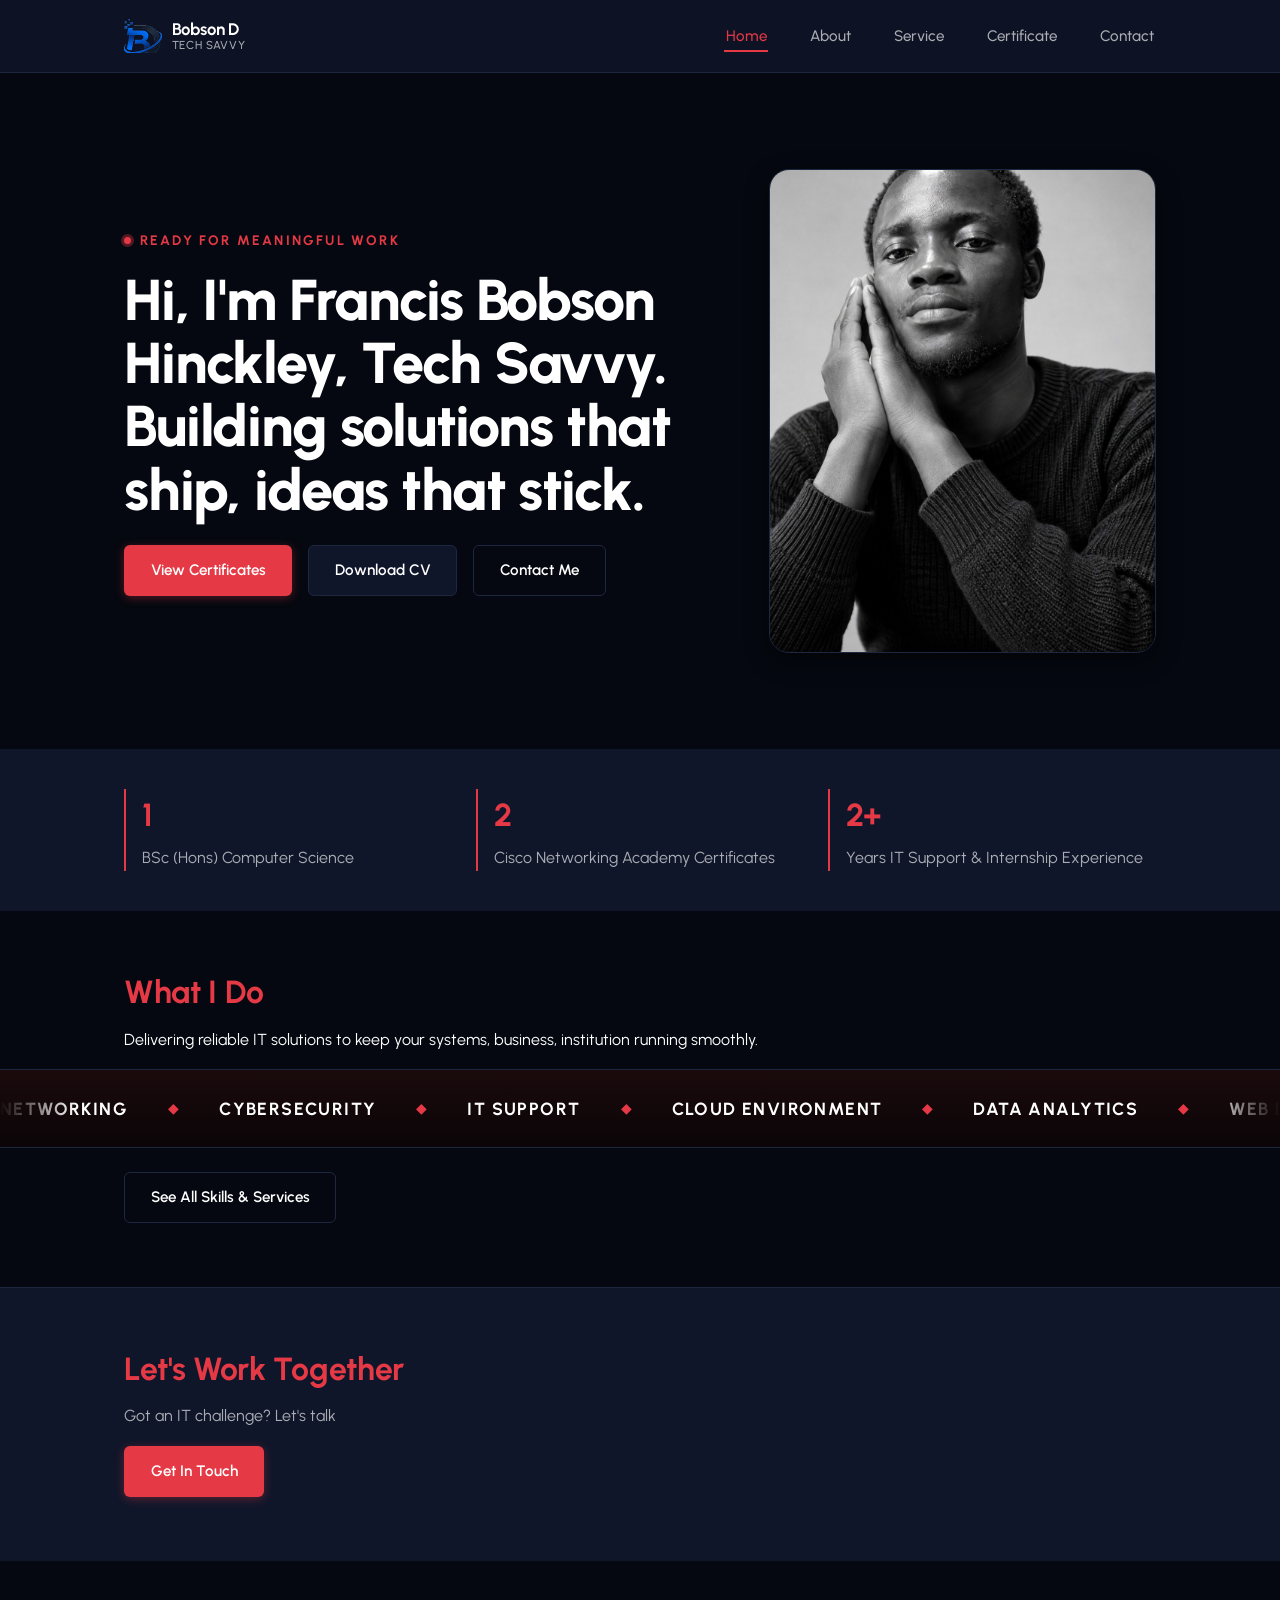
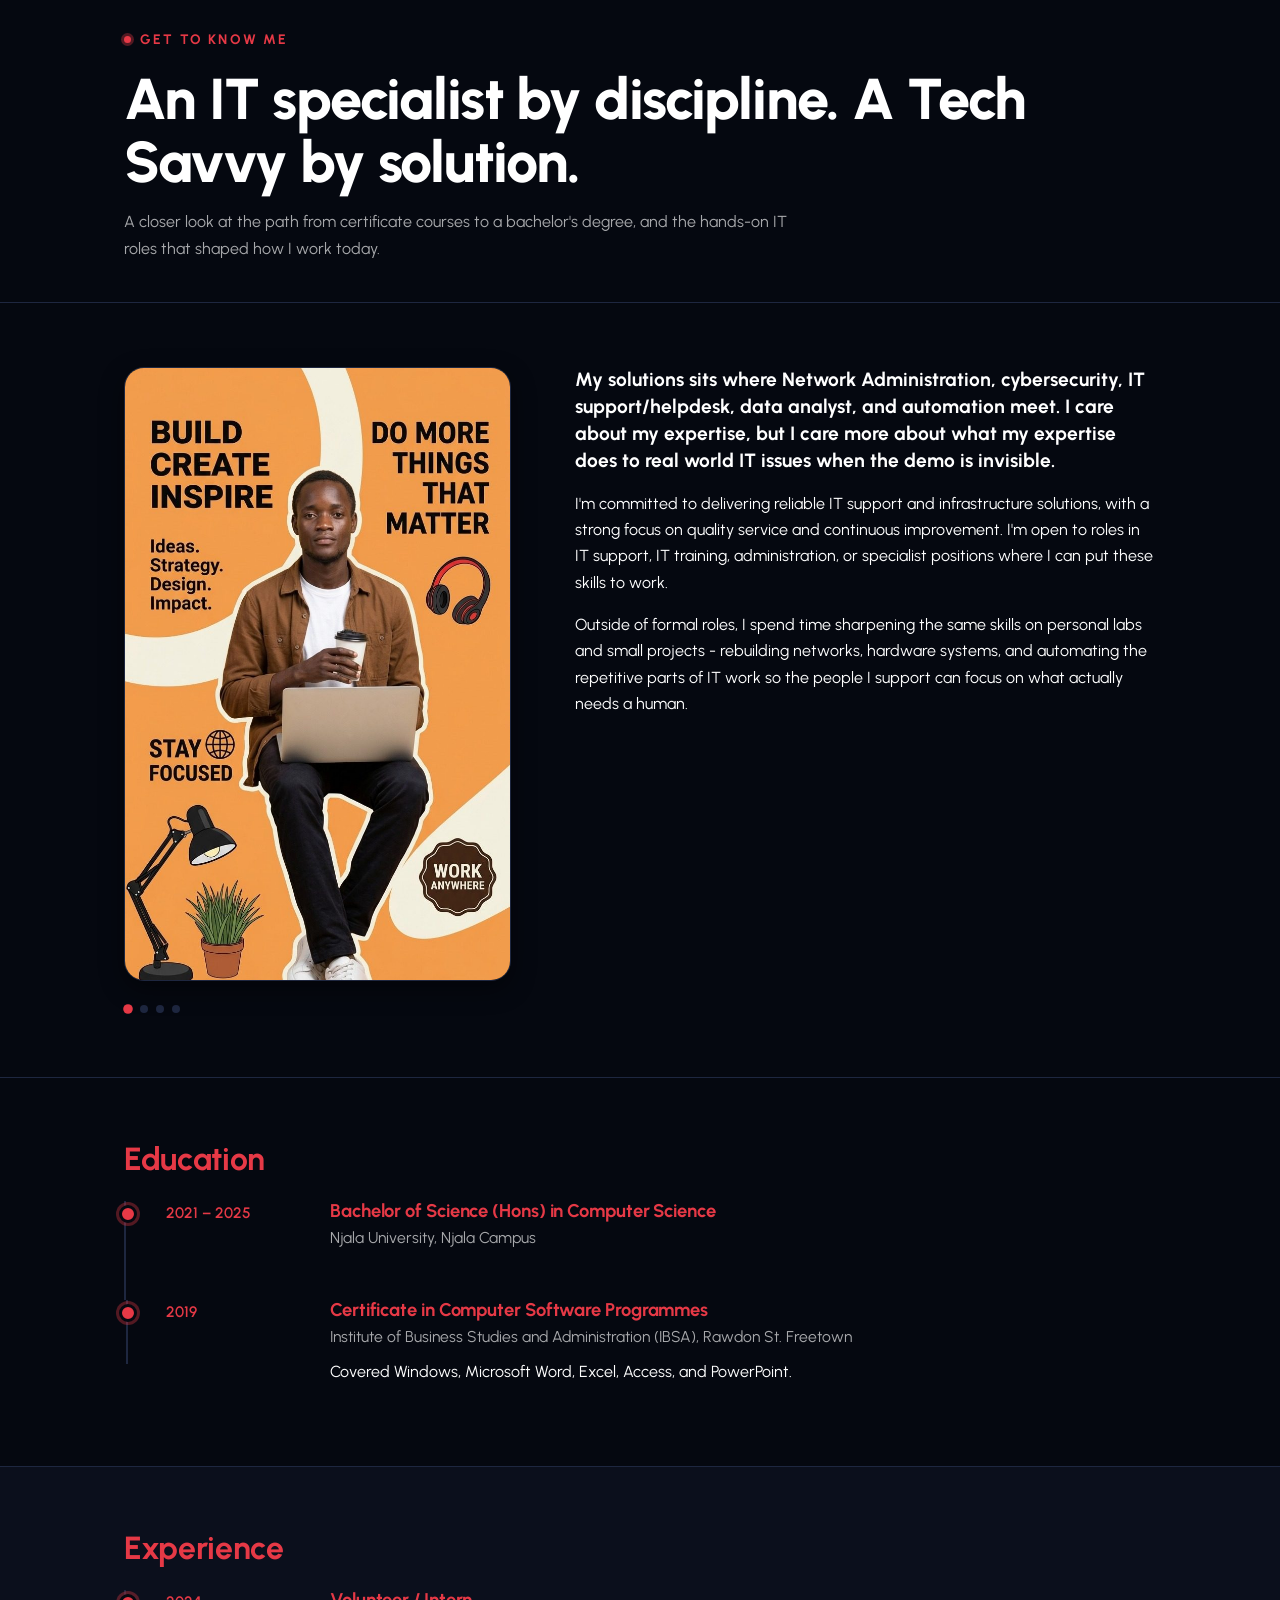
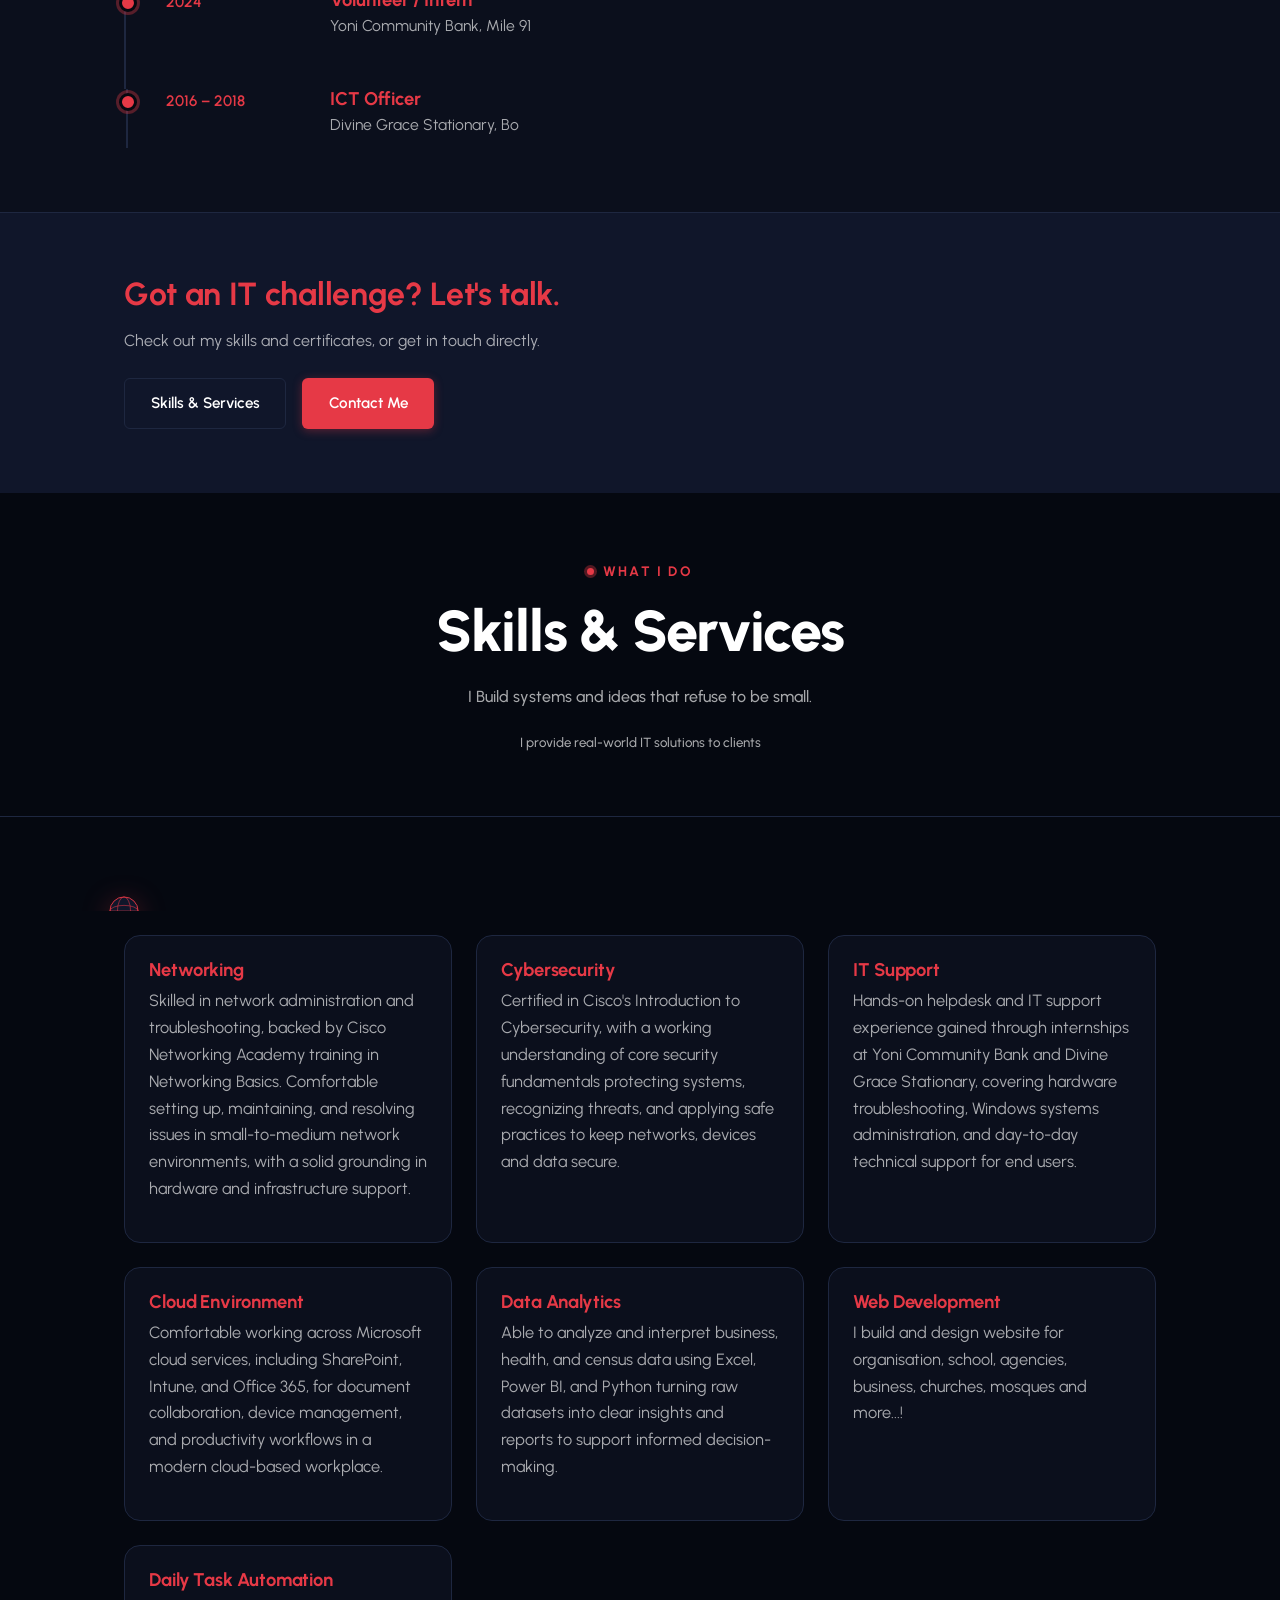
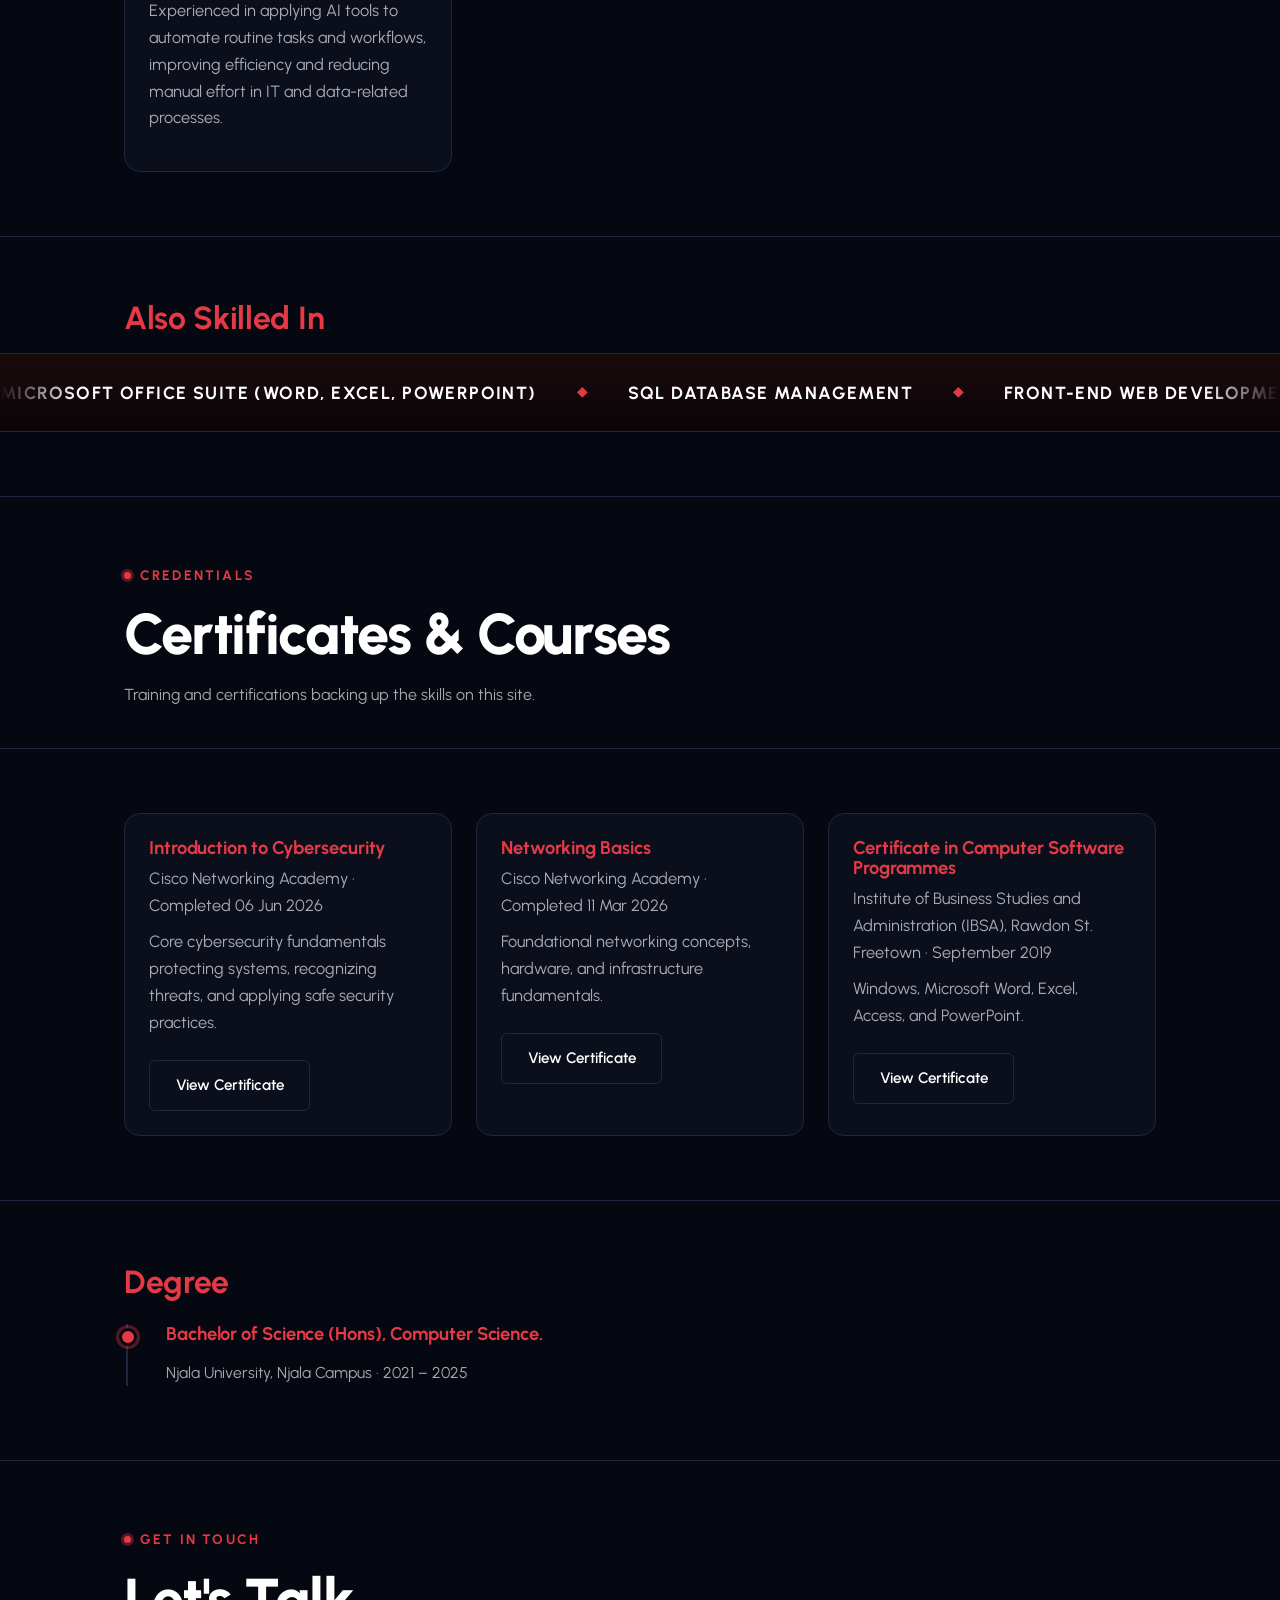
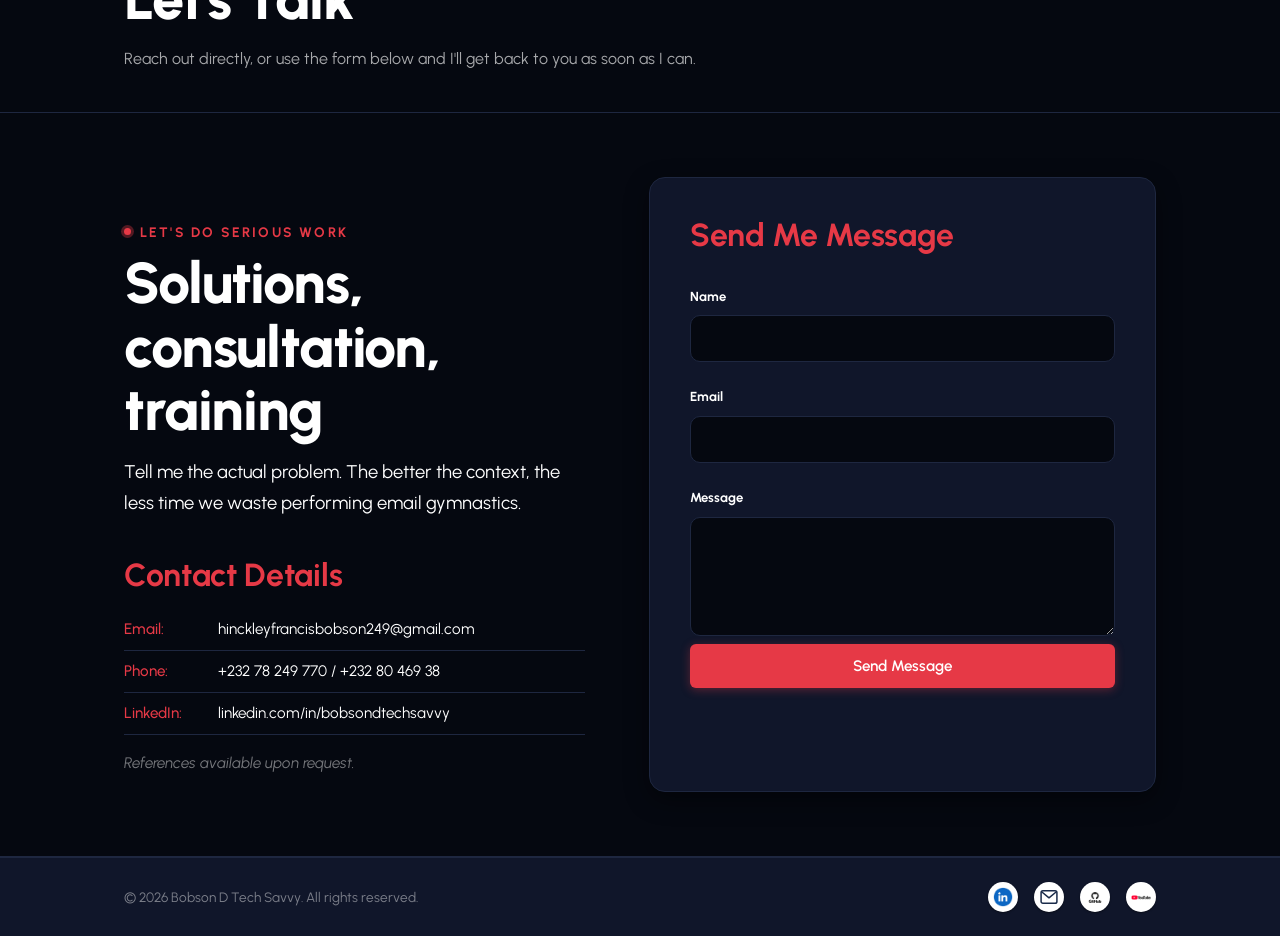
==== index.html @ 35d2ec6c "New update" ====
<!DOCTYPE html>
<html lang="en">
<head>
  <meta charset="UTF-8">
  <meta name="viewport" content="width=device-width, initial-scale=1.0">
  <title>Bobson D Tech Savvy</title>
  <link rel="icon" type="image/png" href="assets/images/Logo.png">
  <link rel="stylesheet" href="assets/css/style.css">
</head>
<body>

  <!-- ===== Scroll progress bar ===== -->
  <div class="scroll-progress" id="scrollProgress" aria-hidden="true"></div>

<!-- ===== Header / Navigation ===== -->
  <header class="site-header">
    <div class="container header-inner">
      <a href="#home" class="logo">
        <img src="assets/images/Logo-icon.png" alt="Bobson D Tech Savvy logo" class="logo-mark">
        <span class="logo-text">Bobson D<span class="logo-sub">Tech Savvy</span></span>
      </a>

      <button class="nav-toggle" aria-label="Toggle navigation" aria-expanded="false">
        <span></span>
        <span></span>
        <span></span>
      </button>

      <nav class="site-nav">
        <ul>
          <li><a href="#home" class="active">Home</a></li>
          <li><a href="#about">About</a></li>
          <li><a href="#services">Service</a></li>
          <li><a href="#certificates">Certificate</a></li>
          <li><a href="#contact">Contact</a></li>
        </ul>
      </nav>
    </div>
  </header>
 
  <main>
 
    <!-- ===== Hero Section (Home) ===== -->
    <section class="hero" id="home">
      <div class="container hero-inner">
        <div class="hero-text">
          <p class="eyebrow">READY FOR MEANINGFUL WORK</p>
          <h1>
            Hi, I'm Francis Bobson Hinckley, Tech Savvy. Building solutions that ship,
            ideas that stick.
          </h1>
 
          <div class="hero-actions">
            <a href="#certificates" class="btn btn-primary">View Certificates</a>
            <a href="assets/docs/Hinckley CV.pdf" class="btn btn-secondary" download>Download CV</a>
            <a href="#contact" class="btn btn-outline">Contact Me</a>
          </div>
        </div>
 
        <div class="hero-image">
          <img src="assets/images/About3.jpg" alt="Francis Bobson Hinckley">
        </div>
      </div>
    </section>
 
    <!-- ===== Highlights Strip ===== -->
    <section class="highlights">
      <div class="container highlights-grid">
        <div class="highlight-item">
          <span class="highlight-number">1</span>
          <p>BSc (Hons) Computer Science</p>
        </div>
        <div class="highlight-item">
          <span class="highlight-number">2</span>
          <p>Cisco Networking Academy Certificates</p>
        </div>
        <div class="highlight-item">
          <span class="highlight-number">2+</span>
          <p>Years IT Support &amp; Internship Experience</p>
        </div>
      </div>
    </section>
 
    <!-- ===== Skill/Service Preview ===== -->
    <section class="section-preview">
      <div class="container">
        <h2>What I Do</h2>
        <p>
          Delivering reliable IT solutions to keep your systems, business,
          institution running smoothly.
        </p>
 
      </div>

      <div class="marquee-band">
        <div class="skills-marquee">
          <div class="marquee-track">
            <span class="marquee-item">Networking</span>
            <span class="marquee-sep">&#9670;</span>
            <span class="marquee-item">Cybersecurity</span>
            <span class="marquee-sep">&#9670;</span>
            <span class="marquee-item">IT Support</span>
            <span class="marquee-sep">&#9670;</span>
            <span class="marquee-item">Cloud Environment</span>
            <span class="marquee-sep">&#9670;</span>
            <span class="marquee-item">Data Analytics</span>
            <span class="marquee-sep">&#9670;</span>
            <span class="marquee-item">Web Development</span>
            <span class="marquee-sep">&#9670;</span>
            <span class="marquee-item">Task Automation Using AI</span>
            <span class="marquee-sep">&#9670;</span>
            <!-- duplicate set — keeps the -50% translateX loop seamless -->
            <span class="marquee-item">Networking</span>
            <span class="marquee-sep">&#9670;</span>
            <span class="marquee-item">Cybersecurity</span>
            <span class="marquee-sep">&#9670;</span>
            <span class="marquee-item">IT Support</span>
            <span class="marquee-sep">&#9670;</span>
            <span class="marquee-item">Cloud Environment</span>
            <span class="marquee-sep">&#9670;</span>
            <span class="marquee-item">Data Analytics</span>
            <span class="marquee-sep">&#9670;</span>
            <span class="marquee-item">Web Development</span>
            <span class="marquee-sep">&#9670;</span>
            <span class="marquee-item">Task Automation Using AI</span>
            <span class="marquee-sep">&#9670;</span>
          </div>
        </div>
      </div>

      <div class="container" style="margin-top: var(--space-3);">
        <a href="#services" class="btn btn-outline">See All Skills &amp; Services</a>
      </div>
    </section>
 
    <!-- ===== Call to Action ===== -->
    <section class="cta">
      <div class="container">
        <h2>Let's Work Together</h2>
        <p>
          Got an IT challenge? Let's talk
        </p>
        <a href="#contact" class="btn btn-primary">Get In Touch</a>
      </div>
    </section>

    <!-- =========================================================
         ABOUT (was about.html)
         ========================================================= -->
    <div class="page-section" id="about">

      <!-- ===== Page Intro ===== -->
      <section class="page-header">
        <div class="container">
          <p class="eyebrow">Get To Know Me</p>
          <h1>An IT specialist by discipline. A Tech Savvy by solution.</h1>
          <p>
            A closer look at the path from certificate courses to a bachelor's degree,
            and the hands-on IT roles that shaped how I work today.
          </p>
        </div>
      </section>

      <!-- ===== Bio ===== -->
      <section class="bio-section">
        <div class="container bio-inner">
          <div class="bio-slideshow">
            <div class="slides" id="aboutSlides">
              <div class="slide active">
                <img src="assets/images/Home.jpg" alt="Francis Bobson Hinckley">
              </div>
              <div class="slide">
                <img src="assets/images/About1.jpg" alt="Francis Bobson Hinckley">
              </div>
              <div class="slide">
                <img src="assets/images/About2.jpg" alt="Francis Bobson Hinckley">
              </div>
              <div class="slide">
                <img src="assets/images/About.jpg" alt="Francis Bobson Hinckley">
              </div>
            </div>
            <div class="slide-dots" id="aboutSlideDots">
              <button class="active" data-dot="0" aria-label="Show slide 1"></button>
              <button data-dot="1" aria-label="Show slide 2"></button>
              <button data-dot="2" aria-label="Show slide 3"></button>
              <button data-dot="3" aria-label="Show slide 4"></button>
            </div>
          </div>

          <div class="bio-text">
            <h4>
              My solutions sits where Network Administration, cybersecurity, 
              IT support/helpdesk, data analyst, and automation
              meet. I care about my expertise, but I care more about 
              what my expertise does to real world IT issues when the demo is invisible.
            </h4>
            <p>
              I'm committed to delivering reliable IT support and infrastructure solutions, with a
              strong focus on quality service and continuous improvement. I'm open to roles in IT
              support, IT training, administration, or specialist positions where I can put these
              skills to work.
            </p>
            <p>
              Outside of formal roles, I spend time sharpening the same skills on personal labs and
              small projects - rebuilding networks, hardware systems, and automating the repetitive
              parts of IT work so the people I support can focus on what actually needs a human.
            </p>
          </div>
        </div>
      </section>

      <!-- ===== Education ===== -->
      <section class="timeline-section">
        <div class="container">
          <h2>Education</h2>

          <div class="timeline">
            <div class="timeline-item">
              <div class="timeline-date">2021 – 2025</div>
              <div class="timeline-content">
                <h3>Bachelor of Science (Hons) in Computer Science</h3>
                <p class="timeline-meta">Njala University, Njala Campus</p>
              </div>
            </div>

            <div class="timeline-item">
              <div class="timeline-date">2019</div>
              <div class="timeline-content">
                <h3>Certificate in Computer Software Programmes</h3>
                <p class="timeline-meta">
                  Institute of Business Studies
                  and Administration (IBSA), Rawdon St. Freetown
                </p>
                <p>
                  Covered Windows, Microsoft Word, Excel, Access, and PowerPoint.
                </p>
              </div>
            </div>
          </div>
        </div>
      </section>

      <!-- ===== Experience ===== -->
      <section class="timeline-section timeline-section-alt">
        <div class="container">
          <h2>Experience</h2>

          <div class="timeline">
            <div class="timeline-item">
              <div class="timeline-date">2024</div>
              <div class="timeline-content">
                <h3>Volunteer / Intern</h3>
                <p class="timeline-meta">Yoni Community Bank, Mile 91</p>
              </div>
            </div>

            <div class="timeline-item">
              <div class="timeline-date">2016 – 2018</div>
              <div class="timeline-content">
                <h3>ICT Officer</h3>
                <p class="timeline-meta">Divine Grace Stationary, Bo</p>
              </div>
            </div>
          </div>
        </div>
      </section>

      <!-- ===== CTA ===== -->
      <section class="cta">
        <div class="container">
          <h2>Got an IT challenge? Let's talk.</h2>
          <p>Check out my skills and certificates, or get in touch directly.</p>
          <div class="hero-actions">
            <a href="#services" class="btn btn-outline">Skills &amp; Services</a>
            <a href="#contact" class="btn btn-primary">Contact Me</a>
          </div>
        </div>
      </section>

    </div>

    <!-- =========================================================
         SERVICES (was skills.html)
         ========================================================= -->
    <div class="page-section" id="services">

      <!-- ===== Page Intro ===== -->
      <section class="page-header page-header-center">
        <div class="container">
          <p class="eyebrow">What I Do</p>
          <h1>Skills &amp; Services</h1>
          <h4>I Build systems and ideas that refuse to be small.</h4>
          <h5>I provide real-world IT solutions to clients</h5>
        </div>
      </section>

      <!-- ===== Decorative globe arc ===== -->
      <div class="globe-arc-band" aria-hidden="true">
        <div class="container">
          <div class="globe-arc">
            <div class="globe">
              <svg viewBox="0 0 64 64" xmlns="http://www.w3.org/2000/svg">
                <circle cx="32" cy="32" r="30" fill="var(--bg-elevated)" stroke="var(--accent)" stroke-width="2"/>
                <ellipse cx="32" cy="32" rx="30" ry="12" fill="none" stroke="var(--accent)" stroke-width="1.4" opacity="0.85"/>
                <ellipse cx="32" cy="32" rx="14" ry="30" fill="none" stroke="var(--accent)" stroke-width="1.4" opacity="0.85"/>
                <line x1="2" y1="32" x2="62" y2="32" stroke="var(--accent)" stroke-width="1.4" opacity="0.85"/>
              </svg>
            </div>
          </div>
        </div>
      </div>

      <!-- ===== Skills/Services Grid ===== -->
      <section class="skills-grid-section">
        <div class="container skills-grid">

          <article class="skill-card">
            <h3>Networking</h3>
            <p>
              Skilled in network administration and troubleshooting,
              backed by Cisco Networking Academy training in Networking Basics. 
              Comfortable setting up, maintaining, and resolving issues in 
              small-to-medium network environments, with a solid 
              grounding in hardware and infrastructure support.
            </p>
          </article>

          <article class="skill-card">
            <h3>Cybersecurity</h3>
              <p>Certified in Cisco's Introduction to Cybersecurity, 
                with a working understanding of core security fundamentals 
                protecting systems, recognizing threats, 
                and applying safe practices to keep networks, devices and data secure.
              </p>
          </article>

          <article class="skill-card">
            <h3>IT Support</h3>
              <p>
                Hands-on helpdesk and IT support experience gained through 
                internships at Yoni Community Bank and Divine Grace Stationary, 
                covering hardware troubleshooting, Windows systems administration, 
                and day-to-day technical support for end users.
              </p>
          </article>

          <article class="skill-card">
            <h3>Cloud Environment</h3>
              <p>
                Comfortable working across Microsoft cloud services, 
                including SharePoint, Intune, and Office 365, for 
                document collaboration, device management, 
                and productivity workflows in a modern cloud-based workplace.
              </p>
          </article>

          <article class="skill-card">
            <h3>Data Analytics</h3>
              <p>
                Able to analyze and interpret business, health, 
                and census data using Excel, Power BI, and Python 
                turning raw datasets into clear 
                insights and reports to support informed decision-making.
              </p>
          </article>

           <article class="skill-card">
            <h3>Web Development</h3>
              <p>
                I build and design website for organisation, school, agencies, business, churches, mosques and more...!
              </p>
          </article>

          <article class="skill-card">
            <h3> Daily Task Automation </h3>
              <p>
                Experienced in applying AI tools to automate routine tasks and 
                workflows, improving efficiency 
                and reducing manual effort in IT and data-related processes.
              </p>
          </article>

        </div>
      </section>

      <!-- ===== Additional Skills (quick list) ===== -->
      <section class="section-preview">
        <div class="container">
          <h2>Also Skilled In</h2>
        </div>

        <div class="marquee-band">
          <div class="skills-marquee">
            <div class="marquee-track">
              <span class="marquee-item">Microsoft Office Suite (Word, Excel, PowerPoint)</span>
              <span class="marquee-sep">&#9670;</span>
              <span class="marquee-item">SQL Database Management</span>
              <span class="marquee-sep">&#9670;</span>
              <span class="marquee-item">Front-end Web Development</span>
              <span class="marquee-sep">&#9670;</span>
              <span class="marquee-item">Windows Systems Administration</span>
              <span class="marquee-sep">&#9670;</span>
              <span class="marquee-item">Communication &amp; Teamwork</span>
              <span class="marquee-sep">&#9670;</span>
              <!-- duplicate set — keeps the -50% translateX loop seamless -->
              <span class="marquee-item">Microsoft Office Suite (Word, Excel, PowerPoint)</span>
              <span class="marquee-sep">&#9670;</span>
              <span class="marquee-item">SQL Database Management</span>
              <span class="marquee-sep">&#9670;</span>
              <span class="marquee-item">Front-end Web Development</span>
              <span class="marquee-sep">&#9670;</span>
              <span class="marquee-item">Windows Systems Administration</span>
              <span class="marquee-sep">&#9670;</span>
              <span class="marquee-item">Communication &amp; Teamwork</span>
              <span class="marquee-sep">&#9670;</span>
            </div>
          </div>
        </div>
      </section>

    </div>

    <!-- =========================================================
         CERTIFICATES (was certificates.html)
         ========================================================= -->
    <div class="page-section" id="certificates">

      <!-- ===== Page Intro ===== -->
      <section class="page-header">
        <div class="container">
          <p class="eyebrow">Credentials</p>
          <h1>Certificates &amp; Courses</h1>
          <p>Training and certifications backing up the skills on this site.</p>
        </div>
      </section>

      <!-- ===== Certificates Grid ===== -->
      <section class="skills-grid-section">
        <div class="container skills-grid">

          <article class="skill-card">
            <h3>Introduction to Cybersecurity</h3>
            <p class="timeline-meta">Cisco Networking Academy &middot; Completed 06 Jun 2026</p>
            <p>Core cybersecurity fundamentals protecting systems, recognizing threats, and applying safe security practices.</p>
            <a href="assets/docs/Intro To Cybersecurity.pdf" class="btn btn-outline" target="_blank">View Certificate</a>
          </article>

          <article class="skill-card">
            <h3>Networking Basics</h3>
            <p class="timeline-meta">Cisco Networking Academy &middot; Completed 11 Mar 2026</p>
            <p>Foundational networking concepts, hardware, and infrastructure fundamentals.</p>
            <a href="assets/docs/Cisco Certificate.pdf" class="btn btn-outline" target="_blank">View Certificate</a>
          </article>

          <article class="skill-card">
            <h3>Certificate in Computer Software Programmes</h3>
            <p class="timeline-meta">Institute of Business Studies and Administration (IBSA), Rawdon St. Freetown &middot; September 2019</p>
            <p>Windows, Microsoft Word, Excel, Access, and PowerPoint.</p>
            <a href="assets/docs/Certificate.pdf" class="btn btn-outline" target="_blank">View Certificate</a>
          </article>

        </div>
      </section>

      <!-- ===== Education Credential ===== -->
      <section class="section-preview">
        <div class="container">
          <h2>Degree</h2>
          <div class="timeline">
            <article class="timeline-item">
              <h3>Bachelor of Science (Hons), Computer Science.</h3>
              <p class="timeline-meta">Njala University, Njala Campus &middot; 2021 – 2025</p>
            </article>
          </div>
        </div>
      </section>

    </div>

    <!-- =========================================================
         CONTACT (was contact.html)
         ========================================================= -->
    <div class="page-section" id="contact">

      <!-- ===== Page Intro ===== -->
      <section class="page-header">
        <div class="container">
          <p class="eyebrow">Get In Touch</p>
          <h1>Let's Talk</h1>
          <p>Reach out directly, or use the form below and I'll get back to you as soon as I can.</p>
        </div>
      </section>

      <!-- ===== Contact Details + Form ===== -->
      <section class="bio-section contact-hero">
        <div class="container contact-split">

          <div class="contact-details">
            <p class="eyebrow">Let's do serious work</p>
            <h1>Solutions, consultation, training</h1>
            <p class="lede">
              Tell me the actual problem. The better the context,
              the less time we waste performing email gymnastics.
            </p>

            <h2>Contact Details</h2>
            <ul class="contact-list">
              <li><strong>Email:</strong> <a href="mailto:hinckleyfrancisbobson249@gmail.com">hinckleyfrancisbobson249@gmail.com</a></li>
              <li><strong>Phone:</strong> <a href="tel:+23278249770">+232 78 249 770</a> / <a href="tel:+2328046938">+232 80 469 38</a></li>
              <li><strong>LinkedIn:</strong> <a href="https://linkedin.com/in/bobsondtechsavvy" target="_blank" rel="noopener">linkedin.com/in/bobsondtechsavvy</a></li>
            </ul>

            <p class="references-note">References available upon request.</p>
          </div>

          <div class="contact-form-wrapper">
            <h2>Send Me Message</h2>

            <!-- No backend: submitting opens the visitor's email app with the
                 message pre-filled and addressed to Francis directly. -->
            <form class="contact-form" id="contactForm" data-mailto="hinckleyfrancisbobson249@gmail.com">
              <label for="name">Name</label>
              <input type="text" id="name" name="name" required>

              <label for="email">Email</label>
              <input type="email" id="email" name="email" required>

              <label for="message">Message</label>
              <textarea id="message" name="message" rows="5" required></textarea>

              <button type="submit" class="btn btn-primary">Send Message</button>
              <p class="form-status" id="formStatus" role="status" aria-live="polite"></p>
            </form>
          </div>

        </div>
      </section>

    </div>

  </main>
 
  <!-- ===== Footer ===== -->
  <footer class="site-footer">
    <div class="container footer-inner">
      <p>&copy; <span id="year"></span> Bobson D Tech Savvy. All rights reserved.</p>
      <ul class="footer-links">
        <li>
          <a href="https://linkedin.com/in/bobsondtechsavvy" target="_blank" rel="noopener" class="footer-icon" aria-label="LinkedIn">
            <img src="assets/images/linkedin.jpg" alt="LinkedIn">
          </a>
        </li>
        <li>
          <a href="mailto:hinckleyfrancisbobson249@gmail.com" class="footer-icon" aria-label="Email">
            <svg viewBox="0 0 24 24" xmlns="http://www.w3.org/2000/svg" fill="none" stroke="#1a2b4a" stroke-width="1.8" stroke-linecap="round" stroke-linejoin="round">
              <rect x="2.5" y="4.5" width="19" height="15" rx="2.2"/>
              <path d="M3.5 6 12 13 20.5 6"/>
            </svg>
          </a>
        </li>
        <li>
          <a href="https://github.com/BobsonDTechSavvy" target="_blank" rel="noopener" class="footer-icon" aria-label="GitHub">
            <img src="assets/images/Github.png" alt="GitHub">
          </a>
        </li>
        <li>
          <a href="https://www.youtube.com/@DTechSavvy001" target="_blank" rel="noopener" class="footer-icon" aria-label="YouTube">
            <img src="assets/images/Youtube-Logo.png" alt="YouTube">
          </a>
        </li>
      </ul>
    </div>
  </footer>
 
  <script src="assets/js/main.js"></script>
</body>
</html>
---- assets/css/style.css ----
/* =========================================================
   Francis Bobson Hinckley — Portfolio Stylesheet
   Dark theme: blue-black background, white text, red accent.
   Refined pass: consistent radius scale, layered shadows,
   micro-interactions, sharper card/button/form details.
   One shared stylesheet for all five pages.
   ========================================================= */

/* ---------- Fonts ---------- */
@import url('https://fonts.googleapis.com/css2?family=Urbanist:wght@400;500;600;700;800&display=swap');

/* ---------- Design Tokens ---------- */
:root {
  /* Color */
  --bg: #050810;            /* blue-black page background */
  --bg-alt: #0B0F1C;        /* alternating section / card background */
  --bg-elevated: #10162A;   /* header, footer, CTA bands, cards */
  --bg-elevated-hover: #141B33;
  --text: #FFFFFF;          /* all body text — white */
  --text-dim: rgba(255, 255, 255, 0.65);
  --text-faint: rgba(255, 255, 255, 0.45);
  --accent: #E63946;        /* red — headings, links, highlights */
  --accent-deep: #B72B36;   /* red hover/active state */
  --accent-glow: rgba(230, 57, 70, 0.35);
  --line: #1E2740;          /* hairline borders on dark background */
  --line-bright: #2A3554;   /* hover / focus border state */
  --white: #FFFFFF;

  /* Type */
  --font-head: 'Urbanist', 'Segoe UI', sans-serif;
  --font-body: 'Urbanist', 'Segoe UI', sans-serif;

  /* Radius scale — used consistently instead of one-off values */
  --radius-xs: 6px;   /* buttons, tags, small controls */
  --radius-sm: 10px;  /* form fields */
  --radius-md: 16px;  /* cards, form panels */
  --radius-lg: 20px;  /* images, hero portrait */
  --radius-pill: 999px;

  /* Shadow / elevation */
  --shadow-sm: 0 1px 2px rgba(0, 0, 0, 0.4);
  --shadow-md: 0 8px 24px rgba(0, 0, 0, 0.45);
  --shadow-glow: 0 6px 20px var(--accent-glow);

  /* Motion */
  --ease: cubic-bezier(0.4, 0, 0.2, 1);

  /* Layout */
  --content-width: 1080px;
  --space-1: 0.5rem;
  --space-2: 1rem;
  --space-3: 1.5rem;
  --space-4: 2.5rem;
  --space-5: 4rem;
  --space-6: 6rem;
}

/* ---------- Reset ---------- */
* {
  box-sizing: border-box;
}

/* =========================================================
   Page transition — smooth fade on load (pure CSS, works even
   without JS) and a fade-out on internal link clicks, handled
   by assets/js/main.js as a progressive enhancement. Site-wide.
   ========================================================= */
html {
  animation: page-fade-in 0.5s var(--ease);
}

@keyframes page-fade-in {
  from { opacity: 0; }
  to { opacity: 1; }
}

html.page-leaving {
  animation: none;
  opacity: 0;
  transition: opacity 0.32s var(--ease);
}

@media (prefers-reduced-motion: reduce) {
  html {
    animation: none;
  }

  html.page-leaving {
    transition: none;
  }
}

/* =========================================================
   Scroll progress bar — fills left to right as the visitor
   scrolls down the single-page site (see assets/js/main.js).
   ========================================================= */
.scroll-progress {
  position: fixed;
  top: 0;
  left: 0;
  width: 0%;
  height: 4px;
  background: var(--accent);
  box-shadow: 0 0 8px var(--accent-glow);
  z-index: 999;
  transition: width 0.1s linear;
}

@media (prefers-reduced-motion: reduce) {
  .scroll-progress {
    transition: none;
  }
}

html {
  scroll-behavior: smooth;
  scroll-padding-top: 88px; /* offset for sticky header on anchor jumps */
}

body {
  margin: 0;
  background: var(--bg);
  color: var(--text);
  font-family: var(--font-body);
  font-size: 16px;
  line-height: 1.65;
  -webkit-font-smoothing: antialiased;
  -moz-osx-font-smoothing: grayscale;
}

img {
  max-width: 100%;
  display: block;
}

ul {
  margin: 0;
  padding: 0;
  list-style: none;
}

a {
  color: inherit;
  text-decoration: none;
}

button {
  font-family: inherit;
  cursor: pointer;
}

h1, h2, h3 {
  font-family: var(--font-head);
  font-weight: 700;
  line-height: 1.1;
  letter-spacing: -0.01em;
  margin: 0 0 var(--space-2);
  color: var(--accent);
}

h1 {
  color: var(--text);
  font-size: clamp(2.4rem, 5vw, 3.6rem);
  font-weight: 800;
  letter-spacing: -0.02em;
}
h2 { font-size: clamp(1.5rem, 2.6vw, 2rem); }
h3 { font-size: 1.15rem; letter-spacing: -0.005em; }

p {
  margin: 0 0 var(--space-2);
  max-width: 68ch;
  color: var(--text);
}

/* Selection + scrollbar — small polish details */
::selection {
  background: var(--accent);
  color: var(--white);
}

::-webkit-scrollbar {
  width: 10px;
  height: 10px;
}

::-webkit-scrollbar-track {
  background: var(--bg);
}

::-webkit-scrollbar-thumb {
  background: var(--line-bright);
  border-radius: var(--radius-pill);
  border: 2px solid var(--bg);
}

/* Visible keyboard focus everywhere */
a:focus-visible,
button:focus-visible,
input:focus-visible,
select:focus-visible,
textarea:focus-visible {
  outline: 2px solid var(--accent);
  outline-offset: 3px;
  border-radius: var(--radius-xs);
}

@media (prefers-reduced-motion: reduce) {
  *, *::before, *::after {
    animation-duration: 0.001ms !important;
    transition-duration: 0.001ms !important;
    scroll-behavior: auto !important;
  }
}

/* =========================================================
   Scroll-reveal — smooth fade/rise applied site-wide as
   elements enter the viewport (see assets/js/main.js).
   ========================================================= */
.reveal {
  opacity: 0;
  transform: translateY(26px);
  transition: opacity 0.7s var(--ease), transform 0.7s var(--ease);
}

.reveal-visible {
  opacity: 1;
  transform: none;
}

@media (prefers-reduced-motion: reduce) {
  .reveal {
    opacity: 1;
    transform: none;
    transition: none;
  }
}

/* ---------- Layout Helpers ---------- */
.container {
  width: 100%;
  max-width: var(--content-width);
  margin: 0 auto;
  padding: 0 var(--space-3);
}

main {
  display: block;
}

section {
  padding: var(--space-5) 0;
}

/* ---------- Eyebrow label ("01 · SECTION NAME") ---------- */
.eyebrow {
  display: inline-flex;
  align-items: center;
  gap: 0.55rem;
  font-family: var(--font-head);
  font-size: 0.86rem;
  font-weight: 700;
  letter-spacing: 0.16em;
  text-transform: uppercase;
  color: var(--accent);
  margin: 0 0 var(--space-2);
}

.eyebrow::before {
  content: "";
  width: 7px;
  height: 7px;
  border-radius: 50%;
  background: var(--accent);
  box-shadow: 0 0 0 3px var(--accent-glow);
  flex-shrink: 0;
}

/* ---------- Headline mixed styling: solid / outline / accent words ---------- */
.headline-outline {
  color: transparent;
  -webkit-text-stroke: 1.5px var(--text);
}

.headline-accent {
  color: var(--accent);
  -webkit-text-stroke: 0;
}

/* ---------- Buttons ---------- */
.btn {
  display: inline-block;
  font-family: var(--font-body);
  font-weight: 600;
  font-size: 0.95rem;
  padding: 0.75rem 1.6rem;
  border-radius: var(--radius-xs);
  border: 1.5px solid transparent;
  transition: background-color 0.18s var(--ease), color 0.18s var(--ease),
    border-color 0.18s var(--ease), transform 0.18s var(--ease), box-shadow 0.18s var(--ease);
}

.btn:active {
  transform: translateY(1px);
}

.btn-primary {
  background: var(--accent);
  color: var(--white);
  box-shadow: 0 2px 10px var(--accent-glow);
}

.btn-primary:hover {
  background: var(--accent-deep);
  transform: translateY(-1px);
  box-shadow: var(--shadow-glow);
}

.btn-secondary {
  background: var(--bg-elevated);
  color: var(--white);
  border-color: var(--line);
}

.btn-secondary:hover {
  border-color: var(--line-bright);
  background: var(--bg-elevated-hover);
  transform: translateY(-1px);
}

.btn-outline {
  background: transparent;
  color: var(--text);
  border-color: var(--line);
}

.btn-outline:hover {
  border-color: var(--accent);
  color: var(--accent);
  transform: translateY(-1px);
}

.hero-actions {
  display: flex;
  flex-wrap: wrap;
  gap: var(--space-2);
  margin-top: var(--space-3);
}

/* =========================================================
   Header / Navigation
   ========================================================= */
.site-header {
  background: rgba(16, 22, 42, 0.85);
  backdrop-filter: blur(10px);
  -webkit-backdrop-filter: blur(10px);
  border-bottom: 1px solid var(--line);
  position: sticky;
  top: 0;
  z-index: 50;
}

.header-inner {
  display: flex;
  align-items: center;
  justify-content: space-between;
  height: 72px;
}

.logo {
  display: flex;
  align-items: center;
  gap: 0.6rem;
  font-family: var(--font-head);
  font-weight: 700;
  font-size: 1.05rem;
  color: var(--white);
  letter-spacing: -0.01em;
}

.logo-mark {
  width: 38px;
  height: 38px;
  object-fit: contain;
  flex-shrink: 0;
}

.logo-text {
  display: flex;
  flex-direction: column;
  line-height: 1.15;
}

.logo-sub {
  font-size: 0.72rem;
  font-weight: 500;
  letter-spacing: 0.06em;
  text-transform: uppercase;
  color: var(--text-dim);
}

.site-nav ul {
  display: flex;
  gap: var(--space-4);
}

.site-nav a {
  position: relative;
  color: var(--text-dim);
  font-size: 0.95rem;
  font-weight: 500;
  padding: 0.3rem 0.1rem;
  border-bottom: 2px solid transparent;
  transition: color 0.18s var(--ease), border-color 0.18s var(--ease);
}

.site-nav a:hover,
.site-nav a.active {
  color: var(--accent);
  border-bottom-color: var(--accent);
}

/* Mobile nav toggle (hamburger) — hidden on desktop */
.nav-toggle {
  display: none;
  flex-direction: column;
  justify-content: center;
  gap: 5px;
  width: 32px;
  height: 32px;
  background: none;
  border: none;
  padding: 0;
}

.nav-toggle span {
  display: block;
  height: 2px;
  background: var(--white);
  border-radius: 2px;
  transition: transform 0.2s var(--ease), opacity 0.2s var(--ease);
}

/* Toggled by main.js on click */
.site-nav.is-open {
  display: block;
}

/* =========================================================
   Page Header (About / Skills / Certificates / Contact)
   ========================================================= */
.page-header {
  padding: var(--space-5) 0 var(--space-4);
  border-bottom: 1px solid var(--line);
}

.page-header p:last-child {
  color: var(--text-dim);
  margin-bottom: 0;
}

.page-header-flush {
  border-bottom: none;
  padding-bottom: 0;
}

/* Centered page intro variant (Skills/Services) */
.page-header-center .container {
  text-align: center;
}

.page-header-center .eyebrow {
  justify-content: center;
}

.page-header-center h1,
.page-header-center h4,
.page-header-center h5 {
  margin-left: auto;
  margin-right: auto;
}

.page-header-center h4,
.page-header-center h5 {
  max-width: 56ch;
  color: var(--text-dim);
  font-weight: 500;
}

/* =========================================================
   Decorative globe arc (Skills/Services page)
   A small globe travels a 180° arc, left to right, on loop.
   ========================================================= */
.globe-arc-band {
  overflow: hidden;
  padding-top: var(--space-2);
  margin-bottom: calc(-1 * var(--space-4));
}

.globe-arc {
  position: relative;
  height: 78px;
  margin: 0 auto;
}

.globe {
  position: absolute;
  left: 0%;
  top: 100%;
  width: 30px;
  height: 30px;
  margin-left: -15px;
  margin-top: -15px;
  filter: drop-shadow(0 6px 14px var(--accent-glow));
  animation:
    globe-arc-x 9s linear infinite,
    globe-arc-y 9s linear infinite,
    globe-fade 9s linear infinite,
    globe-spin 4s linear infinite;
}

.globe svg {
  width: 100%;
  height: 100%;
  display: block;
}

@keyframes globe-arc-x {
  from { left: 2%; }
  to   { left: 98%; }
}

@keyframes globe-arc-y {
  0%   { top: 100%; }
  5%   { top: 84.4%; }
  10%  { top: 69.1%; }
  15%  { top: 54.6%; }
  20%  { top: 41.2%; }
  25%  { top: 29.3%; }
  30%  { top: 19.1%; }
  35%  { top: 10.9%; }
  40%  { top: 4.9%; }
  45%  { top: 1.2%; }
  50%  { top: 0%; }
  55%  { top: 1.2%; }
  60%  { top: 4.9%; }
  65%  { top: 10.9%; }
  70%  { top: 19.1%; }
  75%  { top: 29.3%; }
  80%  { top: 41.2%; }
  85%  { top: 54.6%; }
  90%  { top: 69.1%; }
  95%  { top: 84.4%; }
  100% { top: 100%; }
}

@keyframes globe-fade {
  0%   { opacity: 0; }
  4%   { opacity: 1; }
  96%  { opacity: 1; }
  100% { opacity: 0; }
}

@keyframes globe-spin {
  from { transform: rotate(0deg); }
  to   { transform: rotate(360deg); }
}

@media (prefers-reduced-motion: reduce) {
  .globe {
    animation: none;
    left: 50%;
    top: 0;
    opacity: 1;
  }
}

@media (max-width: 720px) {
  .globe-arc {
    height: 56px;
  }

  .globe {
    width: 24px;
    height: 24px;
    margin-left: -12px;
    margin-top: -12px;
  }
}

/* =========================================================
   Hero (Home)
   ========================================================= */
.hero {
  padding: var(--space-6) 0;
}

.hero-inner {
  display: grid;
  grid-template-columns: 1.2fr 0.8fr;
  gap: var(--space-5);
  align-items: center;
}

.hero-summary {
  color: var(--text-dim);
  font-size: 1.05rem;
  max-width: 52ch;
}

.hero-image img {
  border: 1px solid var(--line);
  border-radius: var(--radius-lg);
  aspect-ratio: 4 / 5;
  object-fit: cover;
  background: var(--bg-alt);
  box-shadow: var(--shadow-md);
}

.hero-photo-wrap {
  position: relative;
}

.hero-badge-circle {
  position: absolute;
  top: -18px;
  right: -18px;
  width: 96px;
  height: 96px;
  border-radius: 50%;
  background: var(--bg-elevated);
  border: 1px solid var(--line-bright);
  box-shadow: var(--shadow-md);
  display: flex;
  align-items: center;
  justify-content: center;
  text-align: center;
  padding: var(--space-1);
}

.hero-badge-circle span {
  font-family: var(--font-head);
  font-size: 0.68rem;
  font-weight: 700;
  letter-spacing: 0.06em;
  text-transform: uppercase;
  color: var(--text);
  line-height: 1.3;
}

.hero-stat-card {
  position: absolute;
  left: -20px;
  bottom: 28px;
  display: flex;
  align-items: center;
  gap: 0.6rem;
  background: var(--bg-elevated);
  border: 1px solid var(--line-bright);
  border-radius: var(--radius-sm);
  box-shadow: var(--shadow-md);
  padding: 0.7rem 1rem;
  max-width: 200px;
}

.hero-stat-card .stat-icon {
  color: var(--accent);
  font-size: 1.2rem;
  flex-shrink: 0;
}

.hero-stat-card p {
  margin: 0;
  font-size: 0.92rem;
  line-height: 1.4;
  color: var(--text);
}

.hero-stat-card strong {
  display: block;
  color: var(--text);
  font-weight: 700;
}

/* Two-tier paragraph sizing (About bio) */
.lede {
  font-size: 1.15rem;
  color: var(--text);
  max-width: 60ch;
}

.supporting-text {
  font-size: 0.92rem;
  color: var(--text-dim);
  max-width: 62ch;
}

/* =========================================================
   Highlights strip
   ========================================================= */
.highlights {
  background: var(--bg-elevated);
  padding: var(--space-4) 0;
}

.highlights-grid {
  display: grid;
  grid-template-columns: repeat(3, 1fr);
  gap: var(--space-3);
}

.highlight-item {
  border-left: 2px solid var(--accent);
  padding-left: var(--space-2);
}

.highlight-number {
  display: block;
  font-family: var(--font-head);
  font-size: 2rem;
  font-weight: 700;
  color: var(--accent);
  letter-spacing: -0.02em;
}

.highlight-item p {
  color: var(--text-dim);
  margin: 0.2rem 0 0;
}

/* =========================================================
   Section preview (What I Do / Also Skilled In / Education / Degree)
   ========================================================= */
.section-preview {
  border-bottom: 1px solid var(--line);
}

.preview-cards {
  display: grid;
  grid-template-columns: repeat(3, 1fr);
  gap: var(--space-3);
  margin: var(--space-3) 0;
}

.preview-card {
  position: relative;
  padding: var(--space-3);
  border: 1px solid var(--line);
  border-radius: var(--radius-md);
  background: var(--bg-alt);
  overflow: hidden;
  transition: border-color 0.2s var(--ease), transform 0.2s var(--ease), box-shadow 0.2s var(--ease);
}

.preview-card::before {
  content: "";
  position: absolute;
  top: 0;
  left: 0;
  right: 0;
  height: 2px;
  background: var(--accent);
  transform: scaleX(0);
  transform-origin: left;
  transition: transform 0.25s var(--ease);
}

.preview-card:hover {
  border-color: var(--line-bright);
  transform: translateY(-2px);
  box-shadow: var(--shadow-md);
}

.preview-card:hover::before {
  transform: scaleX(1);
}

.preview-card h3 {
  font-size: 1.05rem;
  margin-bottom: 0.4rem;
  color: var(--accent);
}

.preview-card p {
  color: var(--text-dim);
  font-size: 1.02rem;
  margin: 0;
}

/* Tag list ("Also Skilled In") */
.tag-list {
  display: flex;
  flex-wrap: wrap;
  gap: var(--space-1);
  margin-top: var(--space-2);
}

.tag-list li {
  border: 1px solid var(--line);
  border-radius: var(--radius-pill);
  padding: 0.4rem 0.9rem;
  font-size: 0.9rem;
  color: var(--text);
  background: var(--bg-alt);
  transition: border-color 0.18s var(--ease), color 0.18s var(--ease);
}

.tag-list li:hover {
  border-color: var(--accent);
  color: var(--accent);
}

/* =========================================================
   Skill/Service Marquee (Home page)
   Plain-text ticker, scrolls right to left, continuously.
   ========================================================= */
.marquee-band {
  background: linear-gradient(180deg, #1A0A0C 0%, #0B0508 100%);
  border-top: 1px solid var(--line);
  border-bottom: 1px solid var(--line);
  padding: var(--space-3) 0;
  overflow: hidden;
}

.skills-marquee {
  overflow: hidden;
  width: 100%;
  -webkit-mask-image: linear-gradient(90deg, transparent, #000 6%, #000 94%, transparent);
          mask-image: linear-gradient(90deg, transparent, #000 6%, #000 94%, transparent);
}

.marquee-track {
  display: flex;
  align-items: center;
  gap: var(--space-4);
  width: max-content;
  animation: marquee-scroll 26s linear infinite;
}

.skills-marquee:hover .marquee-track {
  animation-play-state: paused;
}

@keyframes marquee-scroll {
  from { transform: translateX(0); }
  to { transform: translateX(-50%); }
}

.marquee-track .marquee-item {
  font-family: var(--font-head);
  font-size: 1.1rem;
  font-weight: 700;
  letter-spacing: 0.08em;
  text-transform: uppercase;
  color: var(--text);
  white-space: nowrap;
  transition: color 0.18s var(--ease);
}

.marquee-track .marquee-item:hover {
  color: var(--accent);
}

.marquee-track .marquee-sep {
  color: var(--accent);
  font-size: 0.9rem;
  flex-shrink: 0;
}

@media (prefers-reduced-motion: reduce) {
  .marquee-track {
    animation: none;
  }
}

/* =========================================================
   Skills / Certificates grid
   ========================================================= */
.skills-grid-section {
  border-bottom: 1px solid var(--line);
}

.skills-grid {
  display: grid;
  grid-template-columns: repeat(3, 1fr);
  gap: var(--space-3);
}

.skill-card {
  position: relative;
  padding: var(--space-3);
  border: 1px solid var(--line);
  border-radius: var(--radius-md);
  background: var(--bg-alt);
  overflow: hidden;
  transition: border-color 0.2s var(--ease), transform 0.2s var(--ease), box-shadow 0.2s var(--ease);
}

.skill-card::before {
  content: "";
  position: absolute;
  top: 0;
  left: 0;
  right: 0;
  height: 2px;
  background: var(--accent);
  transform: scaleX(0);
  transform-origin: left;
  transition: transform 0.25s var(--ease);
}

.skill-card:hover {
  border-color: var(--line-bright);
  transform: translateY(-2px);
  box-shadow: var(--shadow-md);
}

.skill-card:hover::before {
  transform: scaleX(1);
}

.skill-card h3 {
  margin-bottom: 0.4rem;
  color: var(--accent);
}

.skill-card p {
  color: var(--text-dim);
  font-size: 1.02rem;
}

.skill-card .btn {
  margin-top: var(--space-1);
}

.cert-badge {
  width: 48px;
  height: 48px;
  object-fit: contain;
  margin-bottom: var(--space-2);
}

/* =========================================================
   Timeline (Education / Experience / Degree)
   ========================================================= */
.timeline-section {
  border-bottom: 1px solid var(--line);
}

.timeline-section-alt {
  background: var(--bg-alt);
}

.timeline {
  margin-top: var(--space-3);
  position: relative;
}

.timeline-item {
  position: relative;
  padding: 0 0 var(--space-4) var(--space-4);
  border-left: 2px solid var(--line);
  display: grid;
  grid-template-columns: 140px 1fr;
  gap: var(--space-3);
}

.timeline-item:last-child {
  padding-bottom: 0;
  border-left-color: transparent;
  background: linear-gradient(var(--line), var(--line)) left top / 2px 4rem no-repeat;
}

.timeline-item::before {
  content: "";
  position: absolute;
  left: -7px;
  top: 4px;
  width: 12px;
  height: 12px;
  border-radius: 50%;
  background: var(--accent);
  border: 3px solid var(--bg);
  box-shadow: 0 0 0 3px var(--accent-glow);
}

/* Certificates page timeline-items have no .timeline-date child,
   so they fall back to a single-column block layout */
.timeline-item:not(:has(.timeline-date)) {
  display: block;
}

.timeline-date {
  font-family: var(--font-head);
  font-weight: 600;
  color: var(--accent);
  font-size: 0.95rem;
}

.timeline-content h3 {
  margin-bottom: 0.2rem;
  color: var(--accent);
}

.timeline-meta {
  color: var(--text-dim);
  font-size: 0.98rem;
  margin-bottom: 0.6rem;
}

.timeline-item ul {
  margin-top: 0.6rem;
}

.timeline-item ul li {
  position: relative;
  padding-left: 1.1rem;
  margin-bottom: 0.4rem;
  color: var(--text);
}

.timeline-item ul li::before {
  content: "";
  position: absolute;
  left: 0;
  top: 0.55em;
  width: 5px;
  height: 5px;
  background: var(--accent);
}

/* =========================================================
   Bio section (About / Contact two-column layout)
   ========================================================= */
.bio-section {
  border-bottom: 1px solid var(--line);
}

.bio-inner {
  display: grid;
  grid-template-columns: 0.8fr 1.2fr;
  gap: var(--space-5);
  align-items: start;
}

.bio-image {
  display: grid;
  grid-template-columns: 1fr 1fr;
  gap: var(--space-1);
}

.bio-image img {
  border: 1px solid var(--line);
  border-radius: var(--radius-md);
  aspect-ratio: 1 / 1;
  object-fit: cover;
  background: var(--bg-alt);
  box-shadow: var(--shadow-sm);
}

/* If there's only one photo, let it take the full width at the taller portrait ratio */
.bio-image:has(img:only-child) {
  display: block;
}

.bio-image:has(img:only-child) img {
  aspect-ratio: 4 / 5;
  border-radius: var(--radius-lg);
  box-shadow: var(--shadow-md);
}

.bio-text h4 {
  font-family: var(--font-head);
  font-size: 1.2rem;
  font-weight: 700;
  line-height: 1.4;
  color: var(--text);
  margin: 0 0 var(--space-2);
}

.bio-facts {
  margin-top: var(--space-3);
  border-top: 1px solid var(--line);
  padding-top: var(--space-2);
}

.bio-facts li {
  padding: 0.3rem 0;
  font-size: 0.95rem;
  color: var(--text);
}

.bio-facts strong {
  color: var(--accent);
  font-weight: 500;
  margin-right: 0.4rem;
}

/* =========================================================
   About page — auto-advancing slideshow (5s per slide)
   Bio / Education / Experience cycle right to left.
   Driven by main.js toggling .active / .exit classes.
   ========================================================= */
.about-slideshow {
  border-bottom: 1px solid var(--line);
}

.slides {
  position: relative;
  min-height: 520px;
}

.slide {
  position: absolute;
  inset: 0;
  opacity: 0;
  transform: translateX(60px);
  transition: opacity 0.6s var(--ease), transform 0.6s var(--ease);
  pointer-events: none;
}

.slide.active {
  opacity: 1;
  transform: translateX(0);
  pointer-events: auto;
  position: relative; /* let it size the container while visible */
}

.slide.exit {
  opacity: 0;
  transform: translateX(-60px);
}

.bio-slideshow {
  position: relative;
}

.slide img {
  width: 100%;
  height: 100%;
  object-fit: cover;
  border: 1px solid var(--line);
  border-radius: var(--radius-lg);
  background: var(--bg-alt);
  box-shadow: var(--shadow-md);
}

.slide-dots {
  display: flex;
  gap: 0.5rem;
  margin-top: var(--space-3);
}

.slide-dots button {
  width: 8px;
  height: 8px;
  border-radius: 50%;
  border: none;
  background: var(--line);
  padding: 0;
  transition: background-color 0.18s var(--ease), transform 0.18s var(--ease);
}

.slide-dots button.active {
  background: var(--accent);
  transform: scale(1.2);
}

@media (prefers-reduced-motion: reduce) {
  .slide {
    transition: none;
  }
}

/* =========================================================
   Contact page — split layout (info + form card)
   ========================================================= */
.contact-split {
  display: grid;
  grid-template-columns: 1fr 1.1fr;
  gap: var(--space-5);
  align-items: stretch;
}

.contact-info .lede {
  margin-bottom: var(--space-3);
}

.contact-email-card {
  display: flex;
  align-items: center;
  gap: var(--space-2);
  background: var(--bg-elevated);
  border: 1px solid var(--line);
  border-radius: var(--radius-sm);
  padding: var(--space-2) var(--space-3);
  margin-top: var(--space-3);
  transition: border-color 0.18s var(--ease);
}

.contact-email-card:hover {
  border-color: var(--line-bright);
}

.contact-email-card .icon {
  color: var(--accent);
  font-size: 1.4rem;
  flex-shrink: 0;
}

.contact-email-card .label {
  display: block;
  font-size: 0.78rem;
  font-weight: 700;
  letter-spacing: 0.1em;
  text-transform: uppercase;
  color: var(--text-faint);
  margin-bottom: 0.15rem;
}

.contact-email-card a {
  font-weight: 700;
  color: var(--text);
}

/* Support for the simpler two-column layout (.bio-inner) used on Contact */
.contact-details {
  /* matches .contact-form-wrapper's padding-top so both columns'
     headings start at the same vertical offset */
  padding-top: var(--space-4);
}

.contact-details .eyebrow {
  margin-bottom: var(--space-1);
}

.contact-details h1 {
  margin-bottom: var(--space-2);
}

.contact-details .lede {
  margin-bottom: var(--space-4);
}

.contact-details h2 {
  margin-bottom: var(--space-2);
}

.contact-form-wrapper {
  background: var(--bg-elevated);
  border: 1px solid var(--line);
  border-radius: var(--radius-md);
  padding: var(--space-4);
  box-shadow: var(--shadow-md);
  height: 100%;
}

.contact-form-wrapper h2 {
  margin-bottom: var(--space-2);
}

.contact-list li {
  padding: 0.5rem 0;
  border-bottom: 1px solid var(--line);
  font-size: 0.95rem;
  color: var(--text);
}

.contact-list strong {
  display: inline-block;
  width: 90px;
  color: var(--accent);
  font-weight: 500;
}

.references-note {
  margin-top: var(--space-2);
  color: var(--text-faint);
  font-size: 0.95rem;
  font-style: italic;
}

.contact-form-card {
  background: var(--bg-elevated);
  border: 1px solid var(--line);
  border-radius: var(--radius-md);
  padding: var(--space-4);
  box-shadow: var(--shadow-md);
}

.form-row {
  display: grid;
  grid-template-columns: 1fr 1fr;
  gap: var(--space-2);
}

.contact-form {
  display: flex;
  flex-direction: column;
  gap: var(--space-1);
}

.contact-form label {
  font-size: 0.82rem;
  font-weight: 700;
  margin-top: var(--space-2);
  color: var(--text);
}

.form-status {
  min-height: 1.2em;
  margin: var(--space-2) 0 0;
  font-size: 0.9rem;
  color: var(--accent);
}

.contact-form input,
.contact-form select,
.contact-form textarea {
  font-family: var(--font-body);
  font-size: 0.95rem;
  padding: 0.85rem 1rem;
  border: 1px solid var(--line);
  border-radius: var(--radius-sm);
  background: var(--bg);
  color: var(--text);
  transition: border-color 0.18s var(--ease), box-shadow 0.18s var(--ease);
}

.contact-form select {
  appearance: none;
  background-image: linear-gradient(45deg, transparent 50%, var(--text) 50%), linear-gradient(135deg, var(--text) 50%, transparent 50%);
  background-position: calc(100% - 18px) center, calc(100% - 13px) center;
  background-size: 5px 5px, 5px 5px;
  background-repeat: no-repeat;
}

.contact-form input::placeholder,
.contact-form textarea::placeholder {
  color: var(--text-faint);
}

.contact-form input:focus,
.contact-form select:focus,
.contact-form textarea:focus {
  border-color: var(--accent);
  box-shadow: 0 0 0 3px var(--accent-glow);
}

.btn-send {
  display: flex;
  align-items: center;
  justify-content: center;
  gap: 0.6rem;
  width: 100%;
  margin-top: var(--space-3);
  padding: 1rem;
  border: none;
  border-radius: var(--radius-pill);
  background: linear-gradient(90deg, var(--accent), var(--accent-deep));
  color: var(--white);
  font-family: var(--font-head);
  font-weight: 700;
  font-size: 1rem;
  box-shadow: 0 4px 16px var(--accent-glow);
  transition: filter 0.18s var(--ease), transform 0.18s var(--ease);
}

.btn-send:hover {
  filter: brightness(1.1);
  transform: translateY(-1px);
}

.btn-send:active {
  transform: translateY(0);
}

.form-caption {
  margin: var(--space-2) 0 0;
  text-align: center;
  font-size: 0.78rem;
  color: var(--text-faint);
}

@media (max-width: 860px) {
  .contact-split {
    grid-template-columns: 1fr;
  }

  .form-row {
    grid-template-columns: 1fr;
  }
}

/* =========================================================
   Call to Action band
   ========================================================= */
.cta {
  background: var(--bg-elevated);
  color: var(--white);
  text-align: left;
}

.cta h2 {
  color: var(--accent);
}

.cta p {
  color: var(--text-dim);
}

/* =========================================================
   Footer
   ========================================================= */
.site-footer {
  background: var(--bg-elevated);
  border-top: 1px solid var(--line);
  padding: var(--space-3) 0;
}

.footer-inner {
  display: flex;
  justify-content: space-between;
  align-items: center;
  flex-wrap: wrap;
  gap: var(--space-2);
}

.footer-inner p {
  color: var(--text-faint);
  font-size: 0.85rem;
  margin: 0;
}

.footer-links {
  display: flex;
  gap: var(--space-2);
}

.footer-links a {
  color: var(--text-dim);
  font-size: 0.85rem;
  transition: color 0.18s var(--ease);
}

.footer-links a:hover {
  color: var(--accent);
}

.footer-links li {
  display: flex;
  align-items: center;
}

.footer-icon {
  display: inline-flex;
  align-items: center;
  justify-content: center;
  width: 30px;
  height: 30px;
  padding: 5px;
  background: #ffffff;
  border-radius: var(--radius-pill);
  line-height: 0;
  box-shadow: var(--shadow-sm);
  transition: transform 0.18s var(--ease), box-shadow 0.18s var(--ease);
}

.footer-icon img,
.footer-icon svg {
  width: 100%;
  height: 100%;
  object-fit: contain;
  display: block;
}

.footer-icon:hover {
  transform: translateY(-2px);
  box-shadow: var(--shadow-glow);
}

/* =========================================================
   Responsive
   ========================================================= */
@media (max-width: 860px) {
  .hero-inner,
  .bio-inner {
    grid-template-columns: 1fr;
  }

  .hero-image,
  .bio-image,
  .bio-slideshow {
    order: -1;
    max-width: 280px;
  }

  .bio-slideshow {
    max-width: 100%;
  }

  .highlights-grid,
  .skills-grid {
    grid-template-columns: 1fr;
  }

  .timeline-item {
    grid-template-columns: 1fr;
  }

  .timeline-date {
    margin-bottom: 0.2rem;
  }

  .slides {
    min-height: 640px;
  }
}

@media (max-width: 720px) {
  .site-nav {
    display: block;
    position: absolute;
    top: calc(72px + 0.6rem);
    right: var(--space-3);
    left: auto;
    min-width: 200px;
    background: var(--bg-elevated);
    border: 1px solid var(--line);
    border-radius: var(--radius-md);
    padding: var(--space-2) 0;
    box-shadow: var(--shadow-md);
    transform-origin: top right;
    opacity: 0;
    transform: scale(0.94) translateY(-6px);
    visibility: hidden;
    pointer-events: none;
    transition: opacity 0.2s var(--ease), transform 0.2s var(--ease), visibility 0.2s;
  }

  .site-nav.is-open {
    opacity: 1;
    transform: scale(1) translateY(0);
    visibility: visible;
    pointer-events: auto;
  }

  .site-nav ul {
    flex-direction: column;
    gap: 0;
  }

  .site-nav a {
    display: block;
    padding: var(--space-2) var(--space-3);
    border-bottom: none;
    border-left: 2px solid transparent;
  }

  .site-nav a.active,
  .site-nav a:hover {
    border-left-color: var(--accent);
    border-bottom-color: transparent;
  }

  .nav-toggle {
    display: flex;
  }

  .contact-list strong {
    display: block;
    width: auto;
  }

  .marquee-track .marquee-item {
    font-size: 0.95rem;
  }
}

@media (prefers-reduced-motion: reduce) {
  .site-nav {
    transition: opacity 0.01s linear, visibility 0.01s linear !important;
  }
}
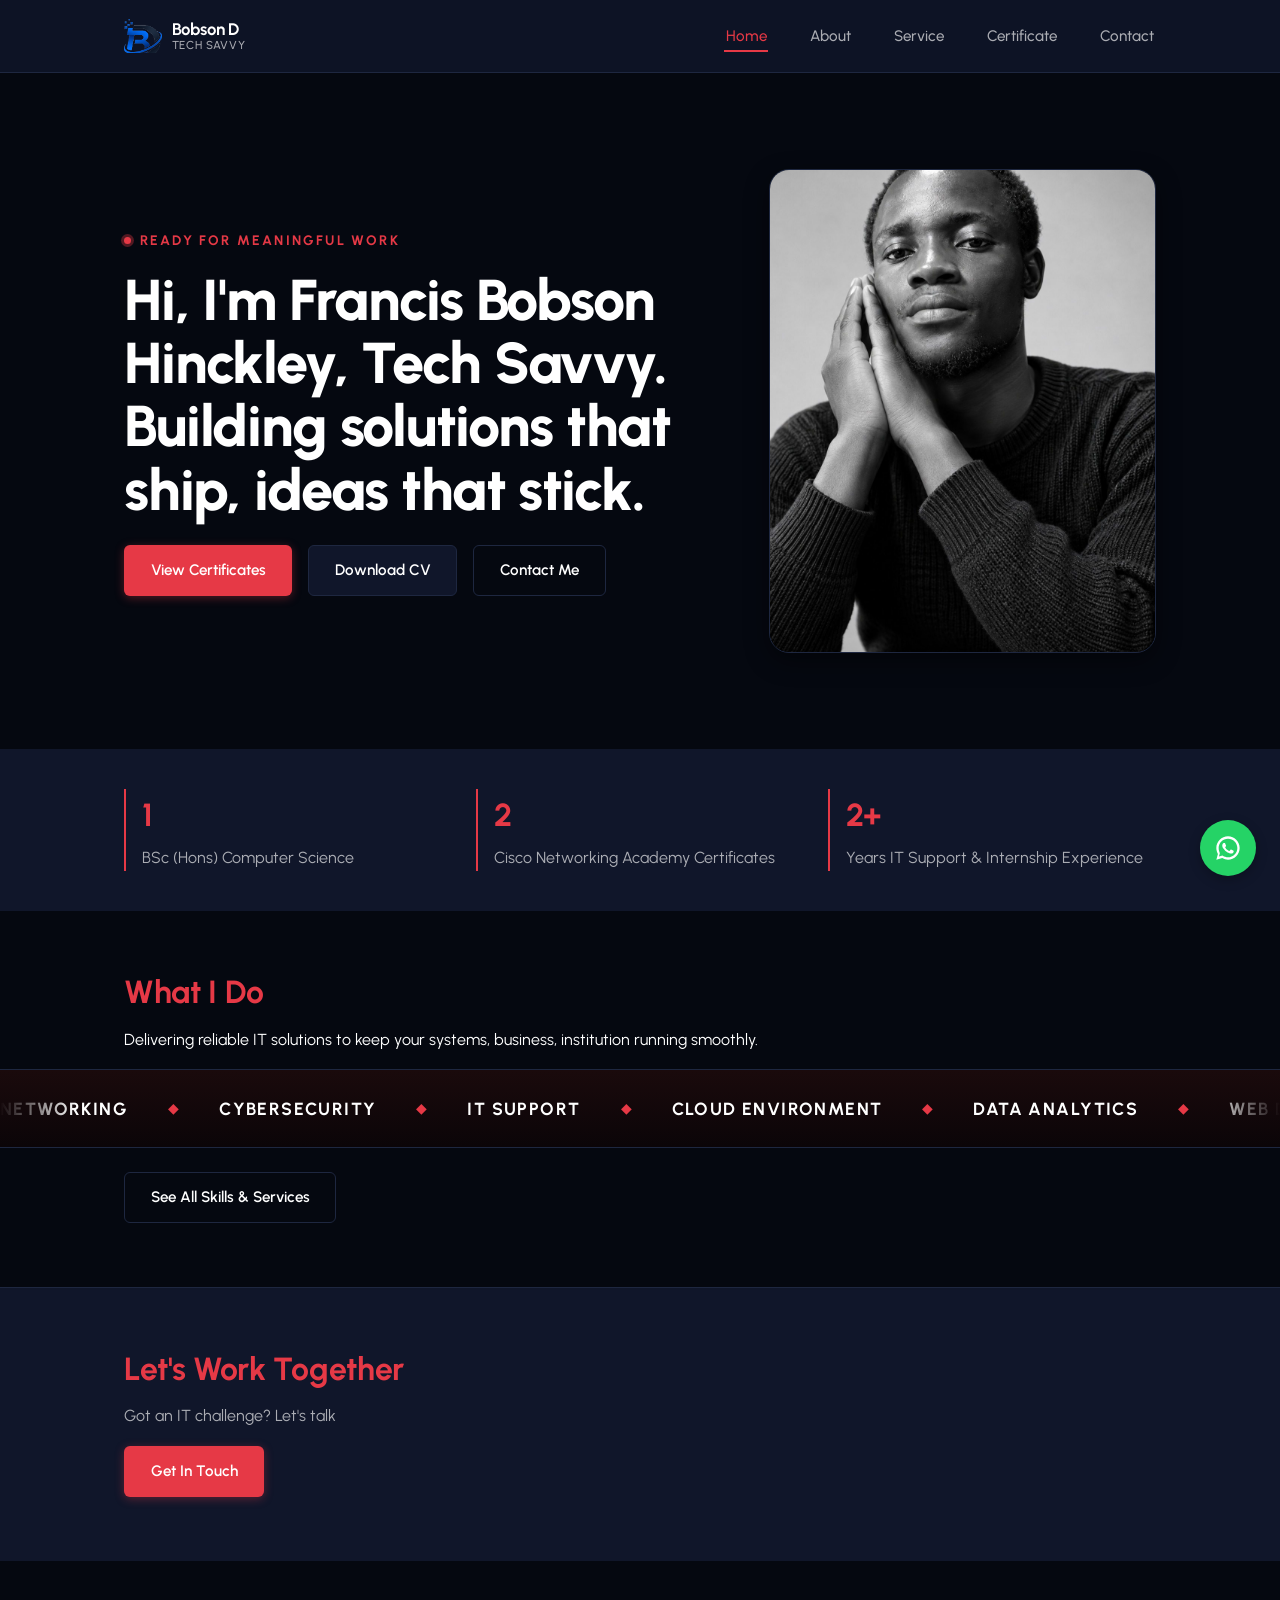
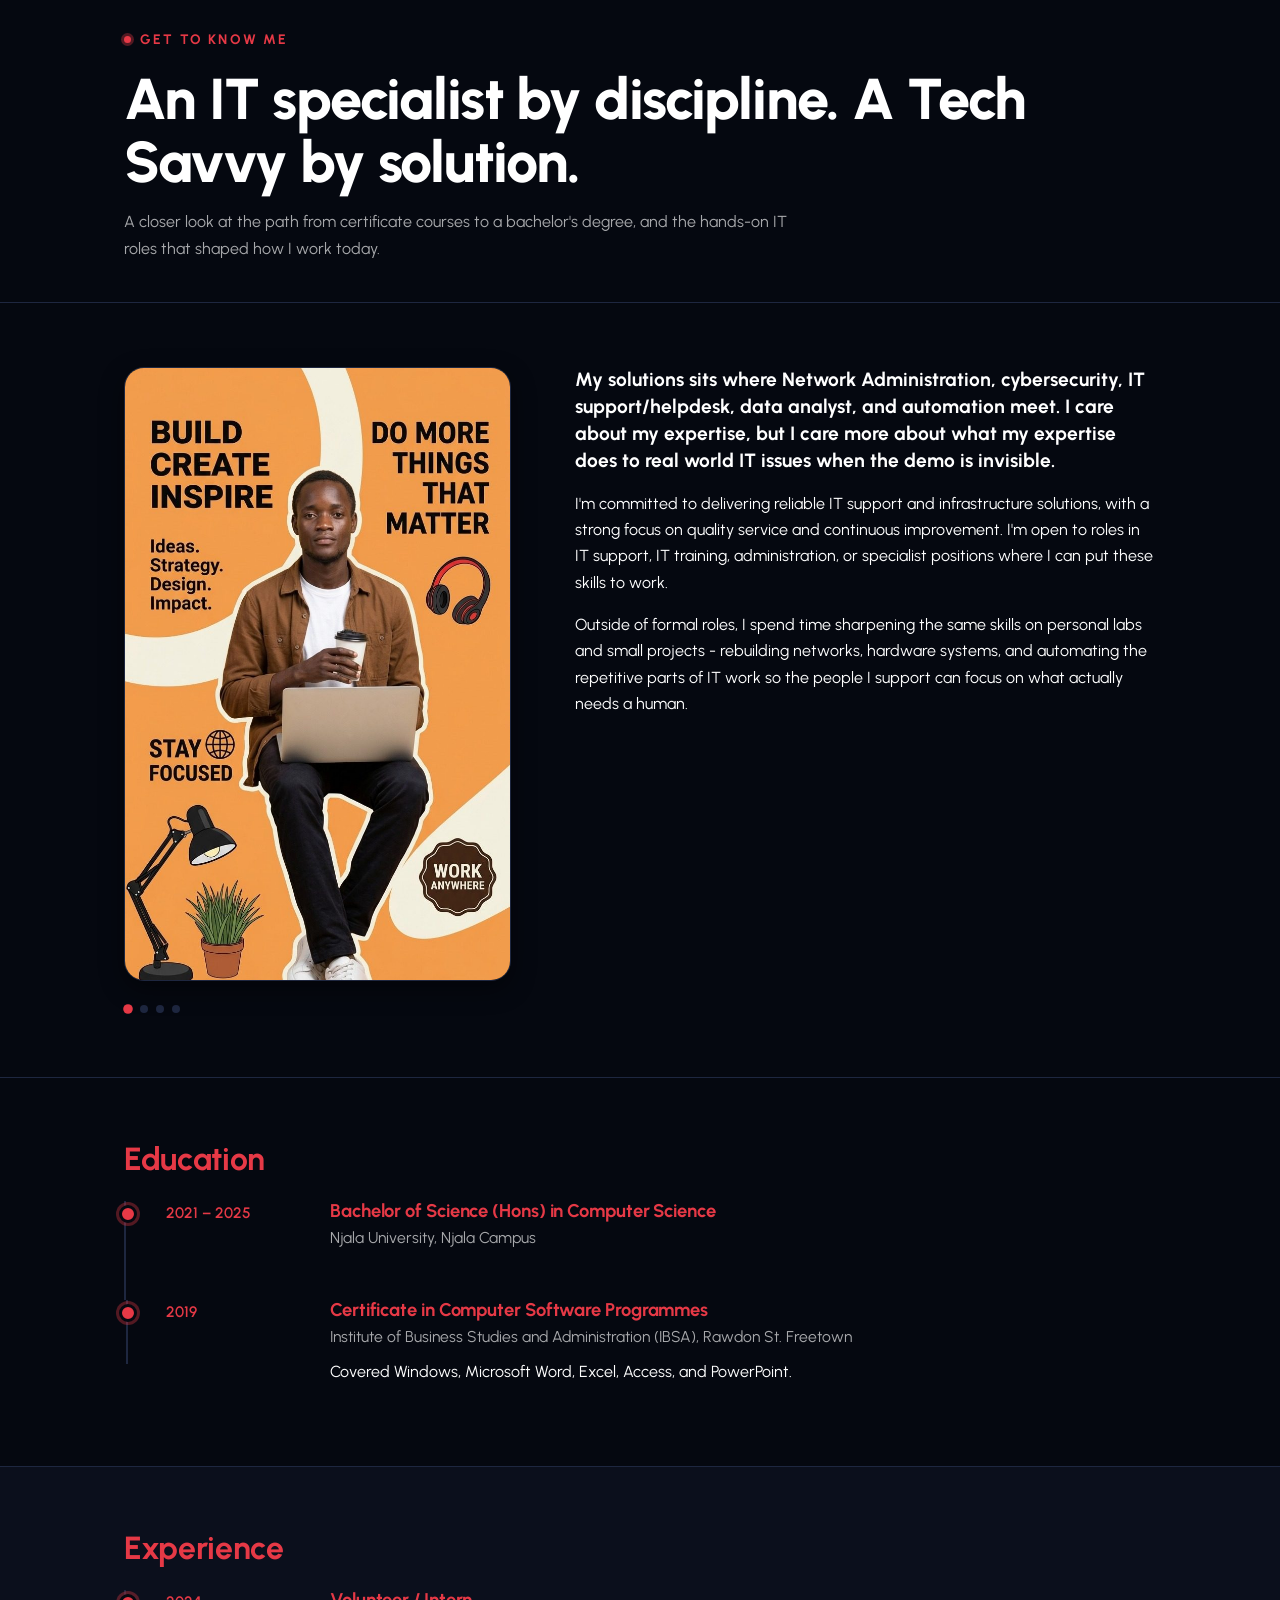
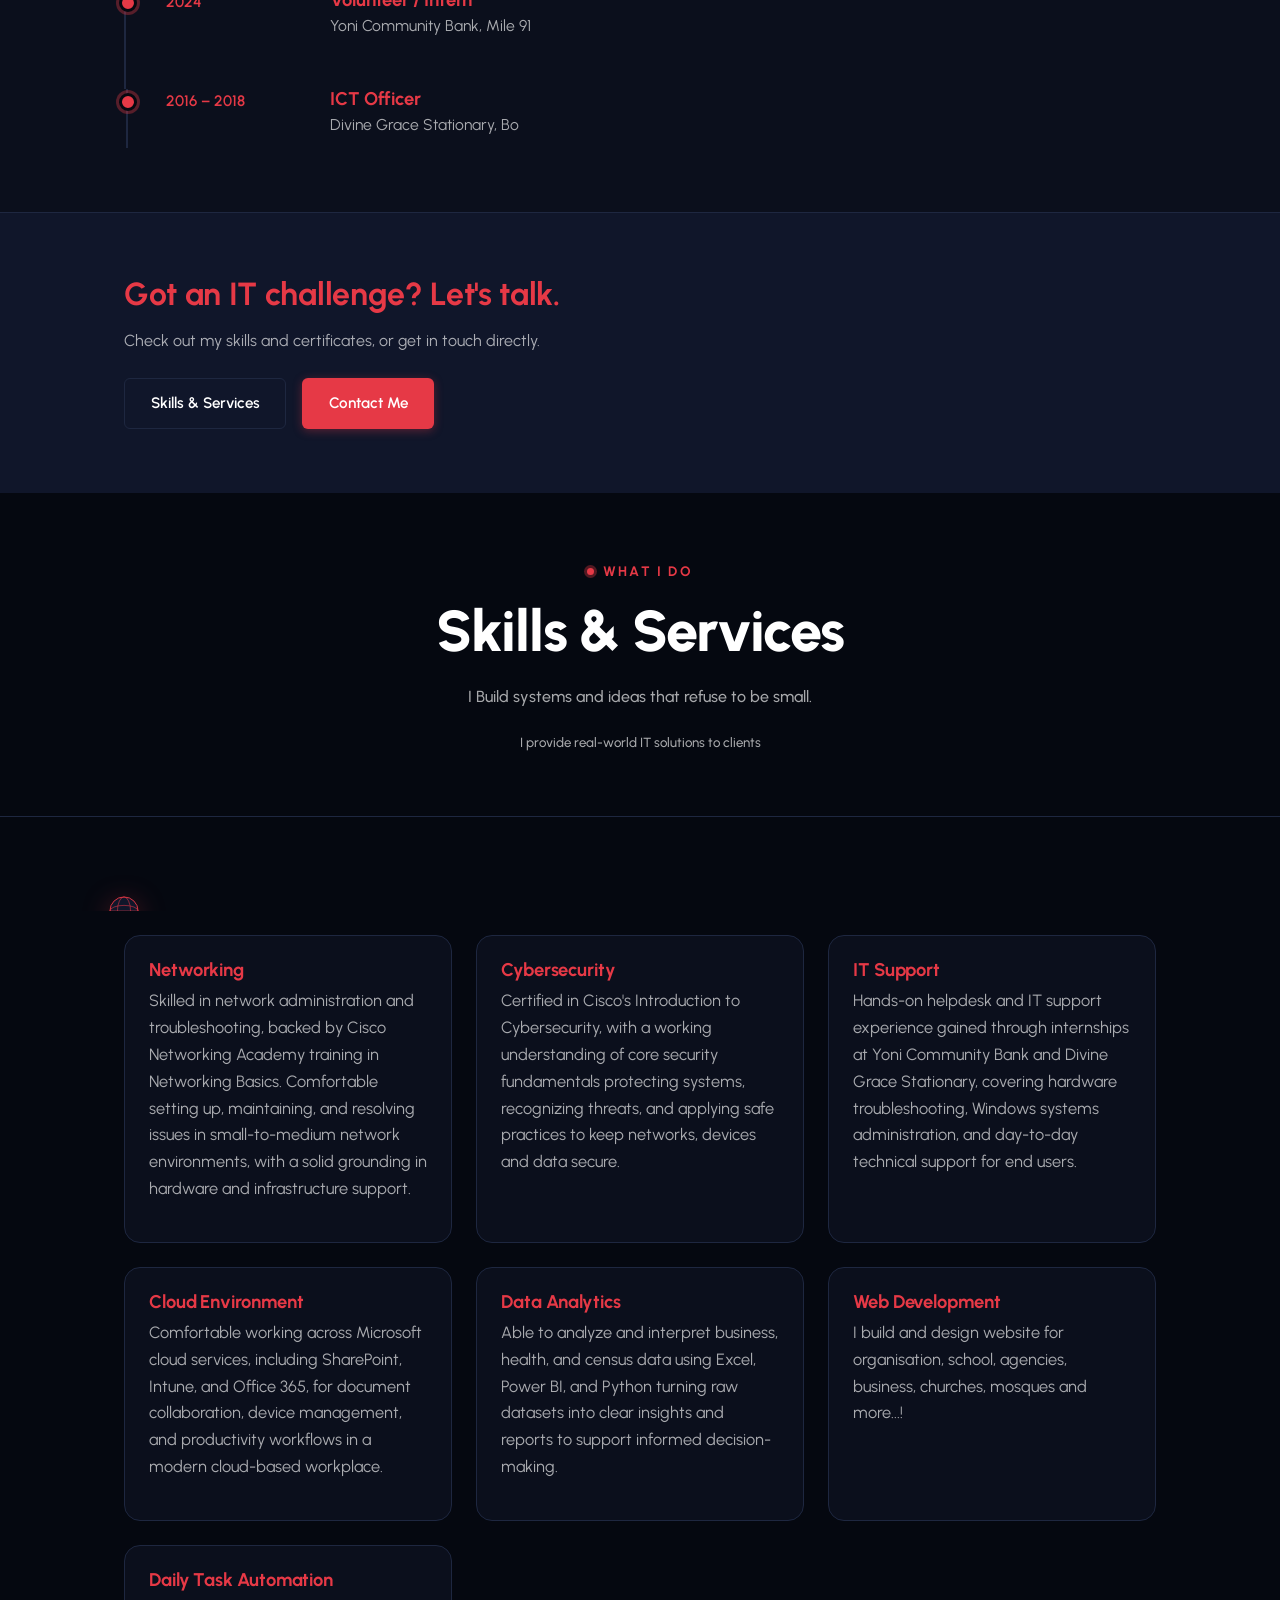
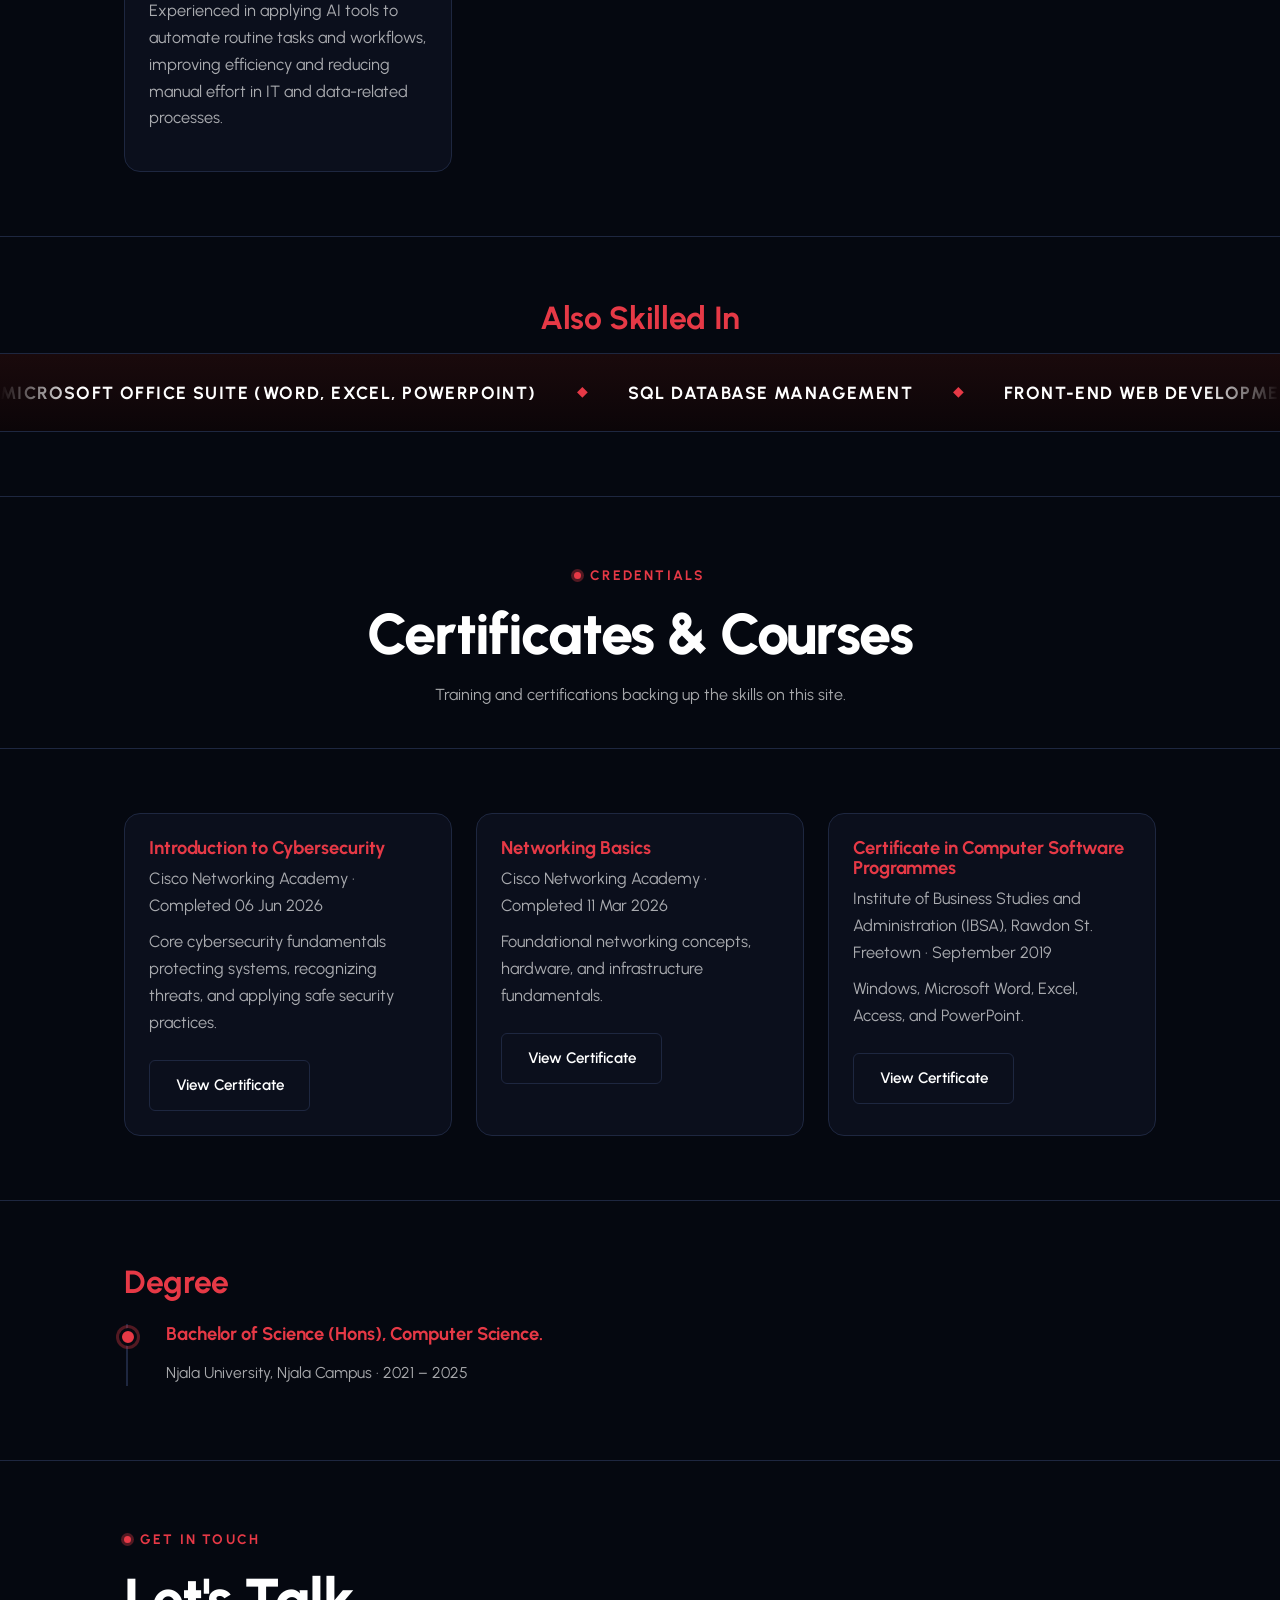
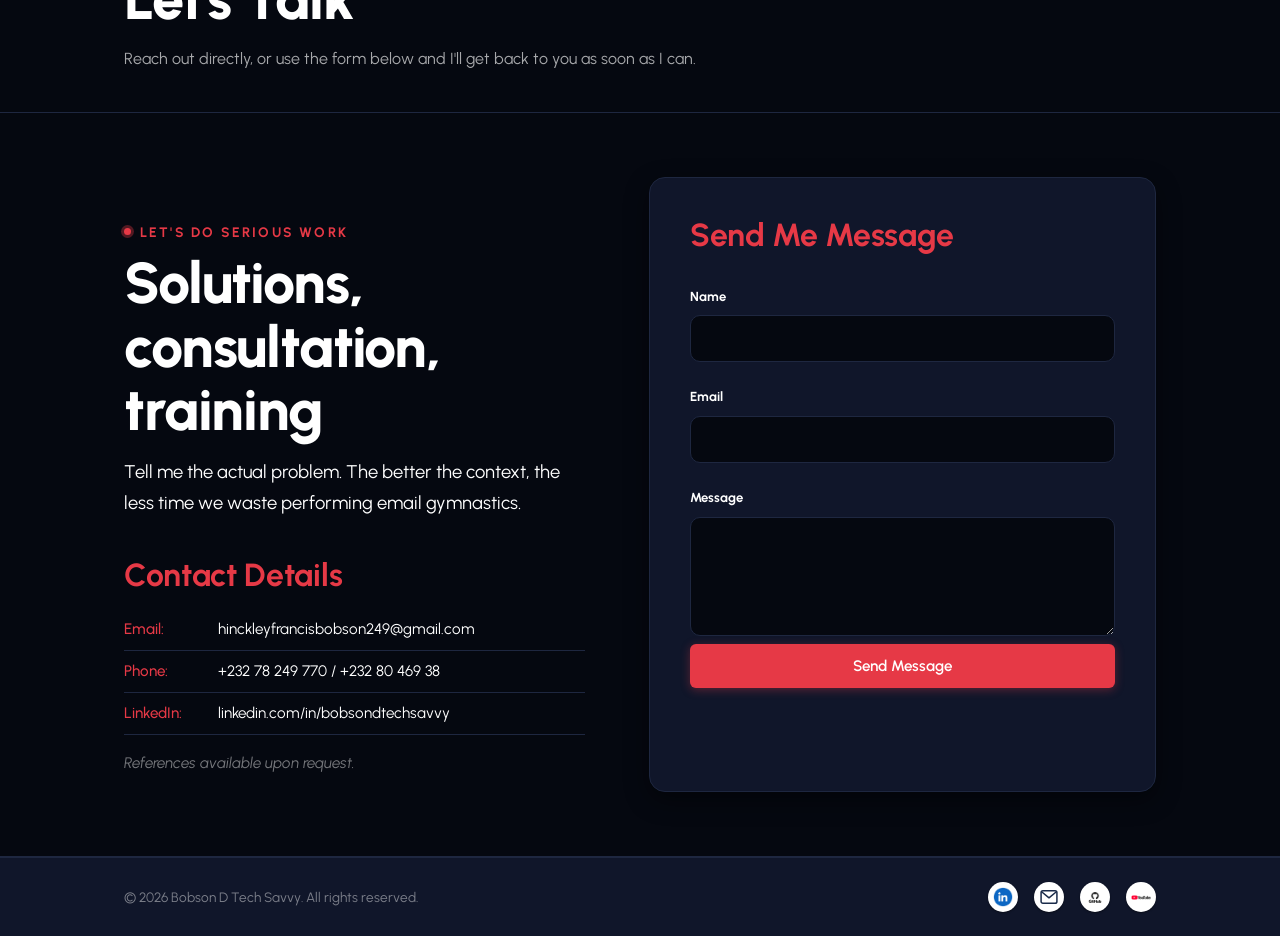
==== commit 21306eb9: "Done! Updated sections for additional skills and page header. Changed contact form submission method" ====
--- a/index.html
+++ b/index.html
@@ -384,7 +384,7 @@
       </section>
 
       <!-- ===== Additional Skills (quick list) ===== -->
-      <section class="section-preview">
+      <section class="section-preview section-preview-center">
         <div class="container">
           <h2>Also Skilled In</h2>
         </div>
@@ -426,7 +426,7 @@
     <div class="page-section" id="certificates">
 
       <!-- ===== Page Intro ===== -->
-      <section class="page-header">
+      <section class="page-header page-header-center">
         <div class="container">
           <p class="eyebrow">Credentials</p>
           <h1>Certificates &amp; Courses</h1>
@@ -516,9 +516,9 @@
           <div class="contact-form-wrapper">
             <h2>Send Me Message</h2>
 
-            <!-- No backend: submitting opens the visitor's email app with the
-                 message pre-filled and addressed to Francis directly. -->
-            <form class="contact-form" id="contactForm" data-mailto="hinckleyfrancisbobson249@gmail.com">
+            <!-- Submits to Formspree — sends real email to Francis's inbox,
+                 no mail-app popup required on the visitor's device. -->
+            <form class="contact-form" id="contactForm" action="https://formspree.io/f/mnpndevl" method="POST">
               <label for="name">Name</label>
               <input type="text" id="name" name="name" required>
 
@@ -571,7 +571,14 @@
       </ul>
     </div>
   </footer>
- 
+
+  <!-- ===== WhatsApp Floating Button ===== -->
+  <a href="https://wa.me/23278249770" target="_blank" rel="noopener" class="whatsapp-float" aria-label="Chat on WhatsApp">
+    <svg viewBox="0 0 24 24" xmlns="http://www.w3.org/2000/svg" fill="white" width="28" height="28">
+      <path d="M12 2C6.48 2 2 6.48 2 12c0 1.85.5 3.58 1.36 5.07L2 22l5.09-1.33A9.94 9.94 0 0 0 12 22c5.52 0 10-4.48 10-10S17.52 2 12 2Zm0 18c-1.63 0-3.14-.47-4.42-1.28l-.32-.2-3.02.79.8-2.94-.21-.31A7.94 7.94 0 0 1 4 12c0-4.41 3.59-8 8-8s8 3.59 8 8-3.59 8-8 8Zm4.36-5.87c-.24-.12-1.41-.7-1.63-.78-.22-.08-.38-.12-.54.12-.16.24-.62.78-.76.94-.14.16-.28.18-.52.06-.24-.12-1.02-.38-1.94-1.2-.72-.64-1.2-1.44-1.34-1.68-.14-.24-.02-.37.1-.49.11-.11.24-.28.36-.42.12-.14.16-.24.24-.4.08-.16.04-.3-.02-.42-.06-.12-.54-1.3-.74-1.78-.19-.46-.39-.4-.54-.4h-.46c-.16 0-.42.06-.64.3-.22.24-.84.82-.84 2s.86 2.32.98 2.48c.12.16 1.7 2.6 4.12 3.64.58.25 1.03.4 1.38.51.58.18 1.11.16 1.53.1.47-.07 1.41-.58 1.61-1.14.2-.56.2-1.04.14-1.14-.06-.1-.22-.16-.46-.28Z"/>
+    </svg>
+  </a>
+
   <script src="assets/js/main.js"></script>
 </body>
 </html>
--- a/assets/css/style.css
+++ b/assets/css/style.css
@@ -89,28 +89,32 @@
     transition: none;
   }
 }
-
-/* =========================================================
-   Scroll progress bar — fills left to right as the visitor
-   scrolls down the single-page site (see assets/js/main.js).
-   ========================================================= */
-.scroll-progress {
-  position: fixed;
-  top: 0;
-  left: 0;
-  width: 0%;
-  height: 4px;
-  background: var(--accent);
-  box-shadow: 0 0 8px var(--accent-glow);
-  z-index: 999;
-  transition: width 0.1s linear;
-}
-
-@media (prefers-reduced-motion: reduce) {
-  .scroll-progress {
-    transition: none;
-  }
-}
+
+/* =========================================================
+   Scroll progress bar — fills left to right as the visitor
+   scrolls down the single-page site (see assets/js/main.js).
+   z-index is set to the maximum possible value so it always
+   wins the stacking fight against the sticky, blurred header
+   and stays visible while scrolling down, not just at the top.
+   ========================================================= */
+.scroll-progress {
+  position: fixed;
+  top: 0;
+  left: 0;
+  width: 0%;
+  height: 4px;
+  background: var(--accent);
+  box-shadow: 0 0 8px var(--accent-glow);
+  z-index: 2147483647;
+  pointer-events: none;
+  transition: width 0.1s linear;
+}
+
+@media (prefers-reduced-motion: reduce) {
+  .scroll-progress {
+    transition: none;
+  }
+}
 
 html {
   scroll-behavior: smooth;
@@ -464,7 +468,7 @@
   padding-bottom: 0;
 }
 
-/* Centered page intro variant (Skills/Services) */
+/* Centered page intro variant (Skills/Services, Certificates & Courses) */
 .page-header-center .container {
   text-align: center;
 }
@@ -475,7 +479,8 @@
 
 .page-header-center h1,
 .page-header-center h4,
-.page-header-center h5 {
+.page-header-center h5,
+.page-header-center p {
   margin-left: auto;
   margin-right: auto;
 }
@@ -735,6 +740,11 @@
   border-bottom: 1px solid var(--line);
 }
 
+/* Centered variant — used for "Also Skilled In" */
+.section-preview-center .container {
+  text-align: center;
+}
+
 .preview-cards {
   display: grid;
   grid-template-columns: repeat(3, 1fr);
@@ -1306,13 +1316,13 @@
   margin-top: var(--space-2);
   color: var(--text);
 }
-
-.form-status {
-  min-height: 1.2em;
-  margin: var(--space-2) 0 0;
-  font-size: 0.9rem;
-  color: var(--accent);
-}
+
+.form-status {
+  min-height: 1.2em;
+  margin: var(--space-2) 0 0;
+  font-size: 0.9rem;
+  color: var(--accent);
+}
 
 .contact-form input,
 .contact-form select,
@@ -1446,38 +1456,67 @@
 .footer-links a:hover {
   color: var(--accent);
 }
-
-.footer-links li {
-  display: flex;
-  align-items: center;
-}
-
-.footer-icon {
-  display: inline-flex;
-  align-items: center;
-  justify-content: center;
-  width: 30px;
-  height: 30px;
-  padding: 5px;
-  background: #ffffff;
-  border-radius: var(--radius-pill);
-  line-height: 0;
-  box-shadow: var(--shadow-sm);
-  transition: transform 0.18s var(--ease), box-shadow 0.18s var(--ease);
-}
-
-.footer-icon img,
-.footer-icon svg {
-  width: 100%;
-  height: 100%;
-  object-fit: contain;
-  display: block;
-}
-
-.footer-icon:hover {
-  transform: translateY(-2px);
-  box-shadow: var(--shadow-glow);
-}
+
+.footer-links li {
+  display: flex;
+  align-items: center;
+}
+
+.footer-icon {
+  display: inline-flex;
+  align-items: center;
+  justify-content: center;
+  width: 30px;
+  height: 30px;
+  padding: 5px;
+  background: #ffffff;
+  border-radius: var(--radius-pill);
+  line-height: 0;
+  box-shadow: var(--shadow-sm);
+  transition: transform 0.18s var(--ease), box-shadow 0.18s var(--ease);
+}
+
+.footer-icon img,
+.footer-icon svg {
+  width: 100%;
+  height: 100%;
+  object-fit: contain;
+  display: block;
+}
+
+.footer-icon:hover {
+  transform: translateY(-2px);
+  box-shadow: var(--shadow-glow);
+}
+
+/* =========================================================
+   WhatsApp floating button
+   ========================================================= */
+.whatsapp-float {
+  position: fixed;
+  bottom: 24px;
+  right: 24px;
+  width: 56px;
+  height: 56px;
+  background: #25D366;
+  border-radius: 50%;
+  display: flex;
+  align-items: center;
+  justify-content: center;
+  box-shadow: 0 4px 12px rgba(0, 0, 0, 0.25);
+  z-index: 998; /* below the scroll progress bar, above everything else */
+  transition: transform 0.2s var(--ease);
+}
+
+.whatsapp-float:hover {
+  transform: scale(1.08);
+}
+
+@media (prefers-reduced-motion: reduce) {
+  .whatsapp-float {
+    transition: none;
+  }
+}
 
 /* =========================================================
    Responsive
@@ -1575,10 +1614,17 @@
   .marquee-track .marquee-item {
     font-size: 0.95rem;
   }
+
+  .whatsapp-float {
+    bottom: 18px;
+    right: 18px;
+    width: 50px;
+    height: 50px;
+  }
 }
 
 @media (prefers-reduced-motion: reduce) {
   .site-nav {
     transition: opacity 0.01s linear, visibility 0.01s linear !important;
   }
-}+}
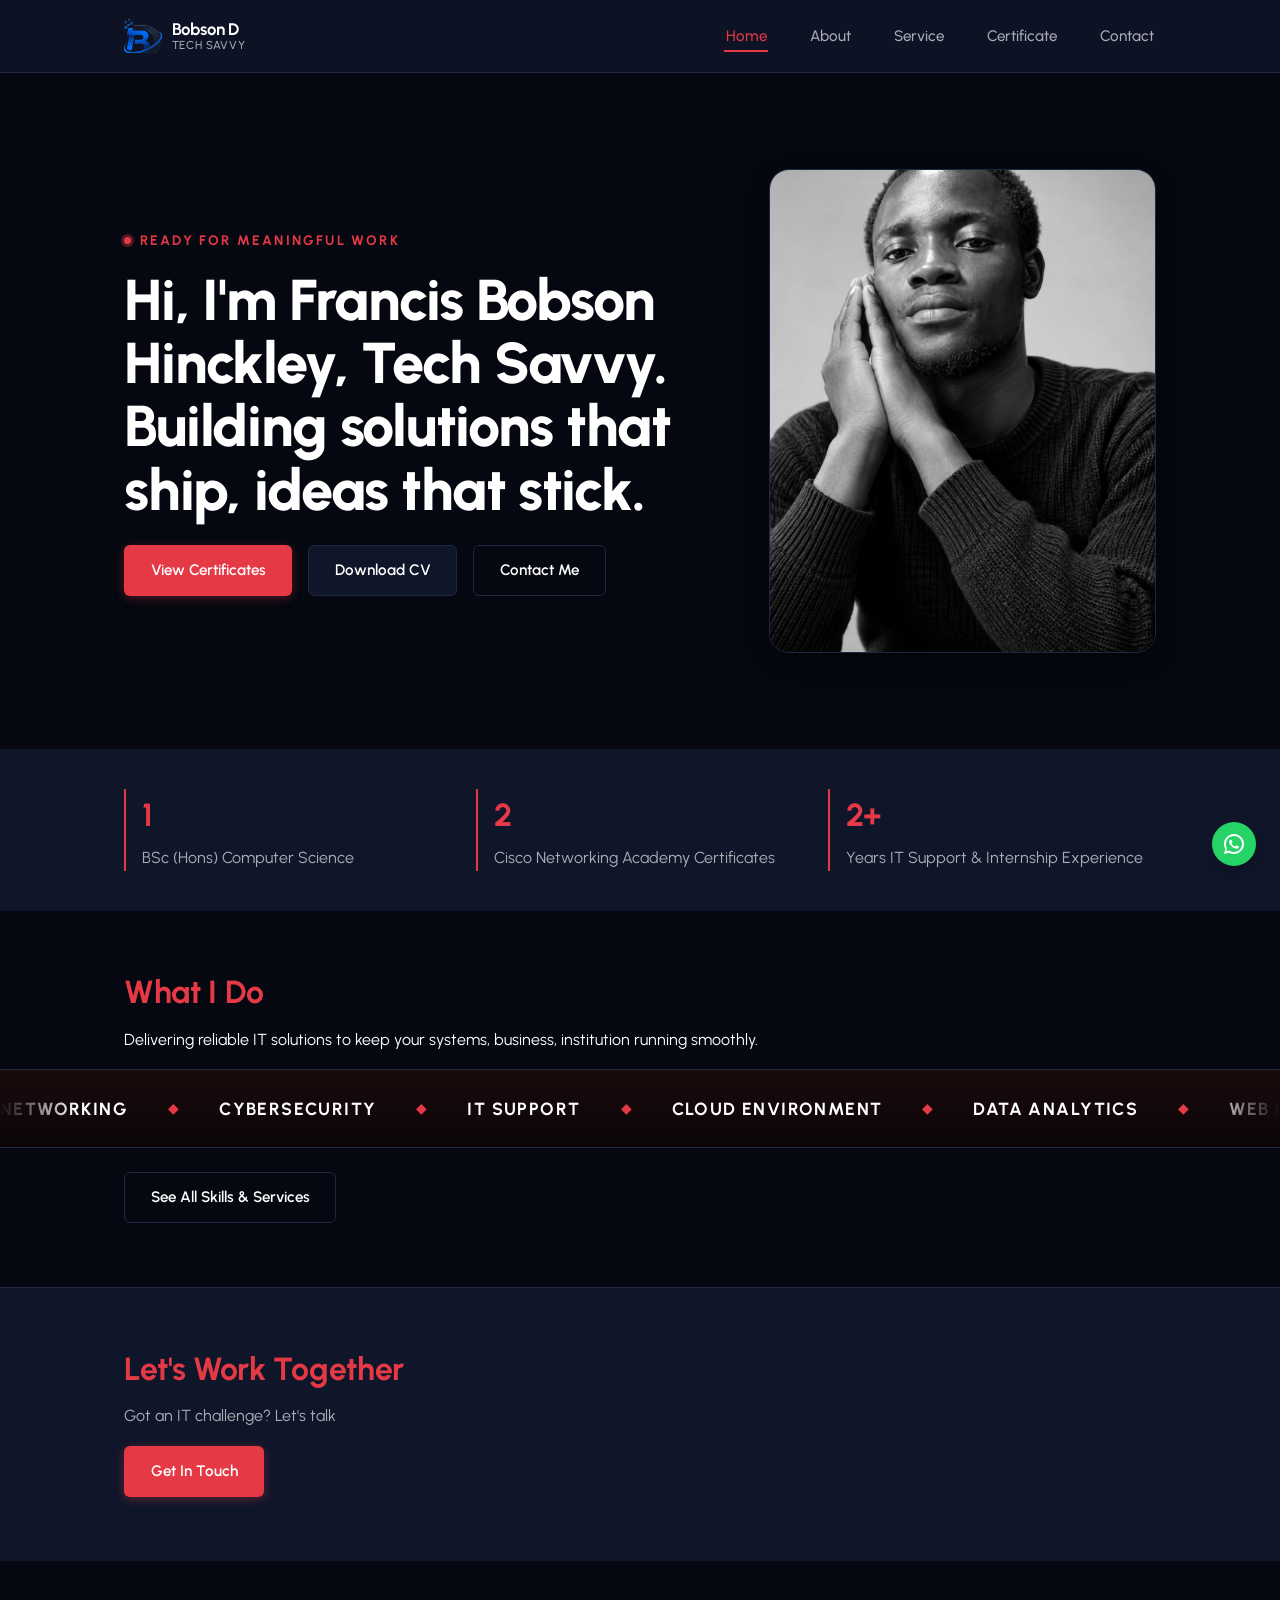
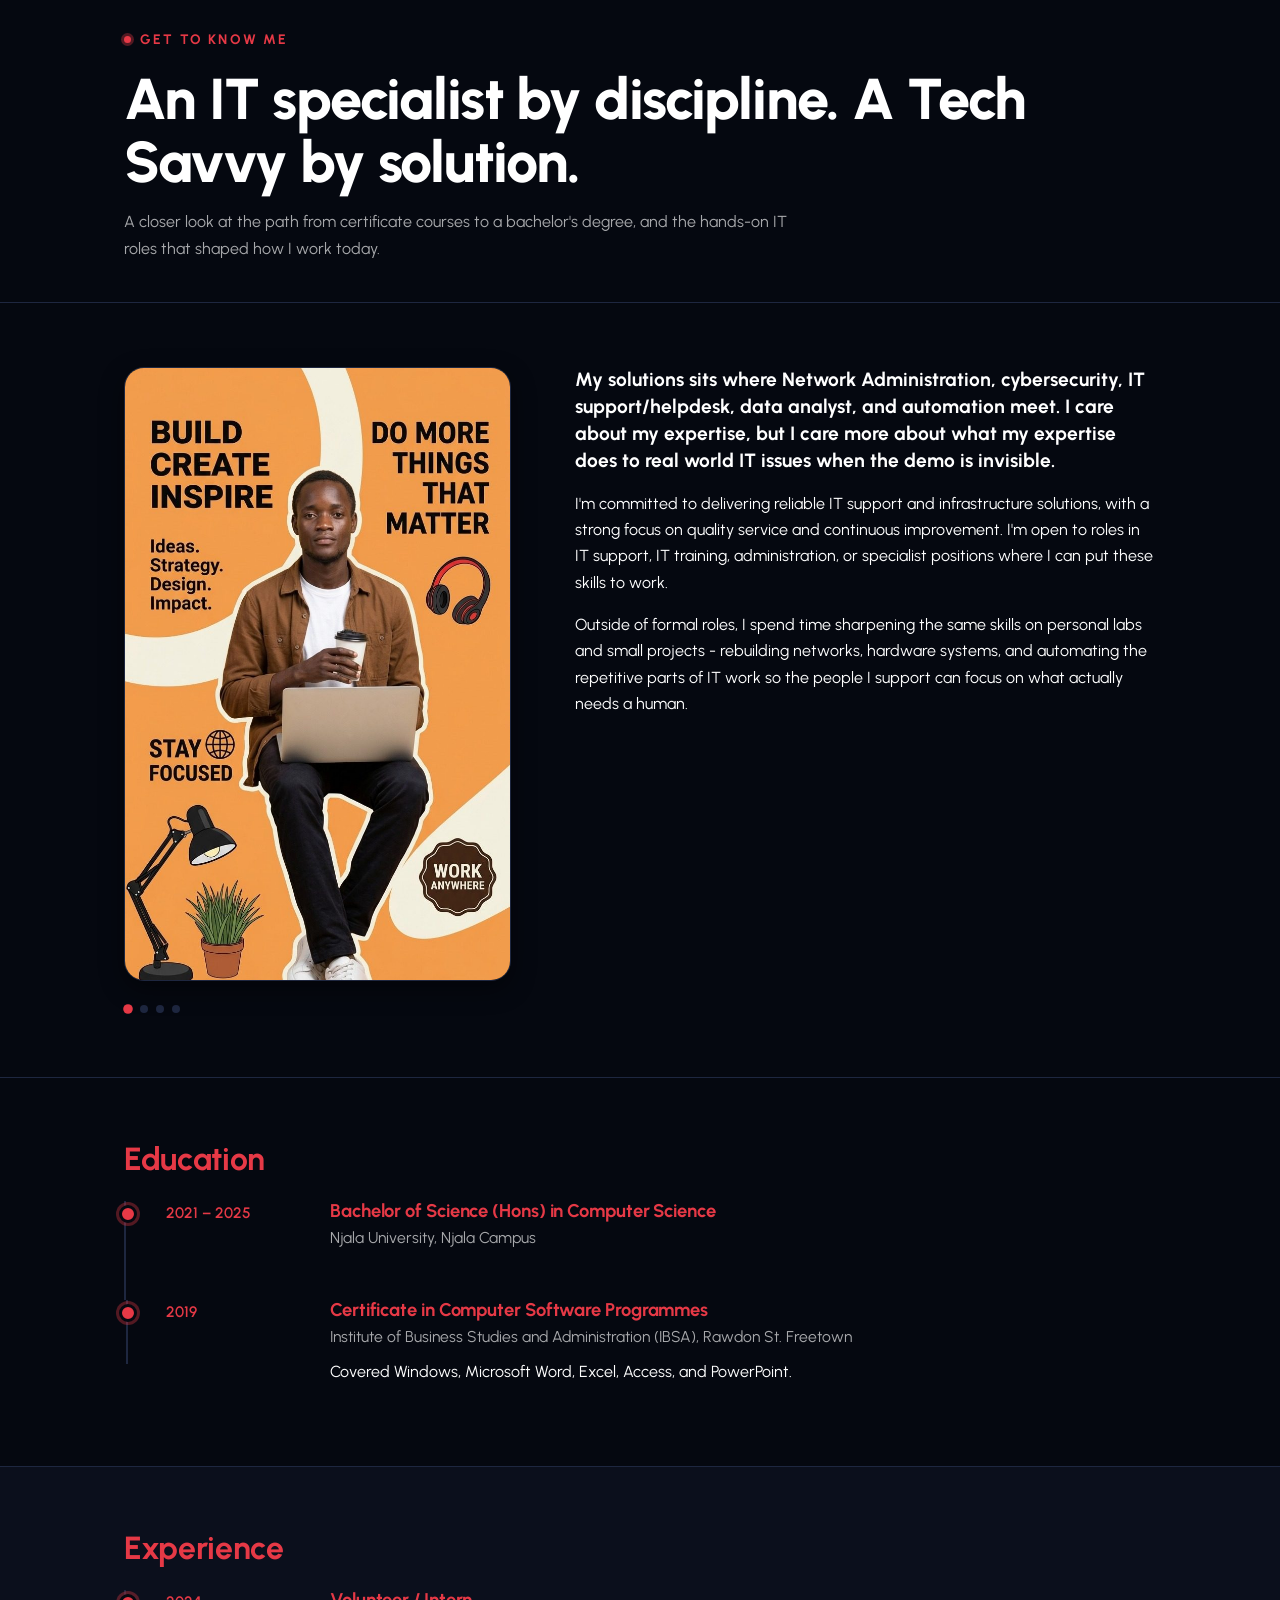
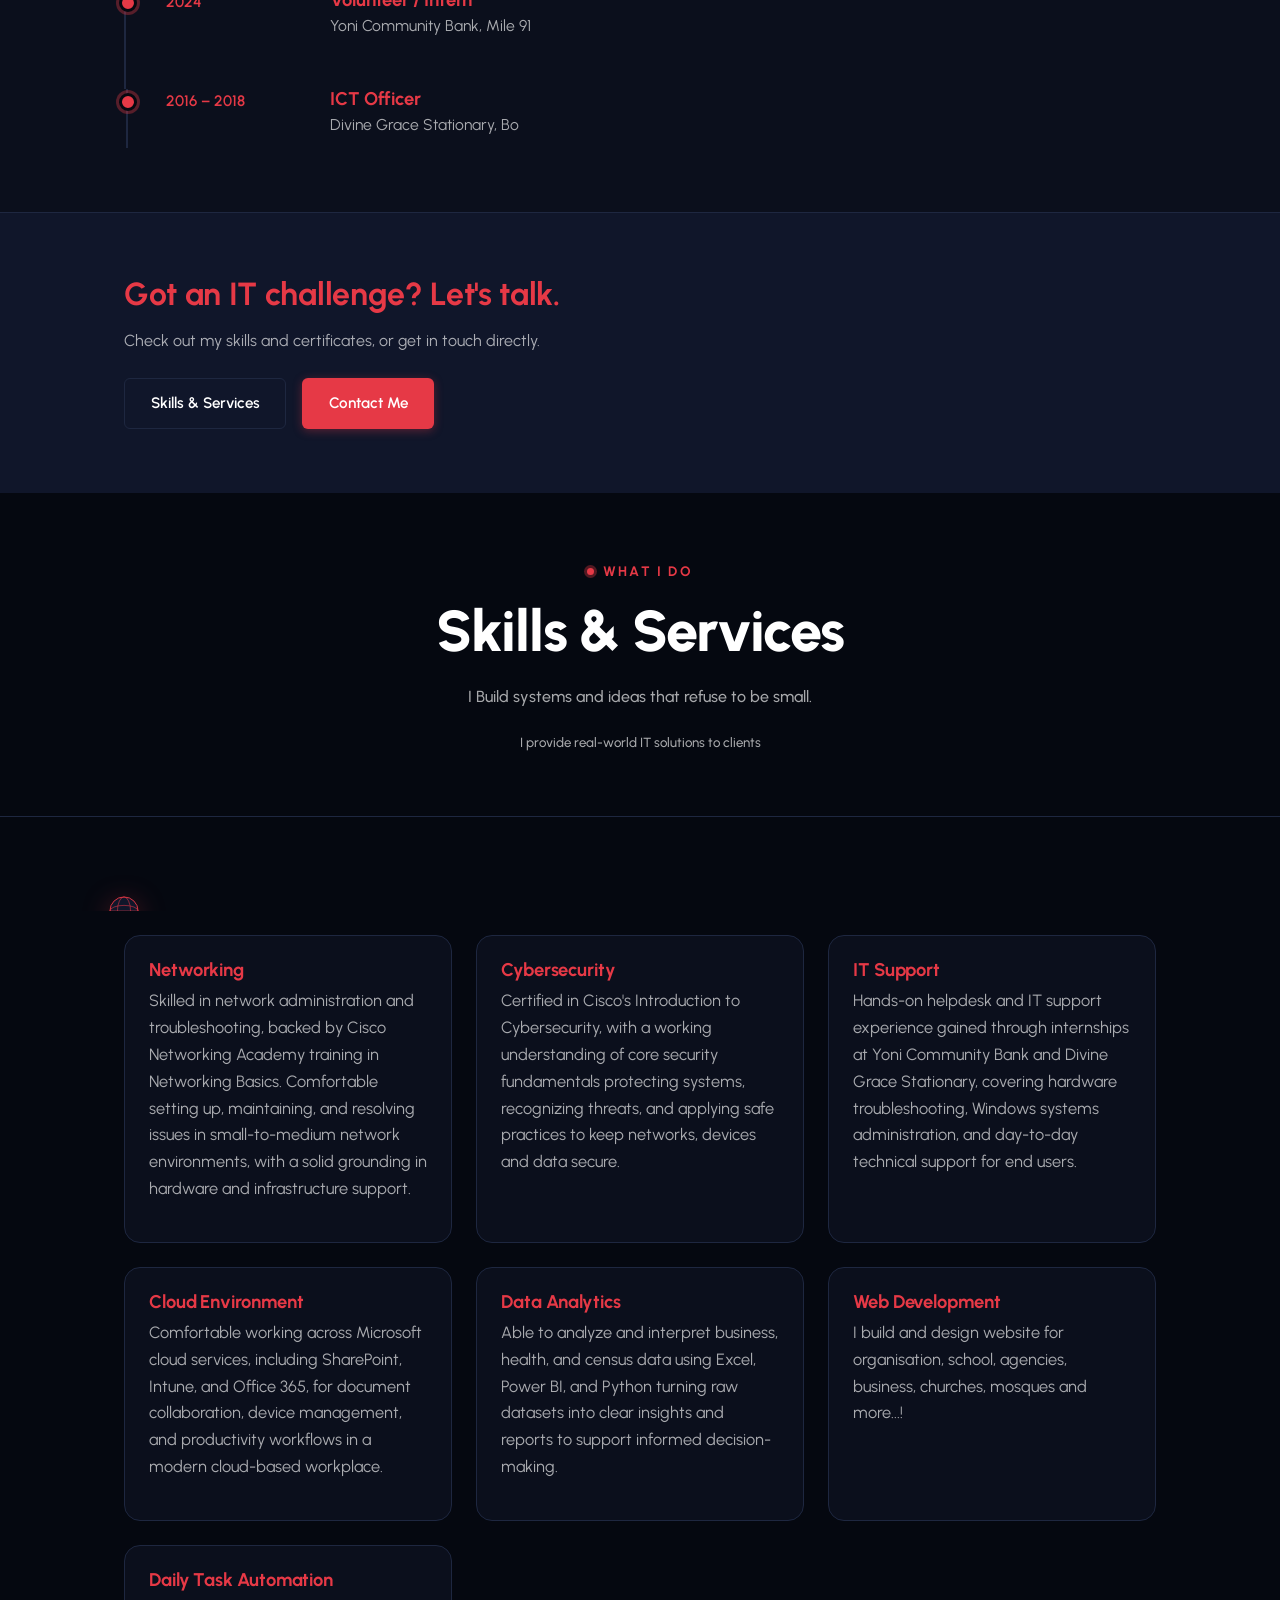
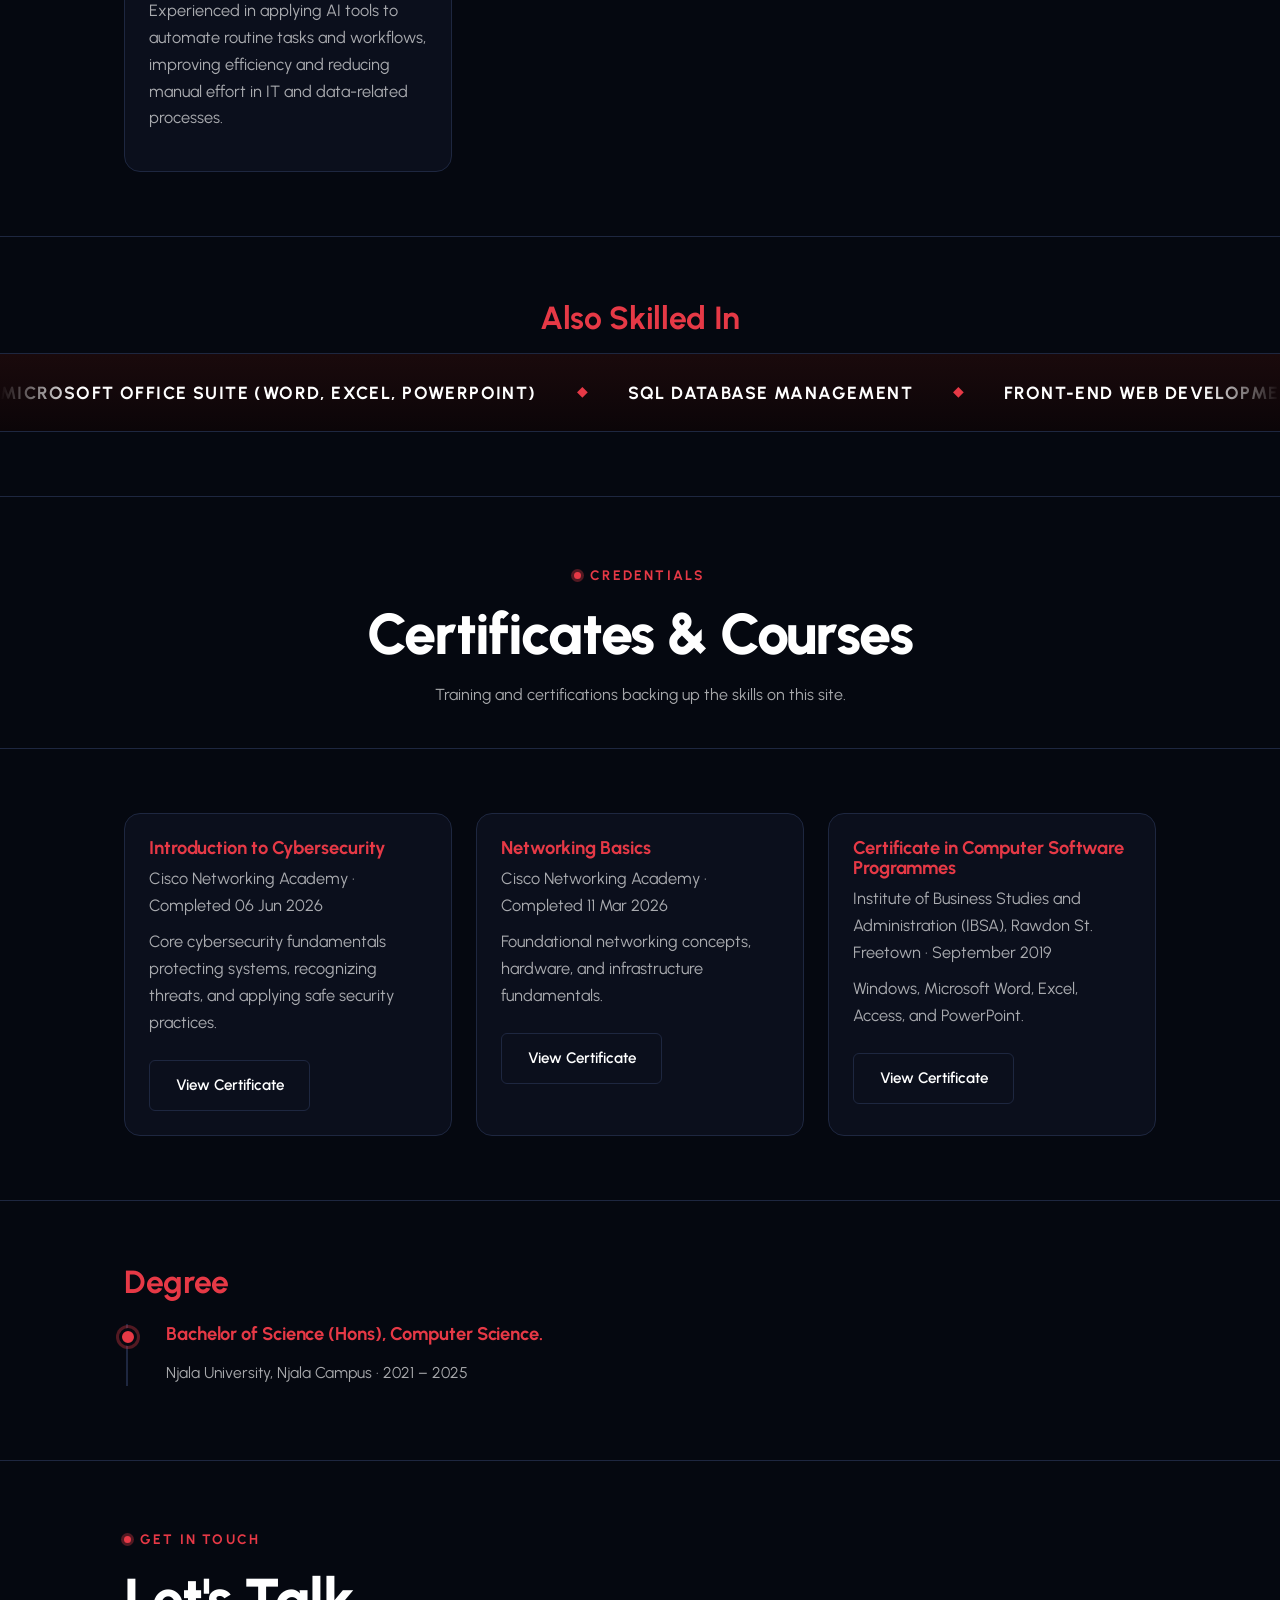
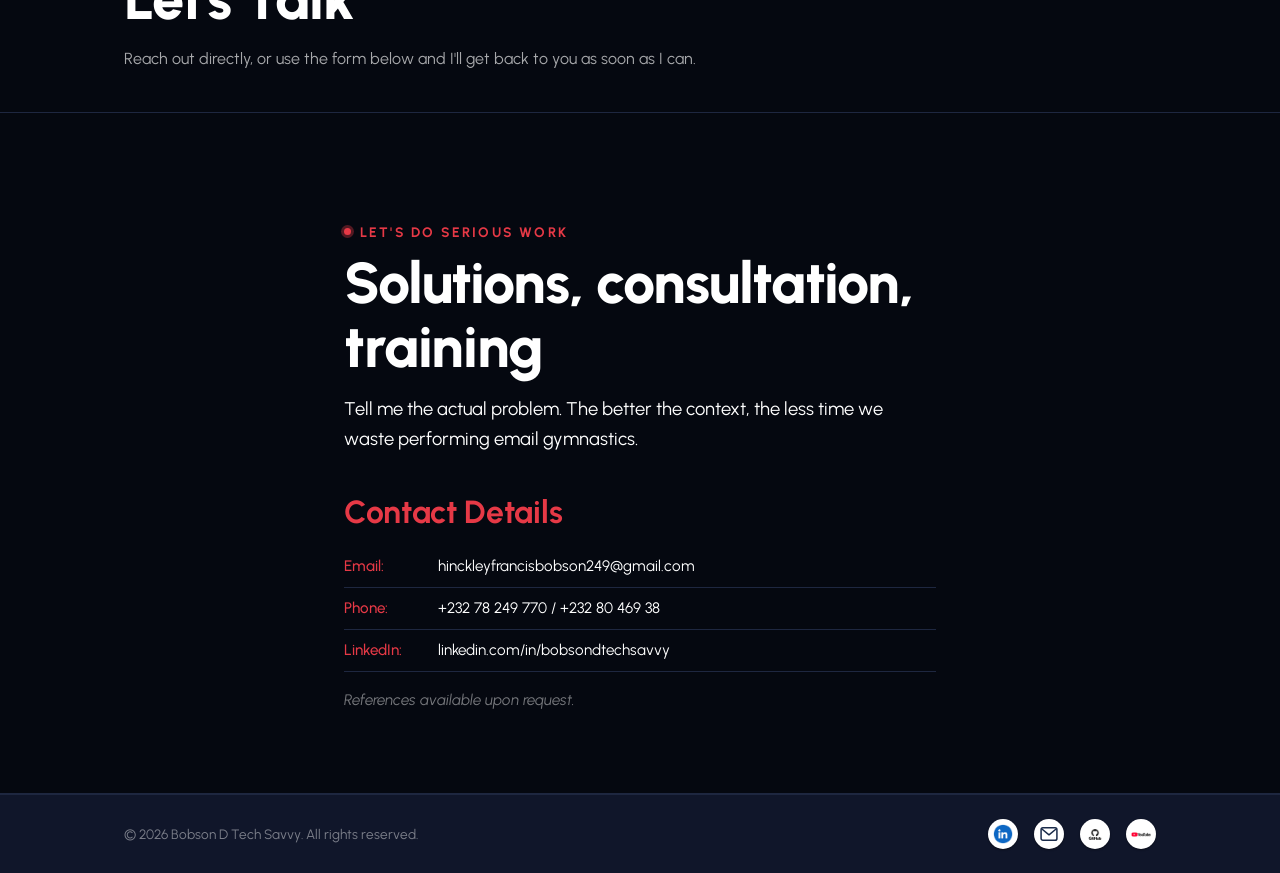
==== commit ae00c232: "Wow good!" ====
--- a/index.html
+++ b/index.html
@@ -491,9 +491,9 @@
         </div>
       </section>
 
-      <!-- ===== Contact Details + Form ===== -->
+      <!-- ===== Contact Details ===== -->
       <section class="bio-section contact-hero">
-        <div class="container contact-split">
+        <div class="container contact-split contact-split-solo">
 
           <div class="contact-details">
             <p class="eyebrow">Let's do serious work</p>
@@ -511,26 +511,6 @@
             </ul>
 
             <p class="references-note">References available upon request.</p>
-          </div>
-
-          <div class="contact-form-wrapper">
-            <h2>Send Me Message</h2>
-
-            <!-- Submits to Formspree — sends real email to Francis's inbox,
-                 no mail-app popup required on the visitor's device. -->
-            <form class="contact-form" id="contactForm" action="https://formspree.io/f/mnpndevl" method="POST">
-              <label for="name">Name</label>
-              <input type="text" id="name" name="name" required>
-
-              <label for="email">Email</label>
-              <input type="email" id="email" name="email" required>
-
-              <label for="message">Message</label>
-              <textarea id="message" name="message" rows="5" required></textarea>
-
-              <button type="submit" class="btn btn-primary">Send Message</button>
-              <p class="form-status" id="formStatus" role="status" aria-live="polite"></p>
-            </form>
           </div>
 
         </div>
@@ -574,7 +554,7 @@
 
   <!-- ===== WhatsApp Floating Button ===== -->
   <a href="https://wa.me/23278249770" target="_blank" rel="noopener" class="whatsapp-float" aria-label="Chat on WhatsApp">
-    <svg viewBox="0 0 24 24" xmlns="http://www.w3.org/2000/svg" fill="white" width="28" height="28">
+    <svg viewBox="0 0 24 24" xmlns="http://www.w3.org/2000/svg" fill="white" width="24" height="24">
       <path d="M12 2C6.48 2 2 6.48 2 12c0 1.85.5 3.58 1.36 5.07L2 22l5.09-1.33A9.94 9.94 0 0 0 12 22c5.52 0 10-4.48 10-10S17.52 2 12 2Zm0 18c-1.63 0-3.14-.47-4.42-1.28l-.32-.2-3.02.79.8-2.94-.21-.31A7.94 7.94 0 0 1 4 12c0-4.41 3.59-8 8-8s8 3.59 8 8-3.59 8-8 8Zm4.36-5.87c-.24-.12-1.41-.7-1.63-.78-.22-.08-.38-.12-.54.12-.16.24-.62.78-.76.94-.14.16-.28.18-.52.06-.24-.12-1.02-.38-1.94-1.2-.72-.64-1.2-1.44-1.34-1.68-.14-.24-.02-.37.1-.49.11-.11.24-.28.36-.42.12-.14.16-.24.24-.4.08-.16.04-.3-.02-.42-.06-.12-.54-1.3-.74-1.78-.19-.46-.39-.4-.54-.4h-.46c-.16 0-.42.06-.64.3-.22.24-.84.82-.84 2s.86 2.32.98 2.48c.12.16 1.7 2.6 4.12 3.64.58.25 1.03.4 1.38.51.58.18 1.11.16 1.53.1.47-.07 1.41-.58 1.61-1.14.2-.56.2-1.04.14-1.14-.06-.1-.22-.16-.46-.28Z"/>
     </svg>
   </a>
--- a/assets/css/style.css
+++ b/assets/css/style.css
@@ -1183,13 +1183,23 @@
 }
 
 /* =========================================================
-   Contact page — split layout (info + form card)
+   Contact page — details column
+   The layout used to be a two-column split with a form
+   alongside .contact-details. The form has been removed, so
+   .contact-split-solo caps the remaining column's width and
+   centers it instead of stretching it across the full row.
    ========================================================= */
 .contact-split {
   display: grid;
   grid-template-columns: 1fr 1.1fr;
   gap: var(--space-5);
   align-items: stretch;
+}
+
+.contact-split-solo {
+  grid-template-columns: 1fr;
+  max-width: 640px;
+  margin: 0 auto;
 }
 
 .contact-info .lede {
@@ -1235,8 +1245,6 @@
 
 /* Support for the simpler two-column layout (.bio-inner) used on Contact */
 .contact-details {
-  /* matches .contact-form-wrapper's padding-top so both columns'
-     headings start at the same vertical offset */
   padding-top: var(--space-4);
 }
 
@@ -1253,19 +1261,6 @@
 }
 
 .contact-details h2 {
-  margin-bottom: var(--space-2);
-}
-
-.contact-form-wrapper {
-  background: var(--bg-elevated);
-  border: 1px solid var(--line);
-  border-radius: var(--radius-md);
-  padding: var(--space-4);
-  box-shadow: var(--shadow-md);
-  height: 100%;
-}
-
-.contact-form-wrapper h2 {
   margin-bottom: var(--space-2);
 }
 
@@ -1290,114 +1285,8 @@
   font-style: italic;
 }
 
-.contact-form-card {
-  background: var(--bg-elevated);
-  border: 1px solid var(--line);
-  border-radius: var(--radius-md);
-  padding: var(--space-4);
-  box-shadow: var(--shadow-md);
-}
-
-.form-row {
-  display: grid;
-  grid-template-columns: 1fr 1fr;
-  gap: var(--space-2);
-}
-
-.contact-form {
-  display: flex;
-  flex-direction: column;
-  gap: var(--space-1);
-}
-
-.contact-form label {
-  font-size: 0.82rem;
-  font-weight: 700;
-  margin-top: var(--space-2);
-  color: var(--text);
-}
-
-.form-status {
-  min-height: 1.2em;
-  margin: var(--space-2) 0 0;
-  font-size: 0.9rem;
-  color: var(--accent);
-}
-
-.contact-form input,
-.contact-form select,
-.contact-form textarea {
-  font-family: var(--font-body);
-  font-size: 0.95rem;
-  padding: 0.85rem 1rem;
-  border: 1px solid var(--line);
-  border-radius: var(--radius-sm);
-  background: var(--bg);
-  color: var(--text);
-  transition: border-color 0.18s var(--ease), box-shadow 0.18s var(--ease);
-}
-
-.contact-form select {
-  appearance: none;
-  background-image: linear-gradient(45deg, transparent 50%, var(--text) 50%), linear-gradient(135deg, var(--text) 50%, transparent 50%);
-  background-position: calc(100% - 18px) center, calc(100% - 13px) center;
-  background-size: 5px 5px, 5px 5px;
-  background-repeat: no-repeat;
-}
-
-.contact-form input::placeholder,
-.contact-form textarea::placeholder {
-  color: var(--text-faint);
-}
-
-.contact-form input:focus,
-.contact-form select:focus,
-.contact-form textarea:focus {
-  border-color: var(--accent);
-  box-shadow: 0 0 0 3px var(--accent-glow);
-}
-
-.btn-send {
-  display: flex;
-  align-items: center;
-  justify-content: center;
-  gap: 0.6rem;
-  width: 100%;
-  margin-top: var(--space-3);
-  padding: 1rem;
-  border: none;
-  border-radius: var(--radius-pill);
-  background: linear-gradient(90deg, var(--accent), var(--accent-deep));
-  color: var(--white);
-  font-family: var(--font-head);
-  font-weight: 700;
-  font-size: 1rem;
-  box-shadow: 0 4px 16px var(--accent-glow);
-  transition: filter 0.18s var(--ease), transform 0.18s var(--ease);
-}
-
-.btn-send:hover {
-  filter: brightness(1.1);
-  transform: translateY(-1px);
-}
-
-.btn-send:active {
-  transform: translateY(0);
-}
-
-.form-caption {
-  margin: var(--space-2) 0 0;
-  text-align: center;
-  font-size: 0.78rem;
-  color: var(--text-faint);
-}
-
 @media (max-width: 860px) {
   .contact-split {
-    grid-template-columns: 1fr;
-  }
-
-  .form-row {
     grid-template-columns: 1fr;
   }
 }
@@ -1491,13 +1380,15 @@
 
 /* =========================================================
    WhatsApp floating button
+   Resized down (56px → 44px) and nudged up slightly
+   (bottom 24px → 34px) per request.
    ========================================================= */
 .whatsapp-float {
   position: fixed;
-  bottom: 24px;
+  bottom: 34px;
   right: 24px;
-  width: 56px;
-  height: 56px;
+  width: 44px;
+  height: 44px;
   background: #25D366;
   border-radius: 50%;
   display: flex;
@@ -1616,10 +1507,10 @@
   }
 
   .whatsapp-float {
-    bottom: 18px;
+    bottom: 28px;
     right: 18px;
-    width: 50px;
-    height: 50px;
+    width: 40px;
+    height: 40px;
   }
 }
 
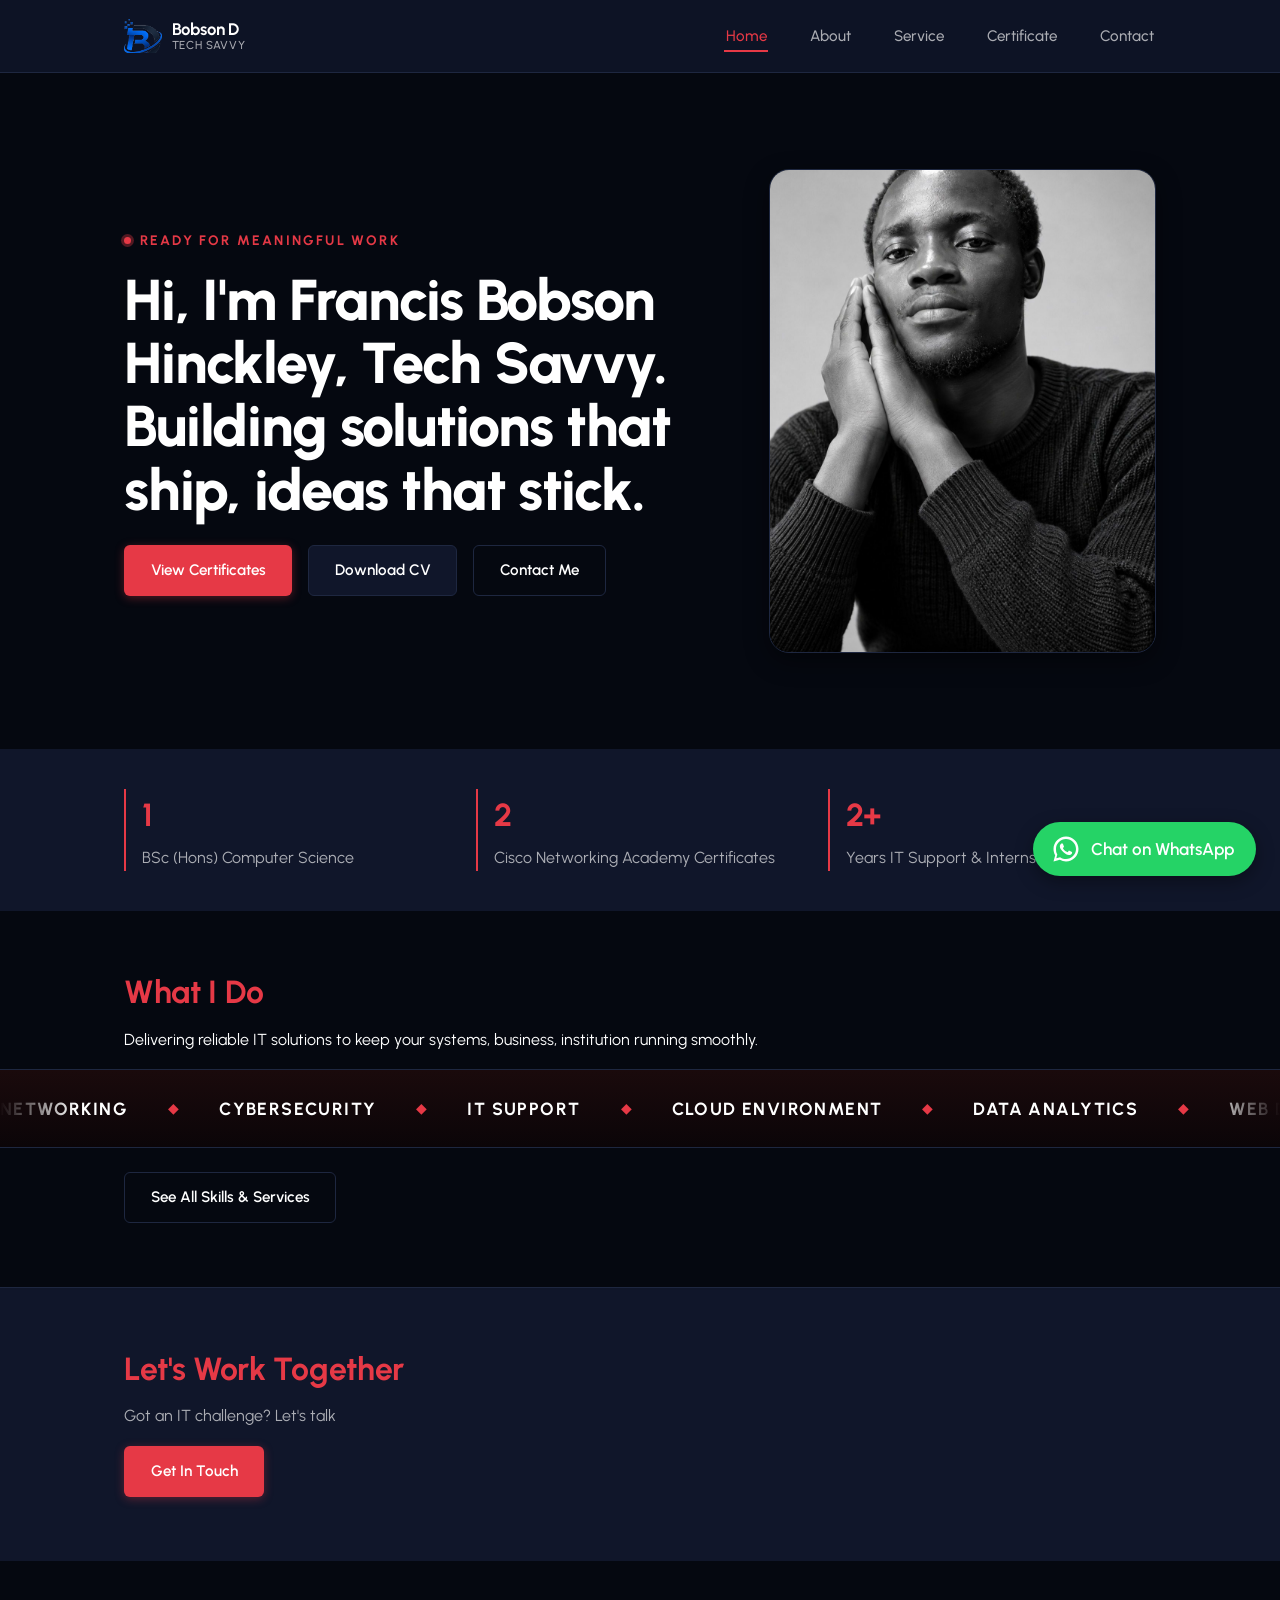
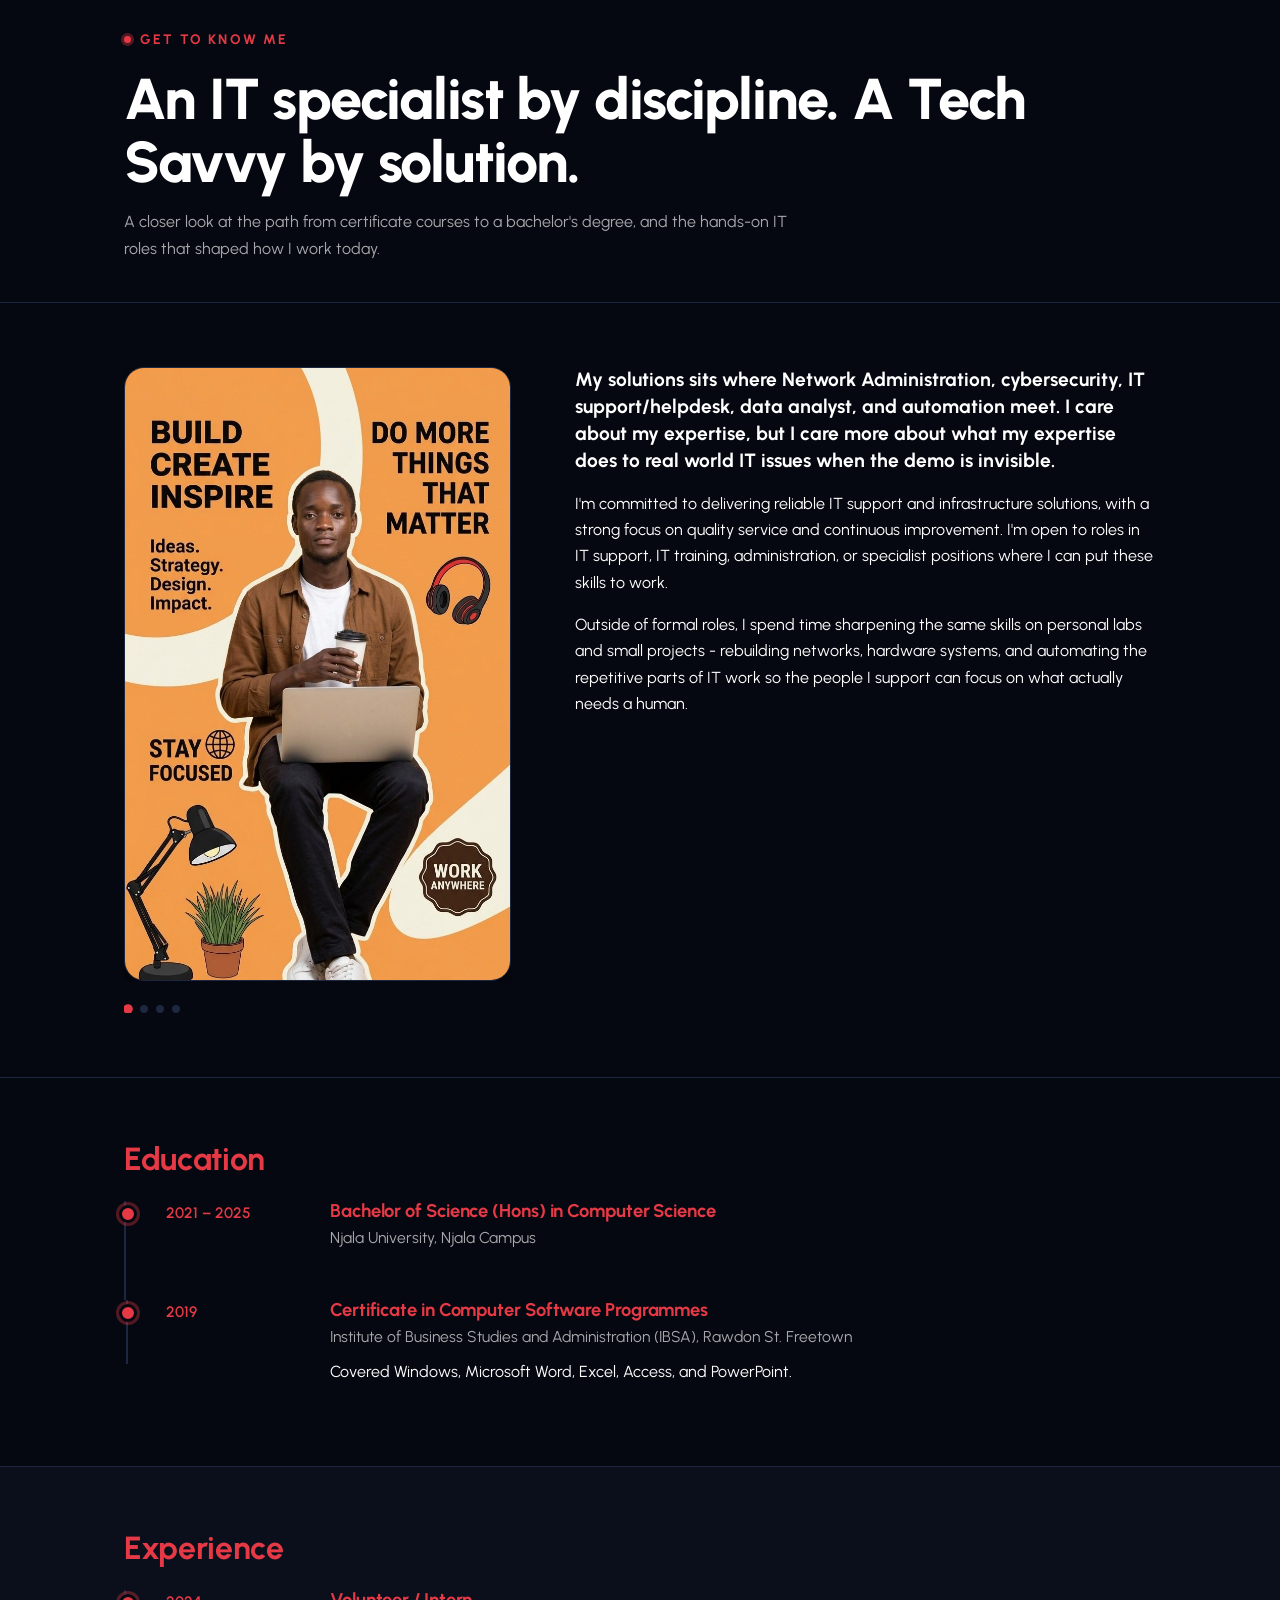
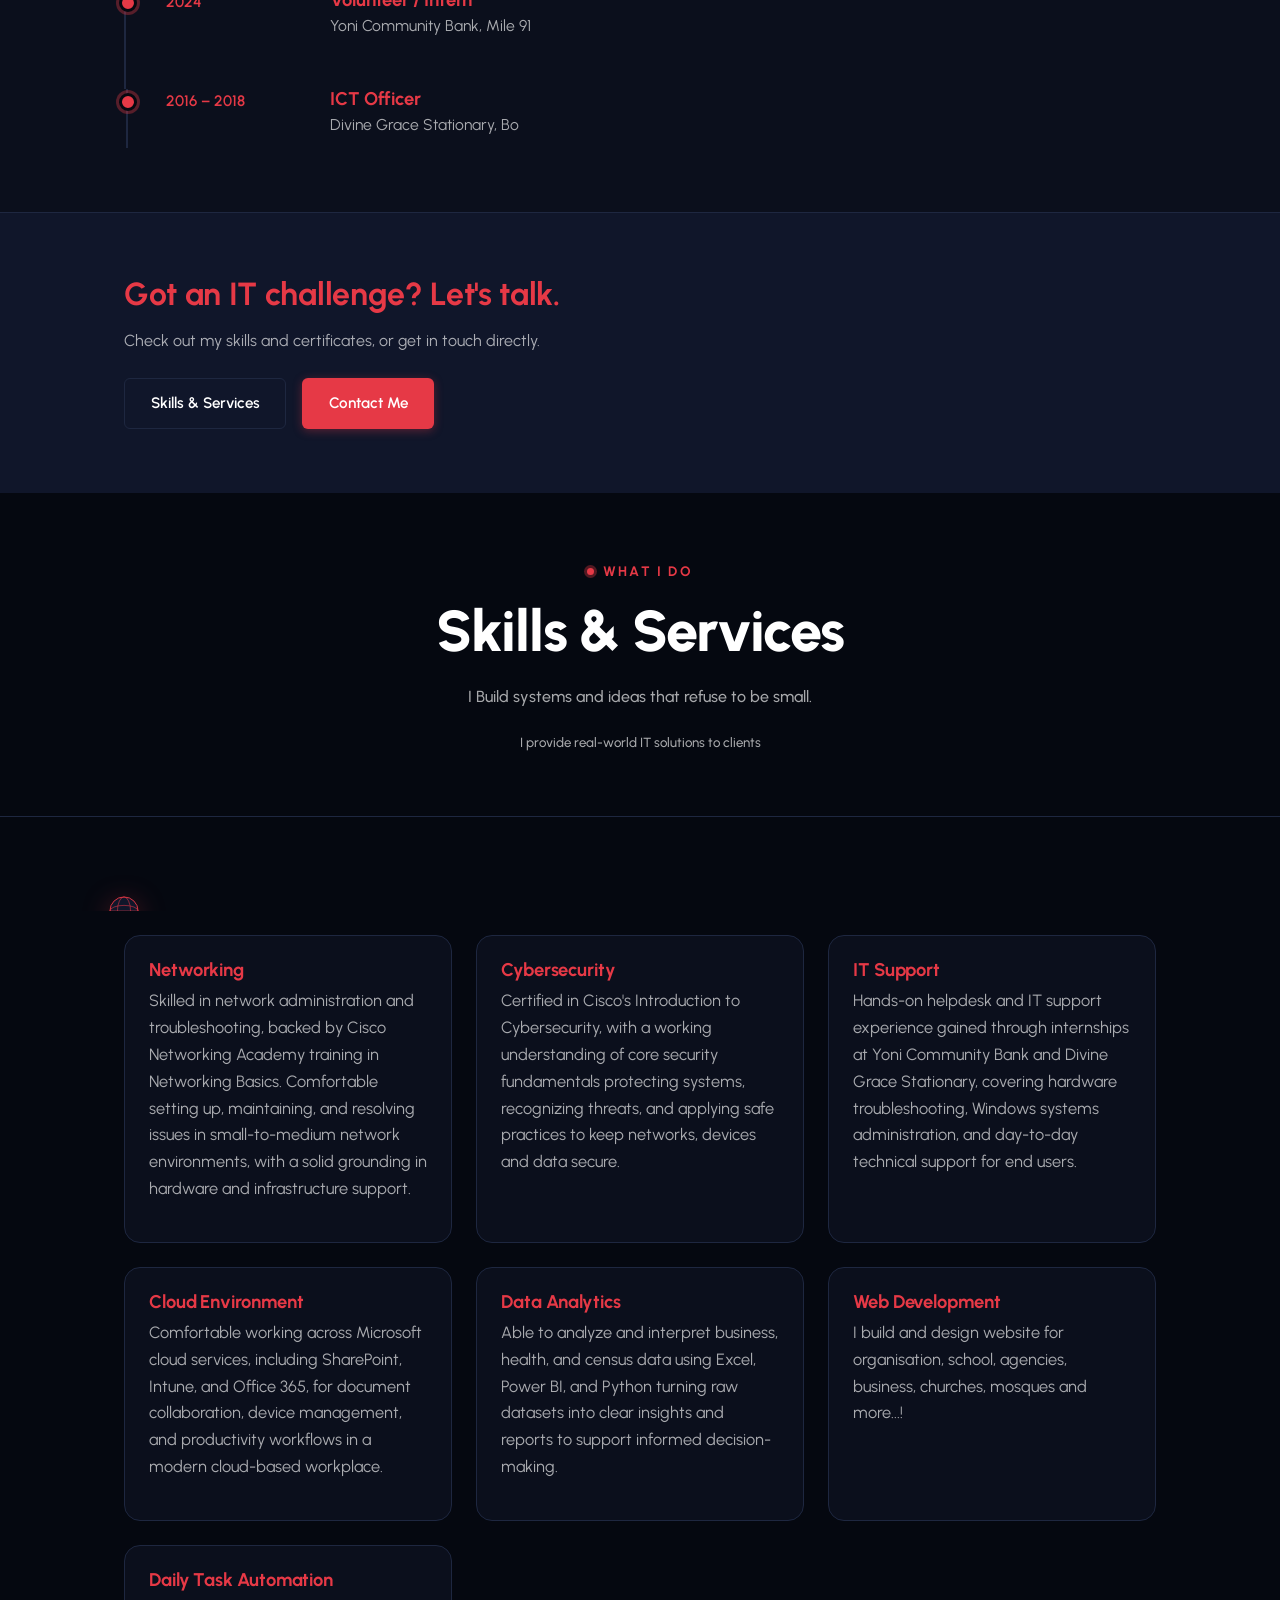
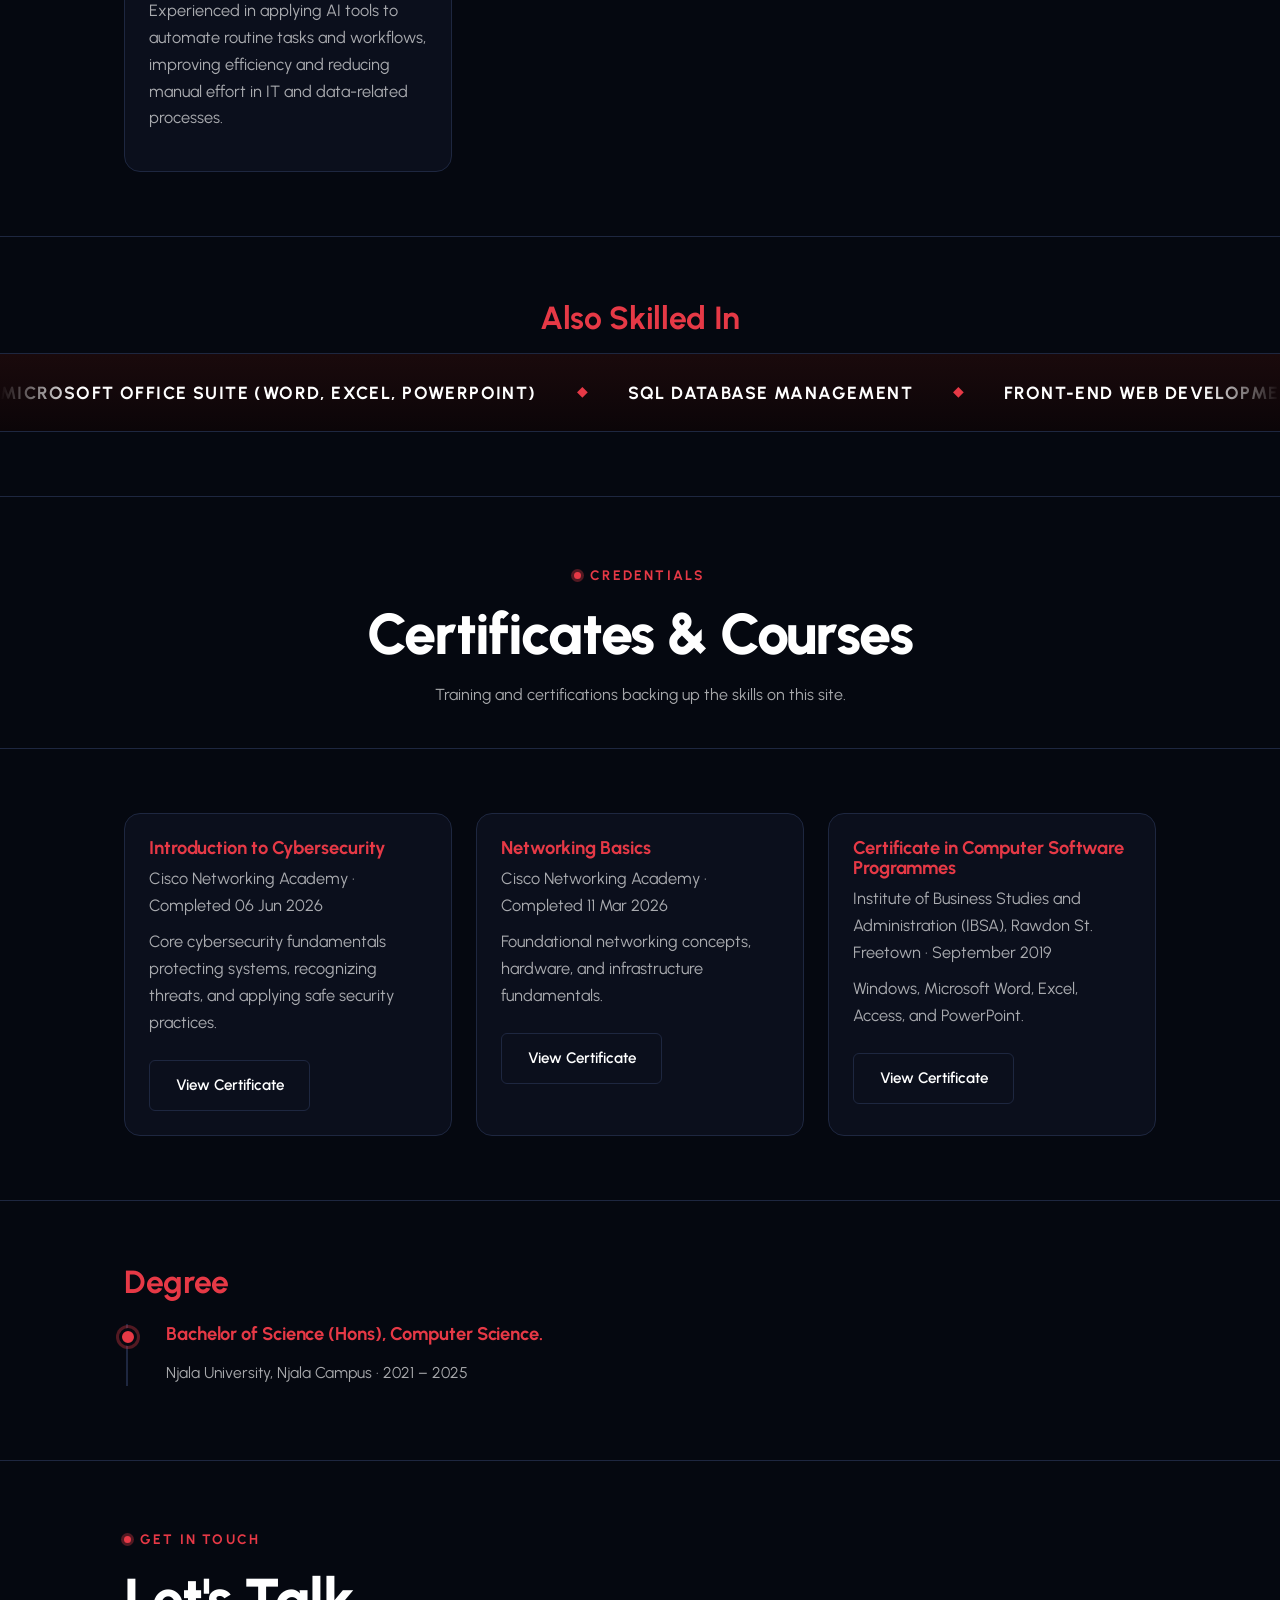
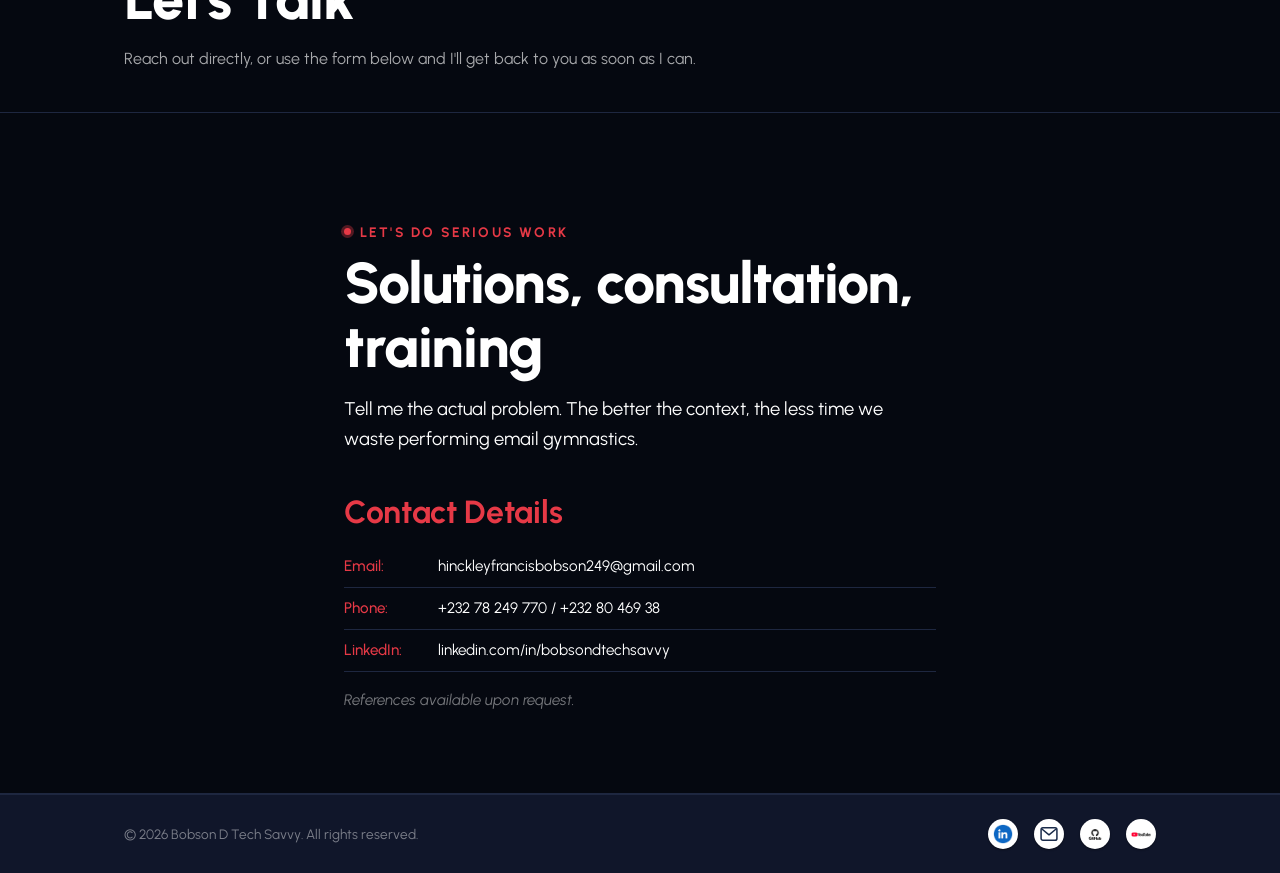
==== commit f1241780: "Wow good!" ====
--- a/index.html
+++ b/index.html
@@ -5,7 +5,7 @@
   <meta name="viewport" content="width=device-width, initial-scale=1.0">
   <title>Bobson D Tech Savvy</title>
   <link rel="icon" type="image/png" href="assets/images/Logo.png">
-  <link rel="stylesheet" href="assets/css/style.css">
+  <link rel="stylesheet" href="assets/css/style.css?v=7">
 </head>
 <body>
 
@@ -553,10 +553,49 @@
   </footer>
 
   <!-- ===== WhatsApp Floating Button ===== -->
-  <a href="https://wa.me/23278249770" target="_blank" rel="noopener" class="whatsapp-float" aria-label="Chat on WhatsApp">
-    <svg viewBox="0 0 24 24" xmlns="http://www.w3.org/2000/svg" fill="white" width="24" height="24">
+  <style>
+    html, body { max-width: 100%; overflow-x: clip; }
+
+    .wa-fab {
+      position: fixed;
+      right: 24px;
+      bottom: 24px;
+      z-index: 2147483000;
+      display: flex;
+      align-items: center;
+      gap: 10px;
+      height: 54px;
+      padding: 0 22px 0 18px;
+      border-radius: 999px;
+      background: #25D366;
+      color: #fff;
+      font: 600 17px/1 'Urbanist', 'Segoe UI', sans-serif;
+      text-decoration: none;
+      box-shadow: 0 6px 18px rgba(0,0,0,.35);
+      transition: transform .2s ease;
+    }
+    .wa-fab:hover { transform: translateY(-2px); }
+    .wa-fab svg { width: 30px; height: 30px; flex-shrink: 0; }
+
+    @media (max-width: 768px) {
+      .wa-fab {
+        width: 56px;
+        height: 56px;
+        padding: 0;
+        justify-content: center;
+        right: 16px;
+        bottom: calc(24px + env(safe-area-inset-bottom));
+        border-radius: 50%;
+      }
+      .wa-fab span { display: none; }
+    }
+  </style>
+
+  <a href="https://wa.me/23278249770" target="_blank" rel="noopener" class="wa-fab" aria-label="Chat on WhatsApp">
+    <svg viewBox="0 0 24 24" xmlns="http://www.w3.org/2000/svg" fill="white">
       <path d="M12 2C6.48 2 2 6.48 2 12c0 1.85.5 3.58 1.36 5.07L2 22l5.09-1.33A9.94 9.94 0 0 0 12 22c5.52 0 10-4.48 10-10S17.52 2 12 2Zm0 18c-1.63 0-3.14-.47-4.42-1.28l-.32-.2-3.02.79.8-2.94-.21-.31A7.94 7.94 0 0 1 4 12c0-4.41 3.59-8 8-8s8 3.59 8 8-3.59 8-8 8Zm4.36-5.87c-.24-.12-1.41-.7-1.63-.78-.22-.08-.38-.12-.54.12-.16.24-.62.78-.76.94-.14.16-.28.18-.52.06-.24-.12-1.02-.38-1.94-1.2-.72-.64-1.2-1.44-1.34-1.68-.14-.24-.02-.37.1-.49.11-.11.24-.28.36-.42.12-.14.16-.24.24-.4.08-.16.04-.3-.02-.42-.06-.12-.54-1.3-.74-1.78-.19-.46-.39-.4-.54-.4h-.46c-.16 0-.42.06-.64.3-.22.24-.84.82-.84 2s.86 2.32.98 2.48c.12.16 1.7 2.6 4.12 3.64.58.25 1.03.4 1.38.51.58.18 1.11.16 1.53.1.47-.07 1.41-.58 1.61-1.14.2-.56.2-1.04.14-1.14-.06-.1-.22-.16-.46-.28Z"/>
     </svg>
+    <span>Chat on WhatsApp</span>
   </a>
 
   <script src="assets/js/main.js"></script>
--- a/assets/css/style.css
+++ b/assets/css/style.css
@@ -1,4 +1,4 @@
-/* =========================================================
+/*  =========================================================
    Francis Bobson Hinckley — Portfolio Stylesheet
    Dark theme: blue-black background, white text, red accent.
    Refined pass: consistent radius scale, layered shadows,
@@ -1380,33 +1380,64 @@
 
 /* =========================================================
    WhatsApp floating button
-   Resized down (56px → 44px) and nudged up slightly
-   (bottom 24px → 34px) per request.
+   Fixed to the right edge and vertically centered in the
+   viewport (top: 50% + translateY(-50%)), so it stays in the
+   middle of the screen while scrolling.
    ========================================================= */
 .whatsapp-float {
-  position: fixed;
-  bottom: 34px;
-  right: 24px;
-  width: 44px;
-  height: 44px;
-  background: #25D366;
-  border-radius: 50%;
-  display: flex;
-  align-items: center;
-  justify-content: center;
-  box-shadow: 0 4px 12px rgba(0, 0, 0, 0.25);
-  z-index: 998; /* below the scroll progress bar, above everything else */
-  transition: transform 0.2s var(--ease);
-}
-
+    position: fixed;
+    right: 24px;
+    top: 50%;
+    bottom: auto;
+    transform: translateY(-50%);
+
+    width: 58px;
+    height: 58px;
+
+    display: flex;
+    align-items: center;
+    justify-content: center;
+
+    background: #25D366;
+    color: #fff;
+    border-radius: 50%;
+
+    text-decoration: none;
+    z-index: 9999;
+
+    box-shadow: 0 4px 14px rgba(0, 0, 0, 0.25);
+
+    transition: transform 0.2s ease, box-shadow 0.2s ease;
+}
+
+.whatsapp-float svg {
+    width: 30px;
+    height: 30px;
+}
+
+/* Keep the vertical centering while scaling on hover */
 .whatsapp-float:hover {
-  transform: scale(1.08);
-}
-
-@media (prefers-reduced-motion: reduce) {
-  .whatsapp-float {
-    transition: none;
-  }
+    transform: translateY(-50%) scale(1.08);
+    box-shadow: 0 6px 18px rgba(0, 0, 0, 0.30);
+}
+
+/* =========================
+   MOBILE
+   ========================= */
+@media (max-width: 768px) {
+    .whatsapp-float {
+        width: 52px;
+        height: 52px;
+
+        right: 16px;
+        top: 50%;
+        bottom: auto;
+    }
+
+    .whatsapp-float svg {
+        width: 27px;
+        height: 27px;
+    }
 }
 
 /* =========================================================
@@ -1507,10 +1538,16 @@
   }
 
   .whatsapp-float {
-    bottom: 28px;
-    right: 18px;
-    width: 40px;
-    height: 40px;
+    width: 52px;
+    height: 52px;
+    right: 16px;
+    top: 50%;
+    bottom: auto;
+  }
+
+  .whatsapp-float svg {
+    width: 27px;
+    height: 27px;
   }
 }
 
@@ -1519,3 +1556,101 @@
     transition: opacity 0.01s linear, visibility 0.01s linear !important;
   }
 }
+
+/* =========================================================
+   WhatsApp button — FINAL OVERRIDE
+   Desktop: pill-shaped "Chat on WhatsApp" button, fixed in the
+   bottom-right corner. Mobile (<=768px): round icon-only button,
+   fixed in the bottom-right corner. No HTML change needed; the
+   label text is added with ::after and hidden on mobile.
+   ========================================================= */
+a.whatsapp-float,
+.whatsapp-float {
+  position: fixed !important;
+  left: auto !important;
+  top: auto !important;
+  right: 24px !important;
+  bottom: 24px !important;
+  transform: none !important;
+  z-index: 2147483000 !important;
+
+  display: flex !important;
+  align-items: center !important;
+  justify-content: center !important;
+  gap: 10px !important;
+
+  width: auto !important;
+  height: 54px !important;
+  padding: 0 22px 0 18px !important;
+  border-radius: 999px !important;
+
+  background: #25D366 !important;
+  color: #fff !important;
+  font-family: var(--font-body);
+  font-size: 1.05rem;
+  font-weight: 600;
+  line-height: 1;
+  white-space: nowrap;
+  box-shadow: 0 6px 18px rgba(0, 0, 0, 0.35) !important;
+}
+
+a.whatsapp-float svg,
+.whatsapp-float svg {
+  width: 30px !important;
+  height: 30px !important;
+  flex-shrink: 0;
+}
+
+a.whatsapp-float::after,
+.whatsapp-float::after {
+  content: "Chat on WhatsApp";
+}
+
+a.whatsapp-float:hover,
+.whatsapp-float:hover {
+  transform: translateY(-2px) !important;
+  box-shadow: 0 10px 24px rgba(0, 0, 0, 0.4) !important;
+}
+
+@media (max-width: 768px) {
+  a.whatsapp-float,
+  .whatsapp-float {
+    width: 56px !important;
+    height: 56px !important;
+    padding: 0 !important;
+    gap: 0 !important;
+    right: 16px !important;
+    bottom: calc(24px + env(safe-area-inset-bottom)) !important;
+    border-radius: 50% !important;
+  }
+
+  a.whatsapp-float::after,
+  .whatsapp-float::after {
+    content: none;
+    display: none;
+  }
+
+  a.whatsapp-float:hover,
+  .whatsapp-float:hover {
+    transform: scale(1.05) !important;
+  }
+}
+
+/* =========================================================
+   Horizontal overflow fix (mobile)
+   Off-screen slides (translateX(60px)) and other wide items
+   were making the page wider than the phone screen, which
+   pushed the fixed WhatsApp button partly off the right edge.
+   Clipping the overflow keeps the layout exactly screen-wide.
+   ========================================================= */
+html,
+body {
+  max-width: 100%;
+  overflow-x: clip;
+}
+
+.slides,
+.bio-slideshow,
+.page-section {
+  overflow: hidden;
+}
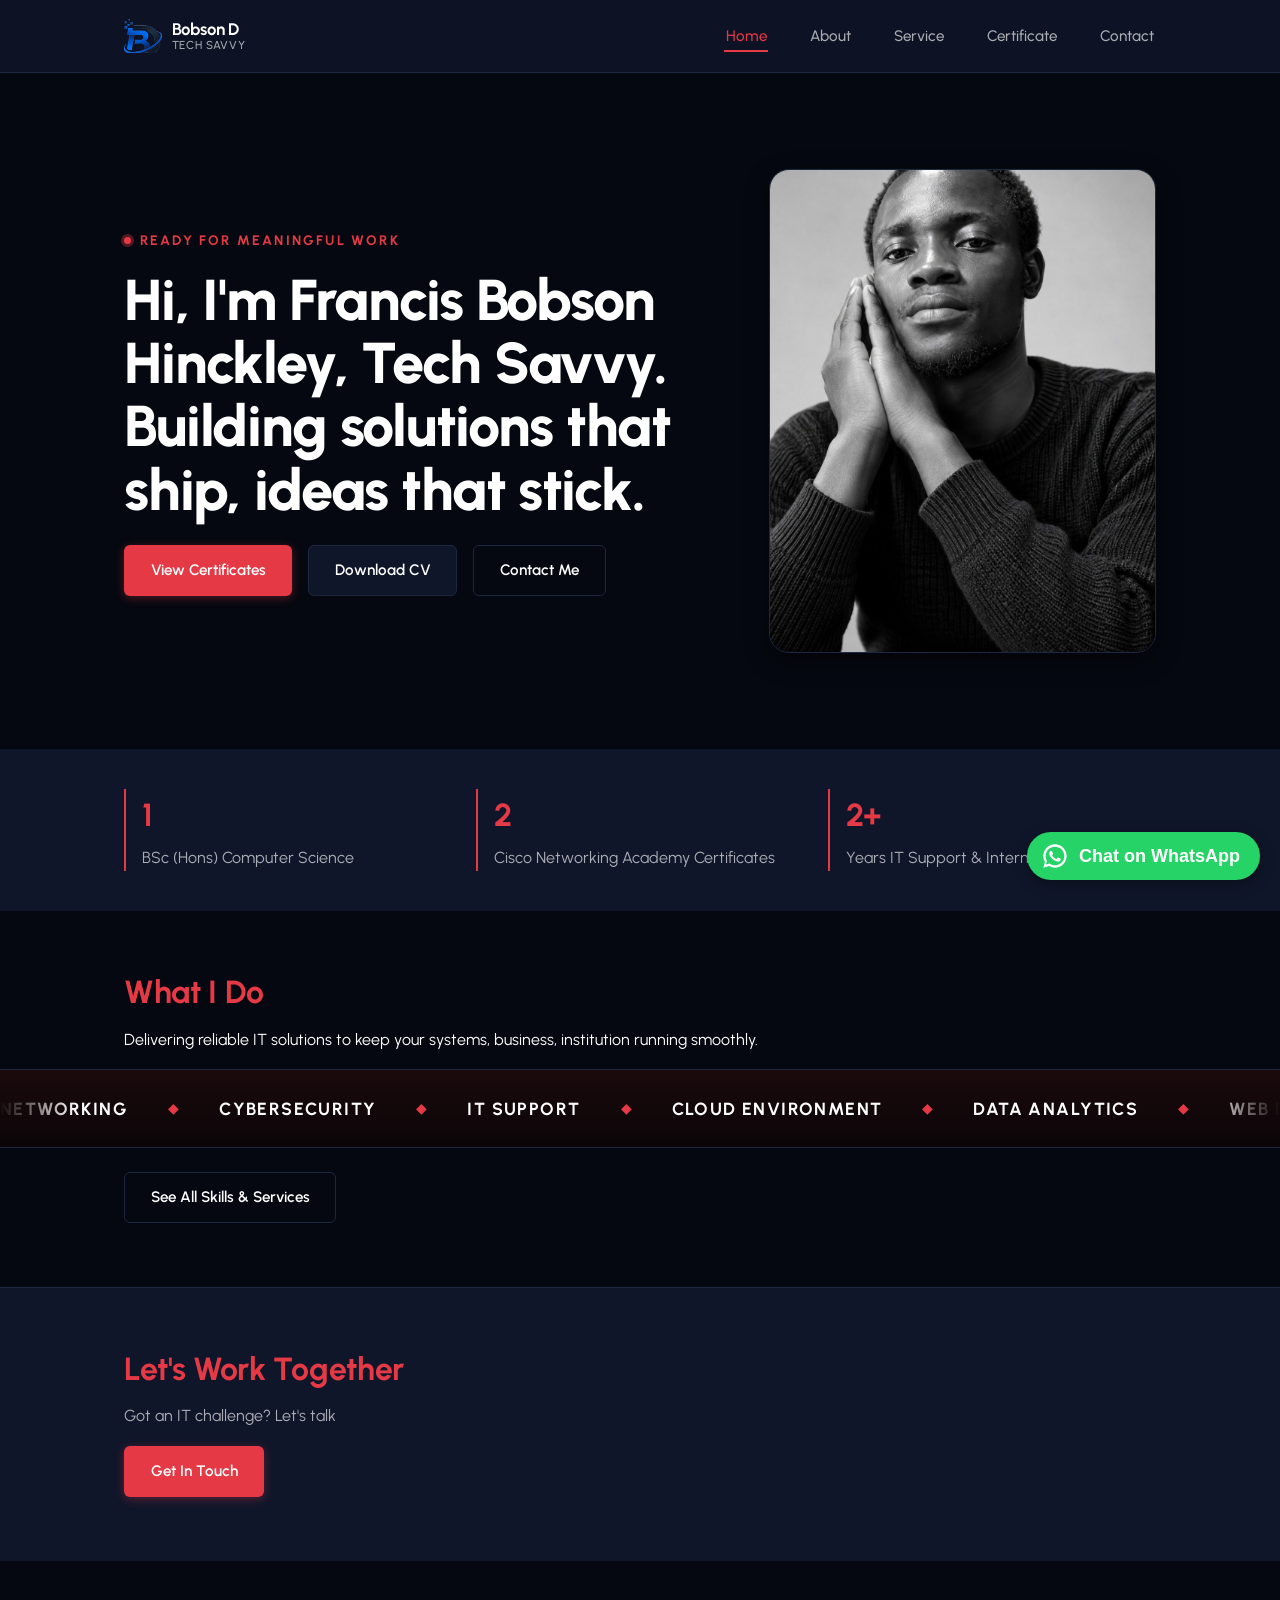
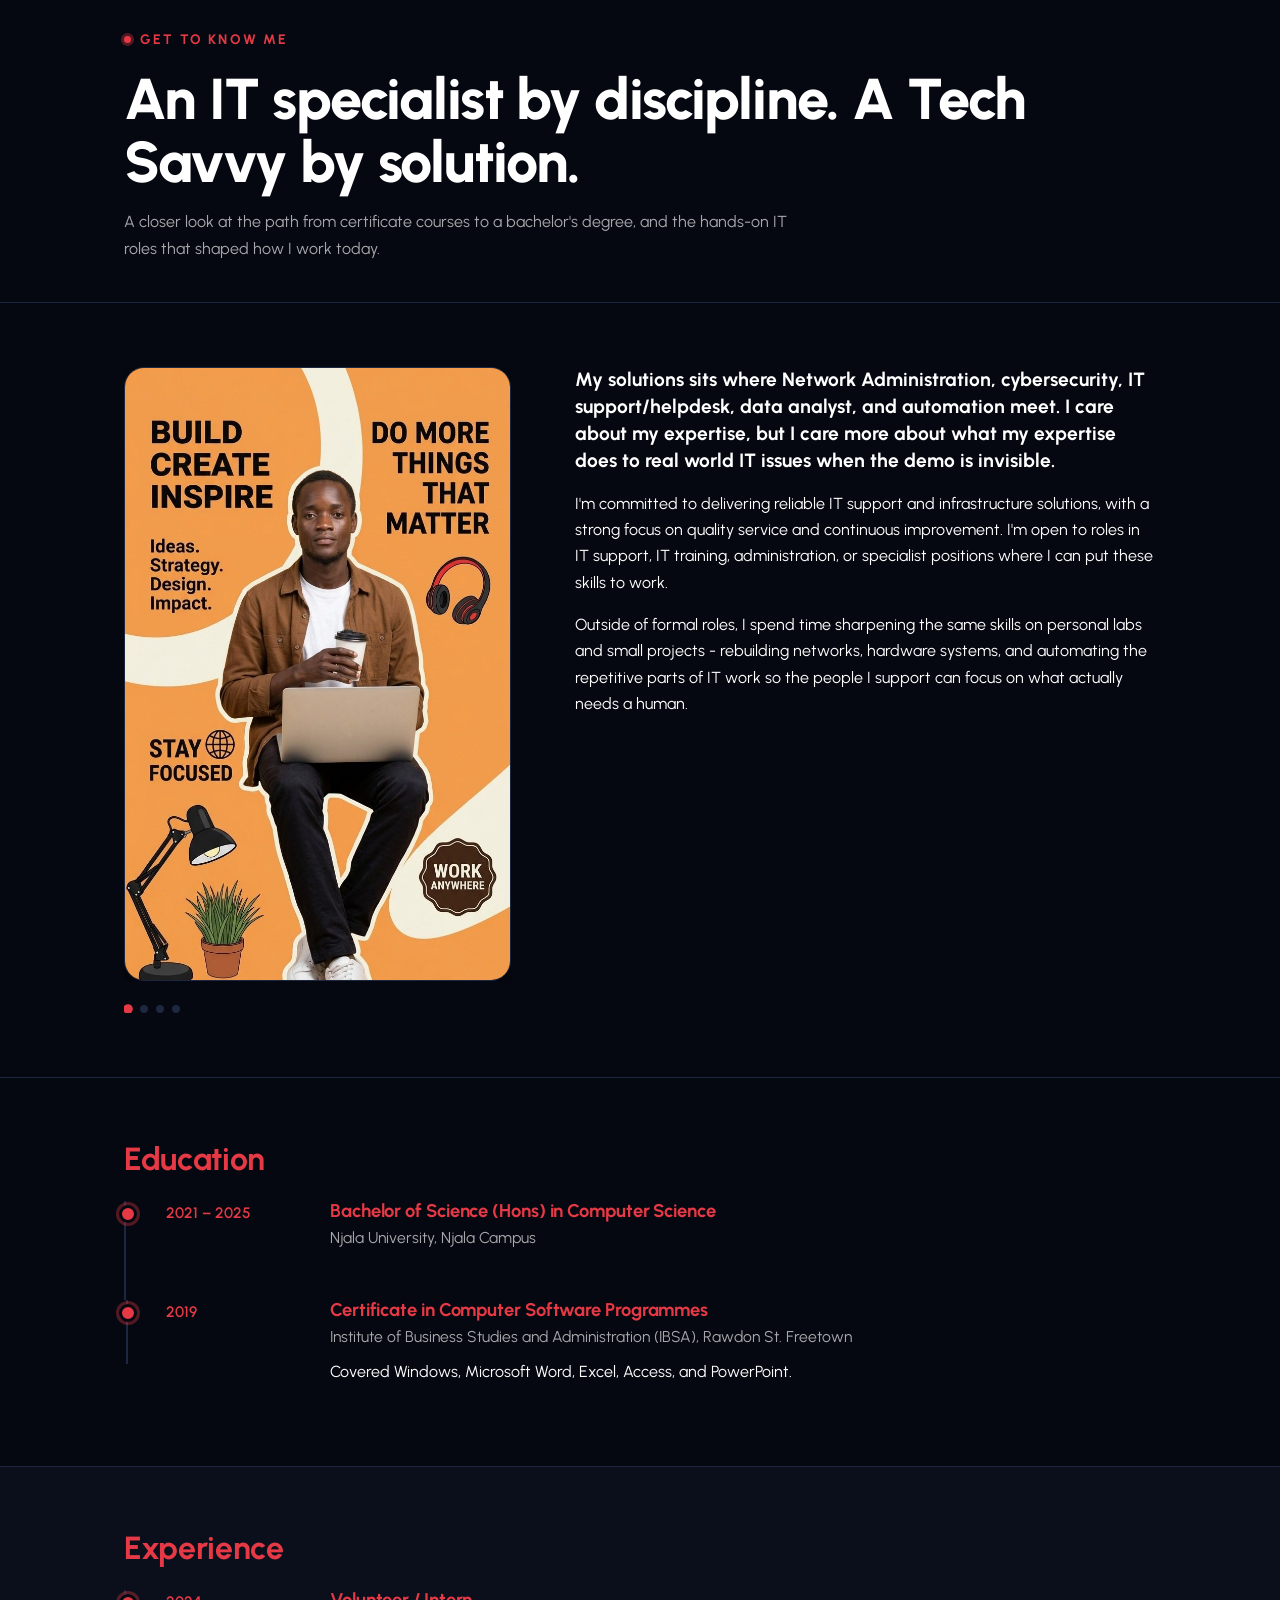
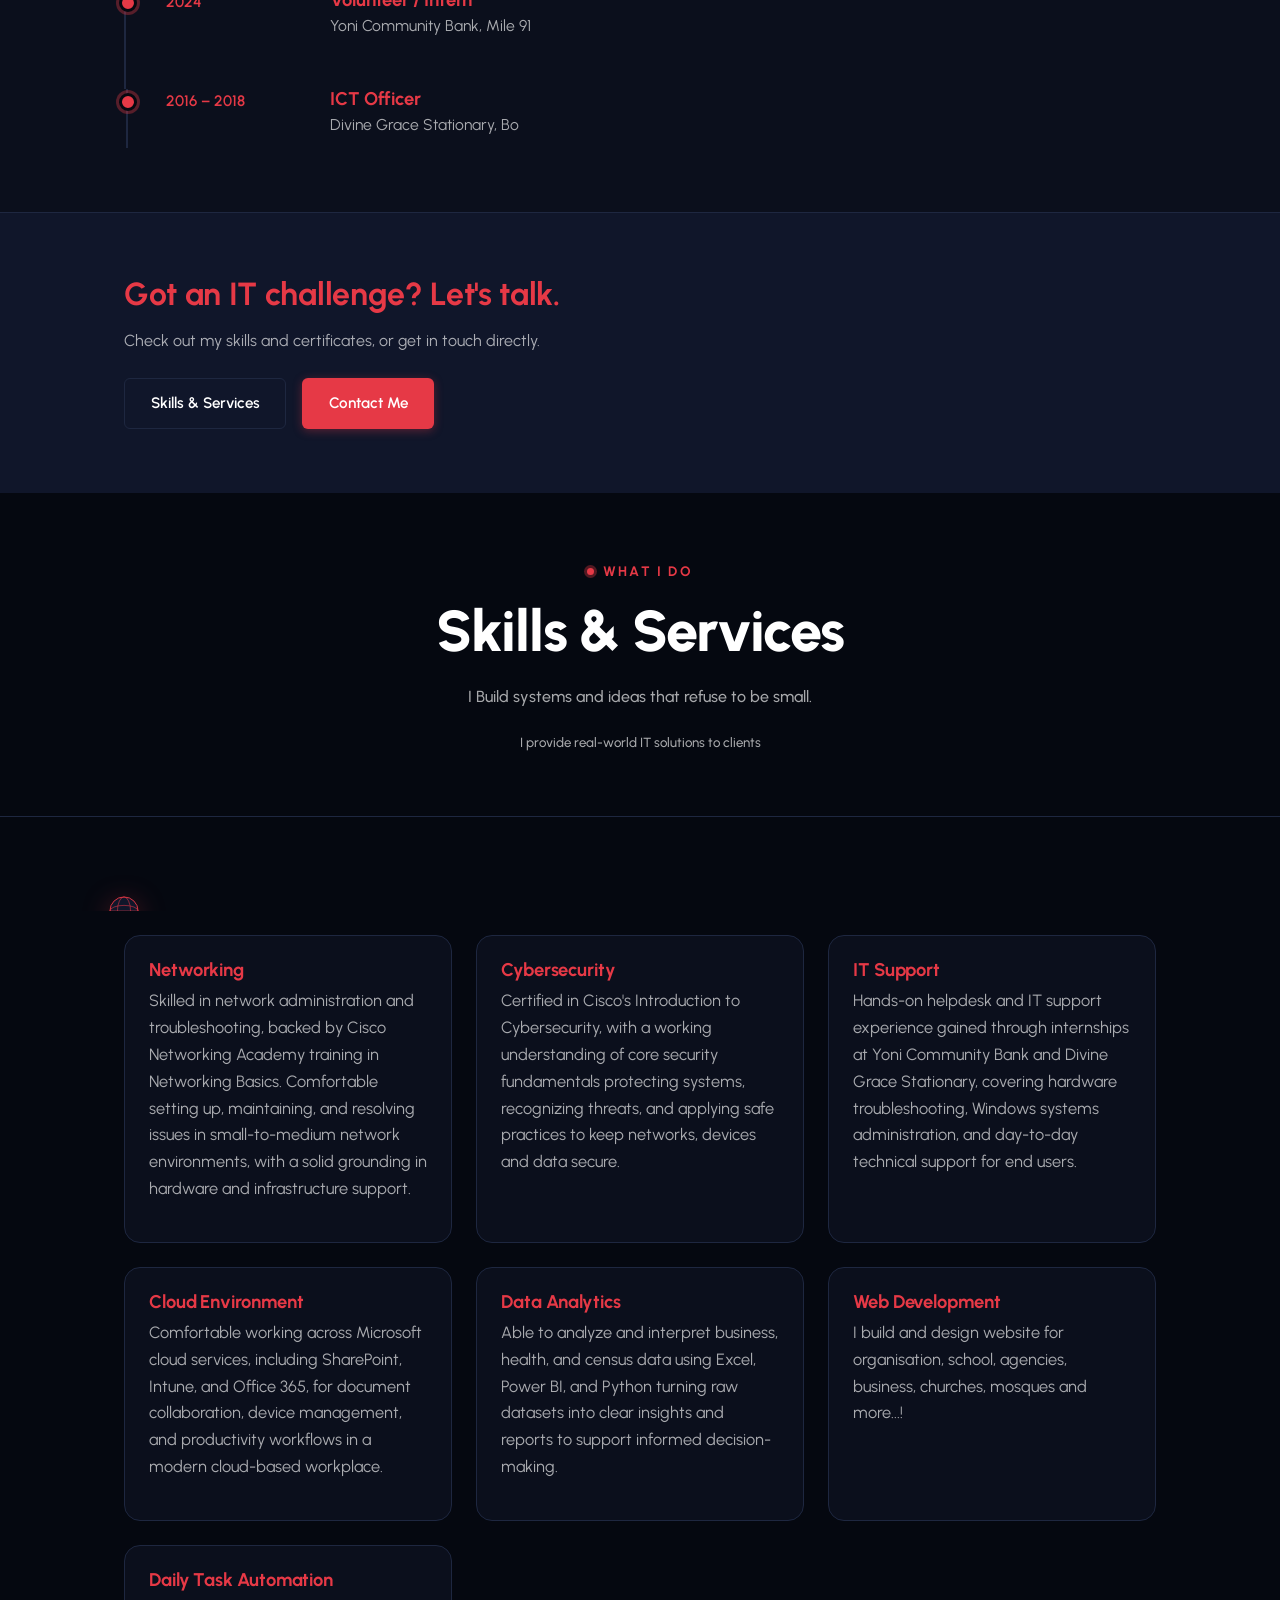
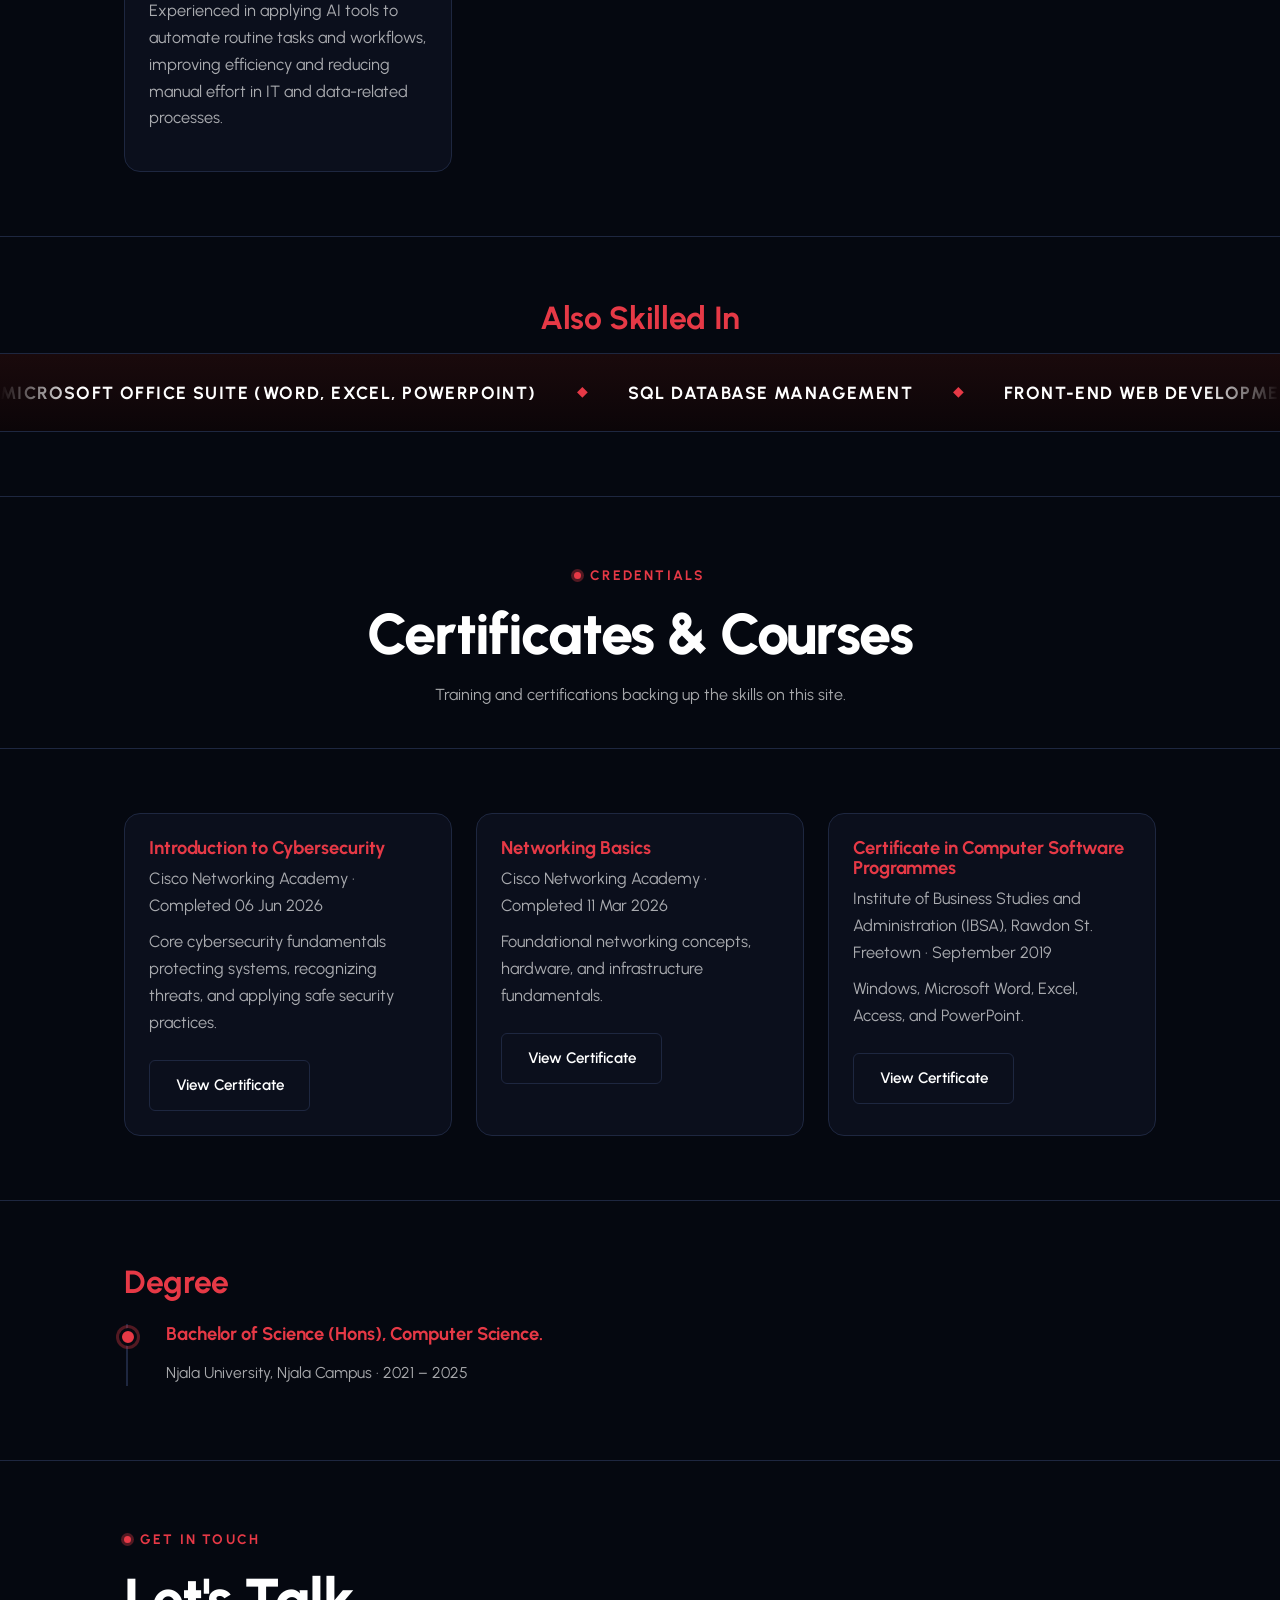
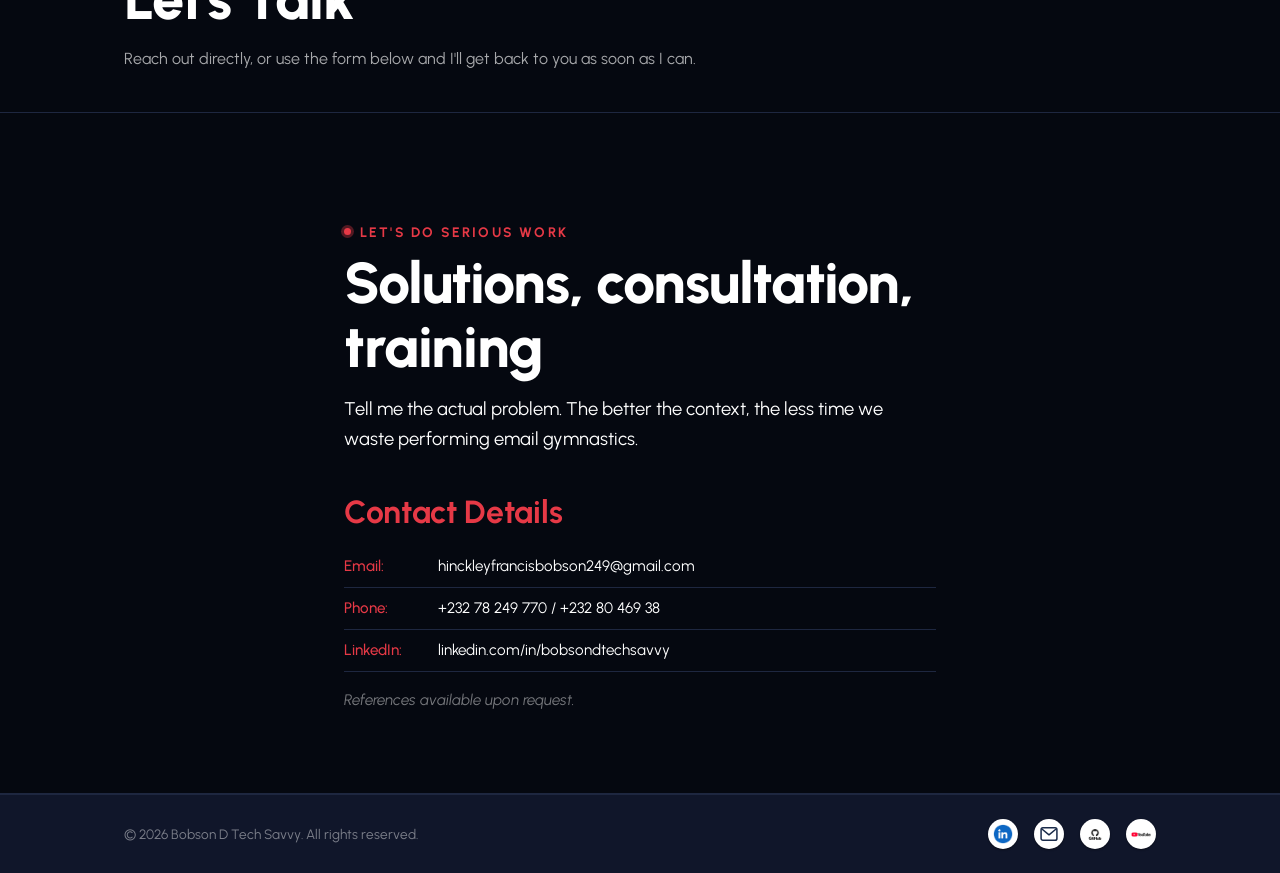
==== commit 259a2b44: "Good Work" ====
--- a/index.html
+++ b/index.html
@@ -556,27 +556,33 @@
   <style>
     html, body { max-width: 100%; overflow-x: clip; }
 
+    /* Desktop: pill with icon + "Chat on WhatsApp", bottom-right */
     .wa-fab {
       position: fixed;
-      right: 24px;
-      bottom: 24px;
+      right: 20px;
+      bottom: 20px;
       z-index: 2147483000;
       display: flex;
       align-items: center;
       gap: 10px;
-      height: 54px;
-      padding: 0 22px 0 18px;
+      height: 48px;
+      padding: 0 20px 0 14px;
       border-radius: 999px;
       background: #25D366;
       color: #fff;
-      font: 600 17px/1 'Urbanist', 'Segoe UI', sans-serif;
+      font-family: Arial, Helvetica, sans-serif;
+      font-size: 18px;
+      font-weight: 600;
+      line-height: 1;
+      white-space: nowrap;
       text-decoration: none;
-      box-shadow: 0 6px 18px rgba(0,0,0,.35);
-      transition: transform .2s ease;
+      box-shadow: 0 4px 14px rgba(0,0,0,.35);
+      transition: transform .2s ease, box-shadow .2s ease;
     }
-    .wa-fab:hover { transform: translateY(-2px); }
-    .wa-fab svg { width: 30px; height: 30px; flex-shrink: 0; }
-
+    .wa-fab:hover { transform: translateY(-2px); box-shadow: 0 8px 20px rgba(0,0,0,.4); }
+    .wa-fab svg { width: 28px; height: 28px; flex-shrink: 0; }
+
+    /* Mobile: round icon-only button, bottom-right */
     @media (max-width: 768px) {
       .wa-fab {
         width: 56px;
@@ -587,6 +593,7 @@
         bottom: calc(24px + env(safe-area-inset-bottom));
         border-radius: 50%;
       }
+      .wa-fab svg { width: 30px; height: 30px; }
       .wa-fab span { display: none; }
     }
   </style>
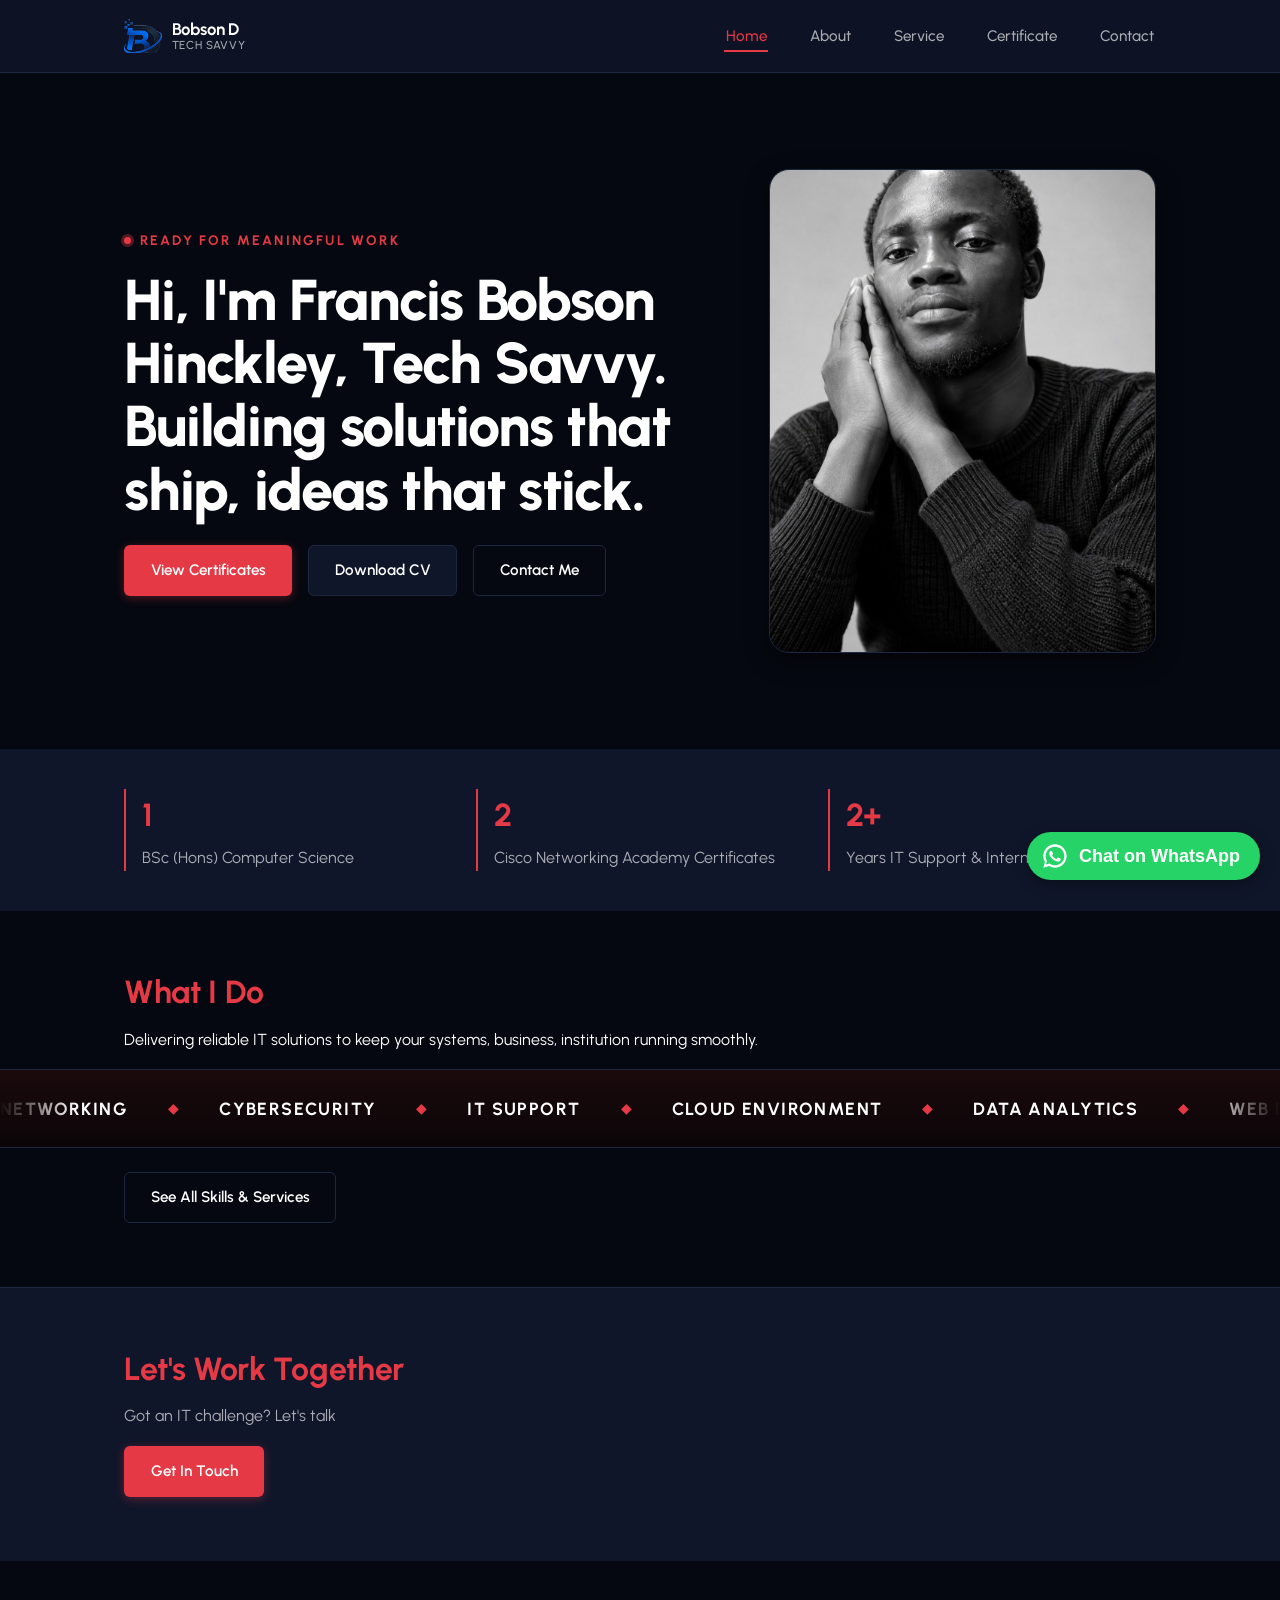
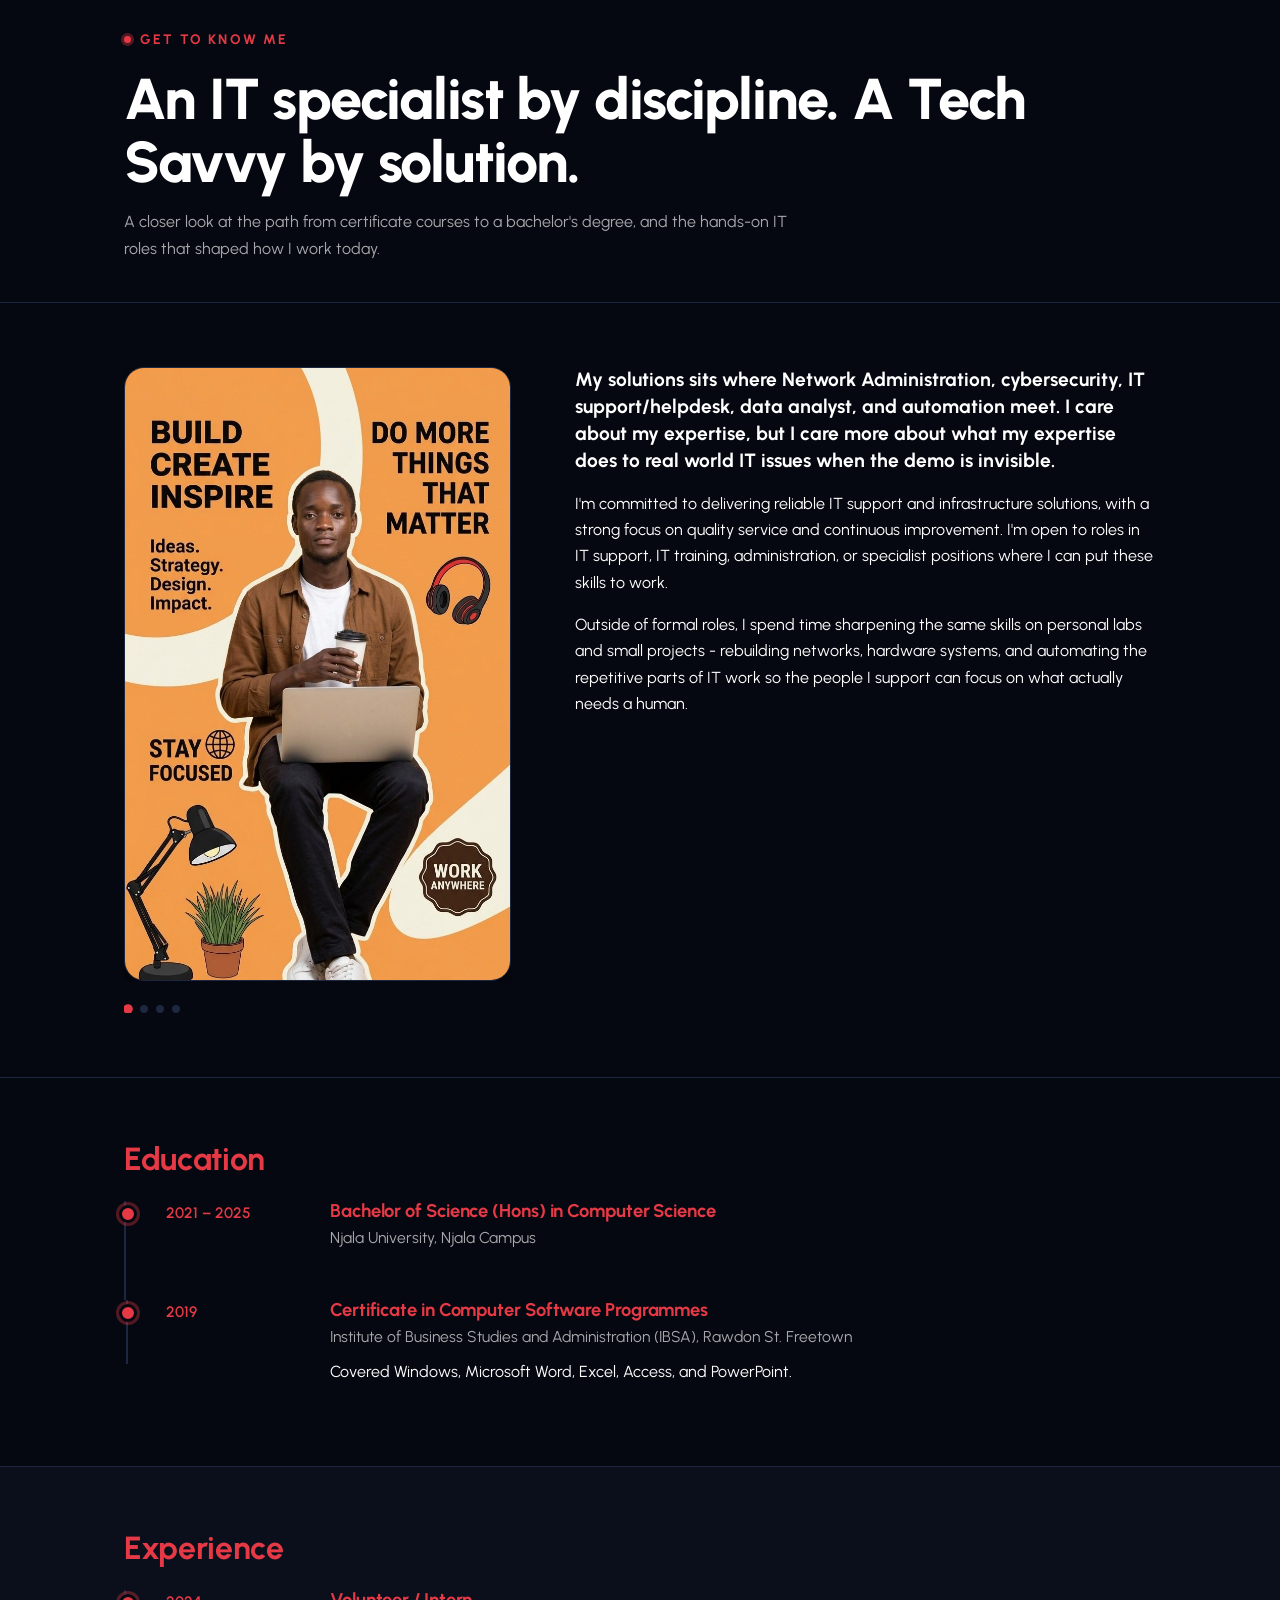
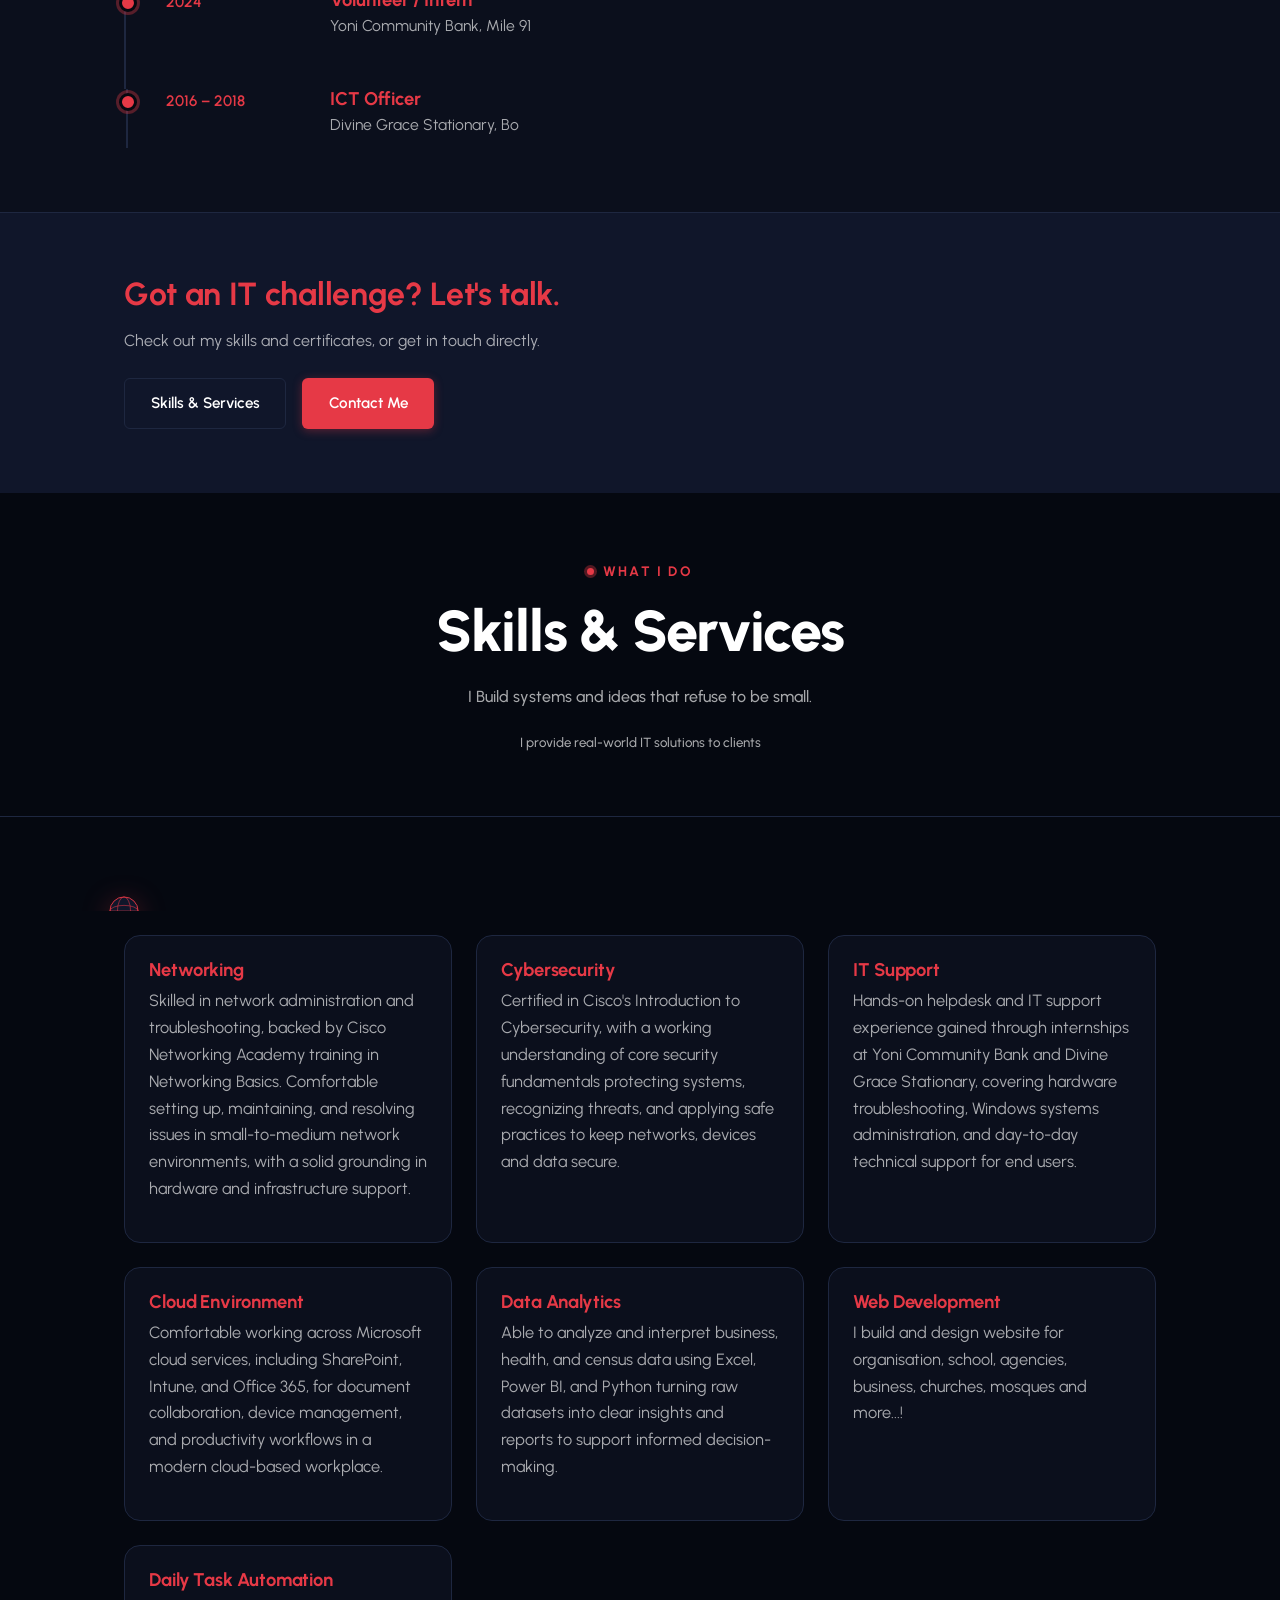
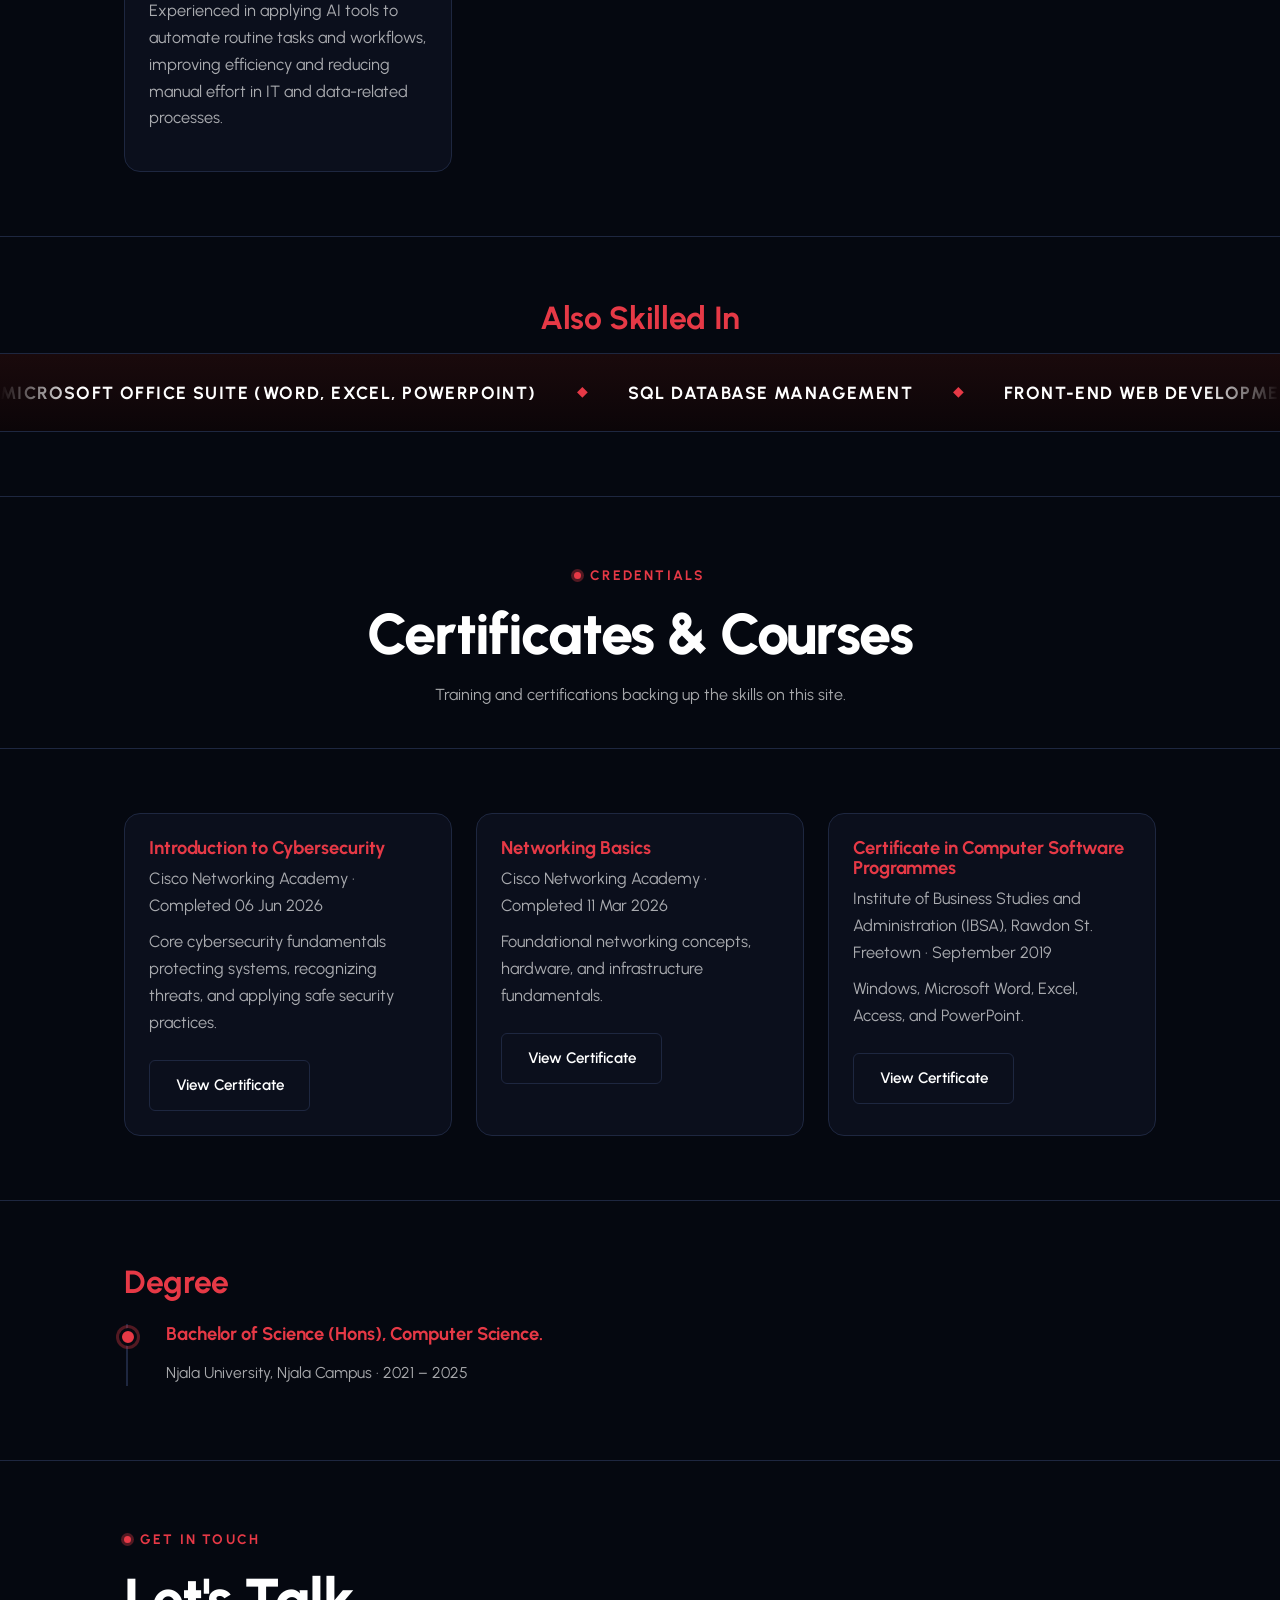
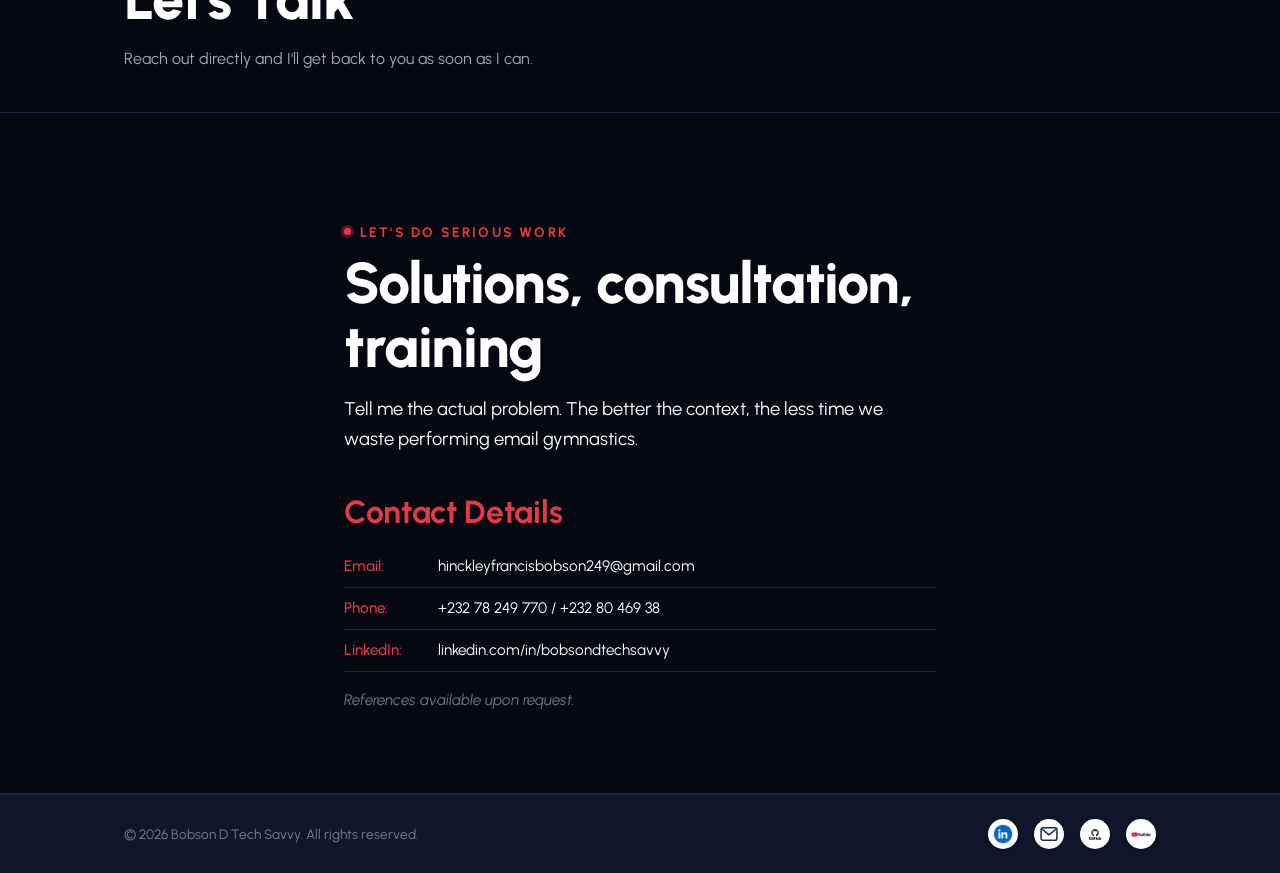
==== commit 4a3f88ef: "Wow good!" ====
--- a/index.html
+++ b/index.html
@@ -5,7 +5,7 @@
   <meta name="viewport" content="width=device-width, initial-scale=1.0">
   <title>Bobson D Tech Savvy</title>
   <link rel="icon" type="image/png" href="assets/images/Logo.png">
-  <link rel="stylesheet" href="assets/css/style.css?v=7">
+  <link rel="stylesheet" href="assets/css/style.css?v=8">
 </head>
 <body>
 
@@ -487,7 +487,7 @@
         <div class="container">
           <p class="eyebrow">Get In Touch</p>
           <h1>Let's Talk</h1>
-          <p>Reach out directly, or use the form below and I'll get back to you as soon as I can.</p>
+          <p>Reach out directly and I'll get back to you as soon as I can.</p>
         </div>
       </section>
 
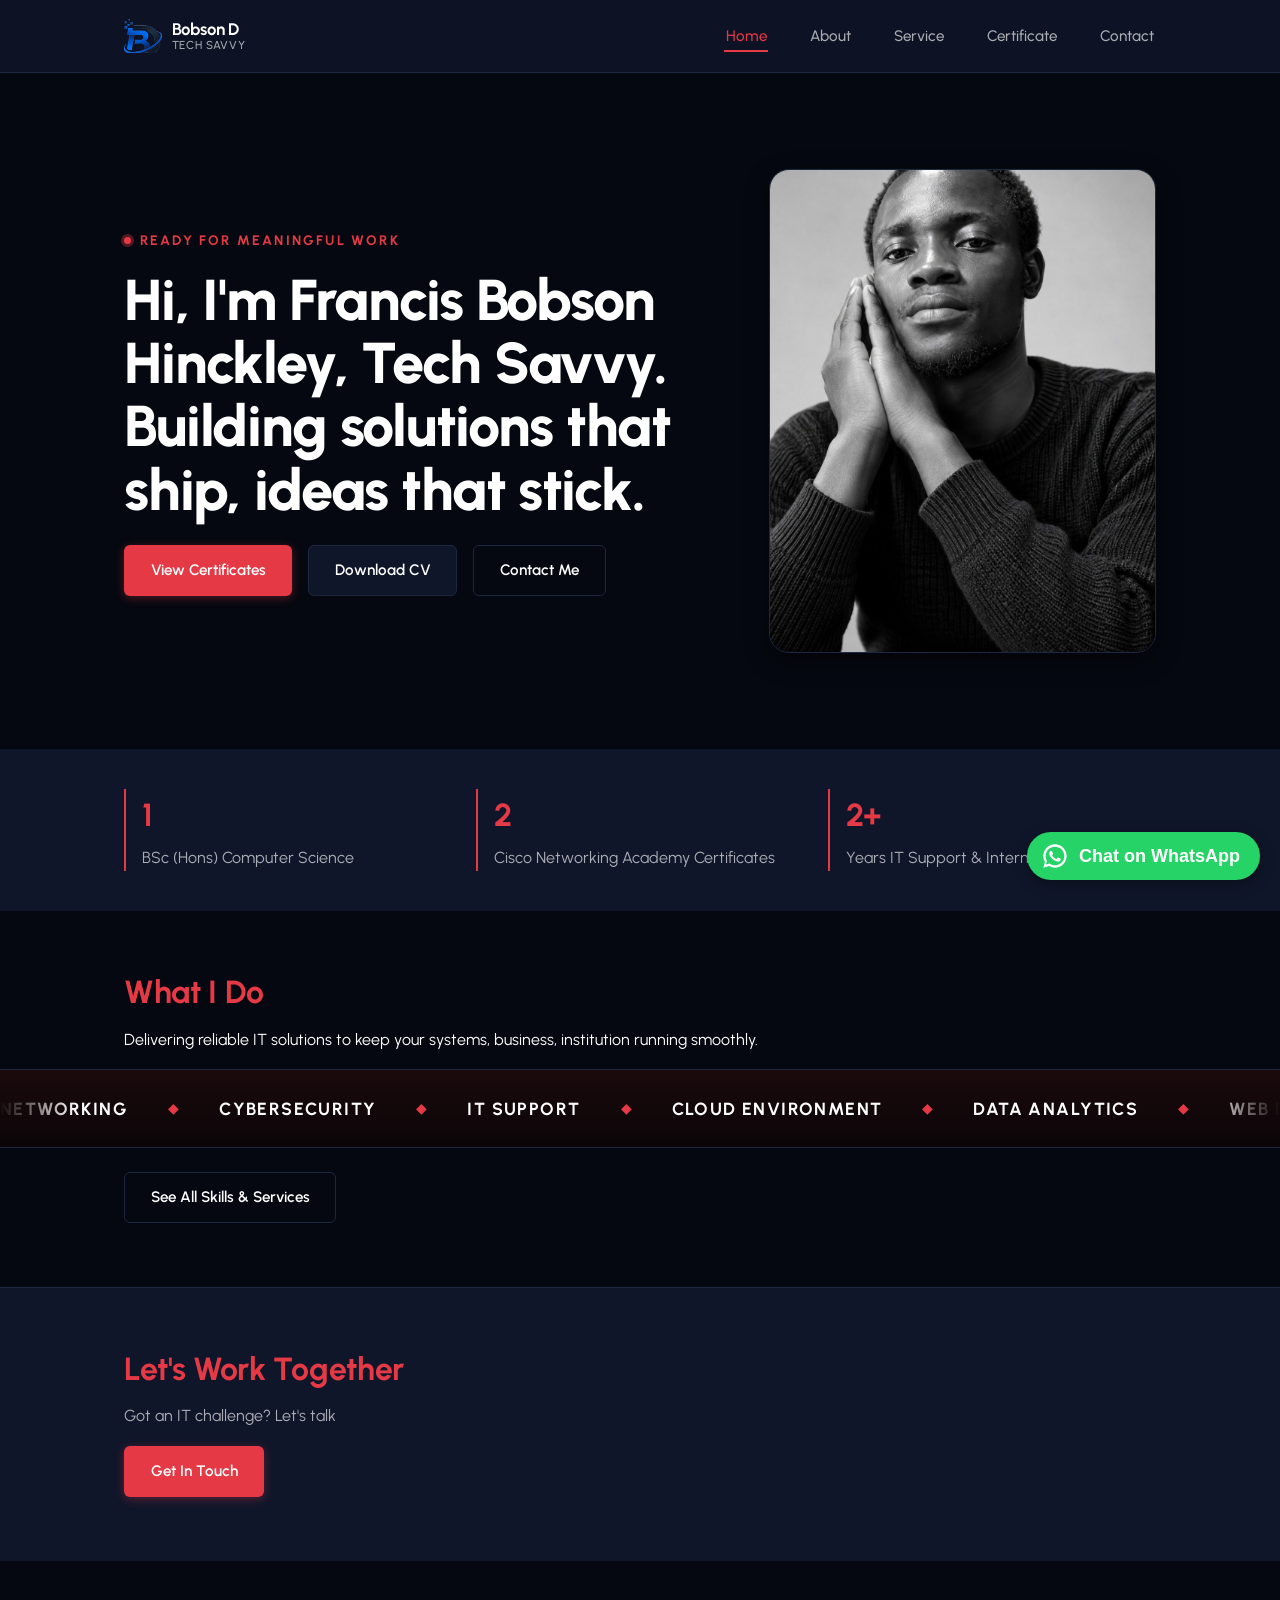
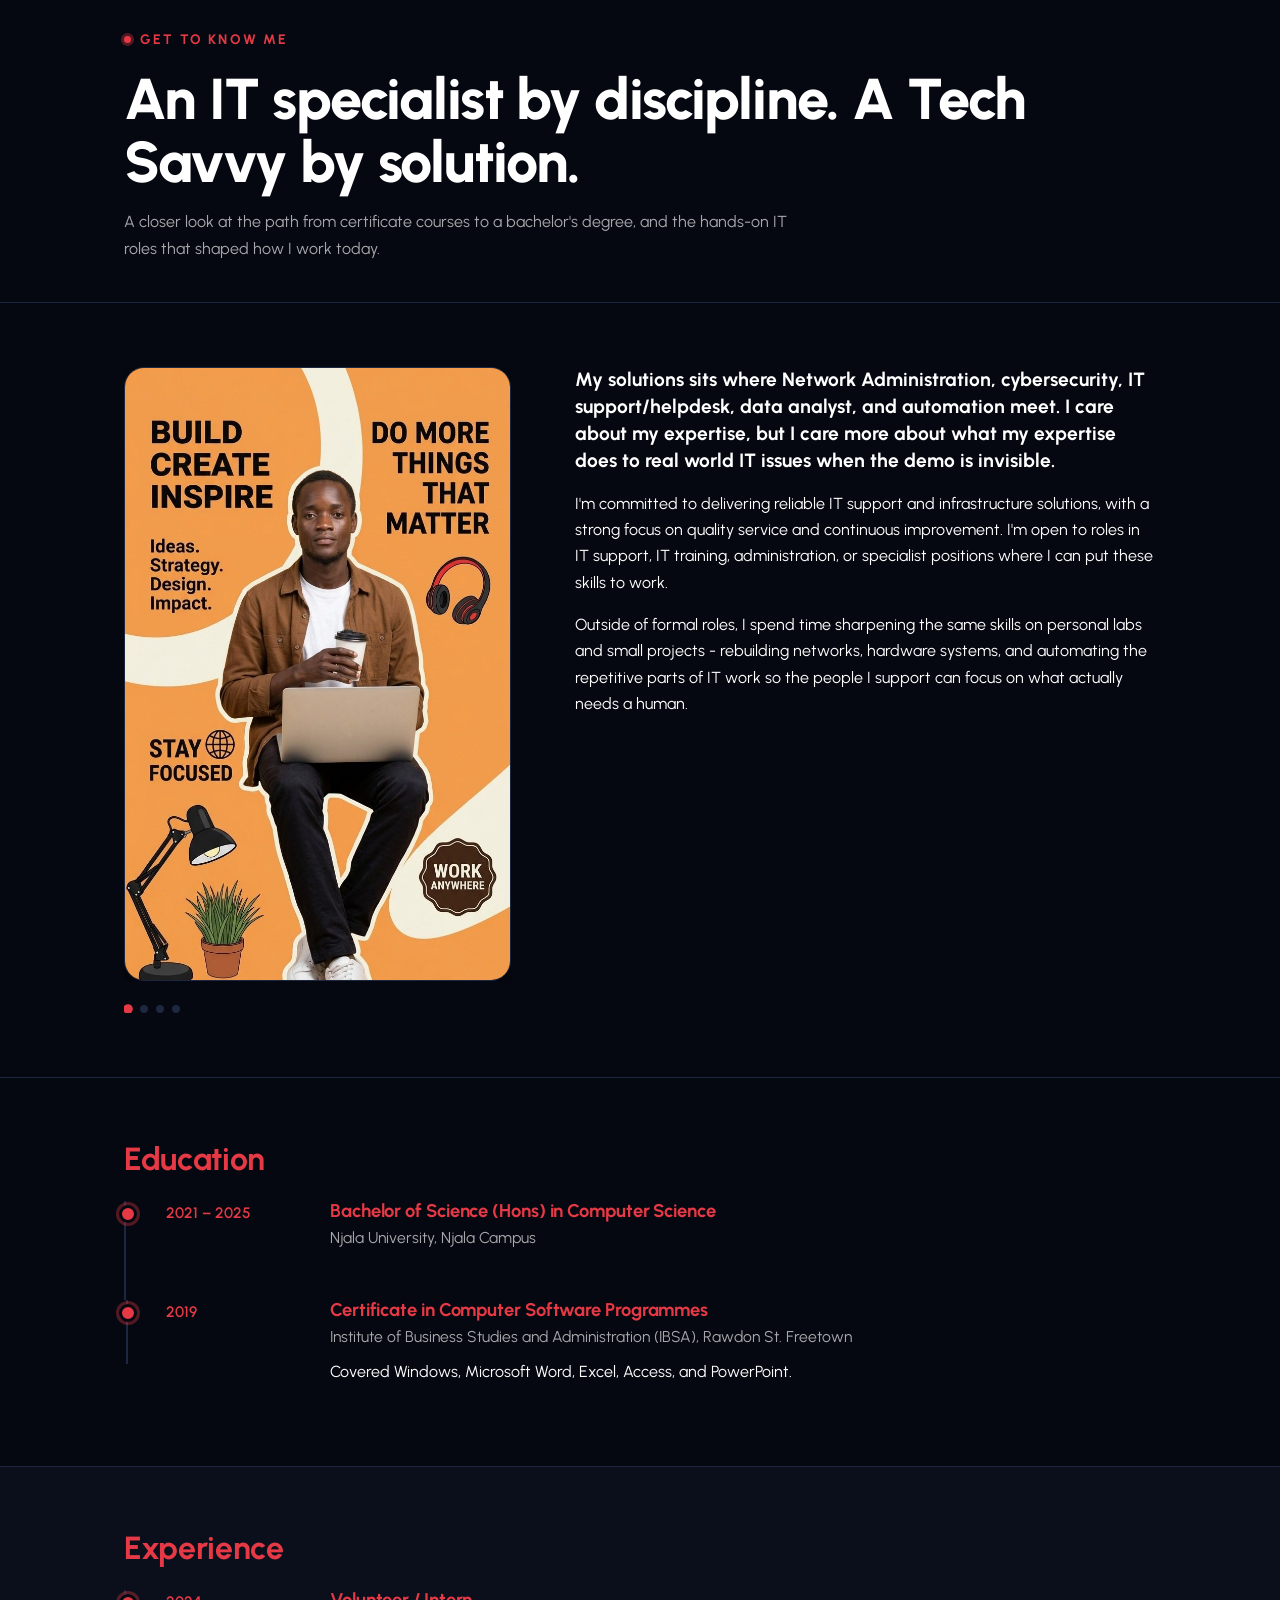
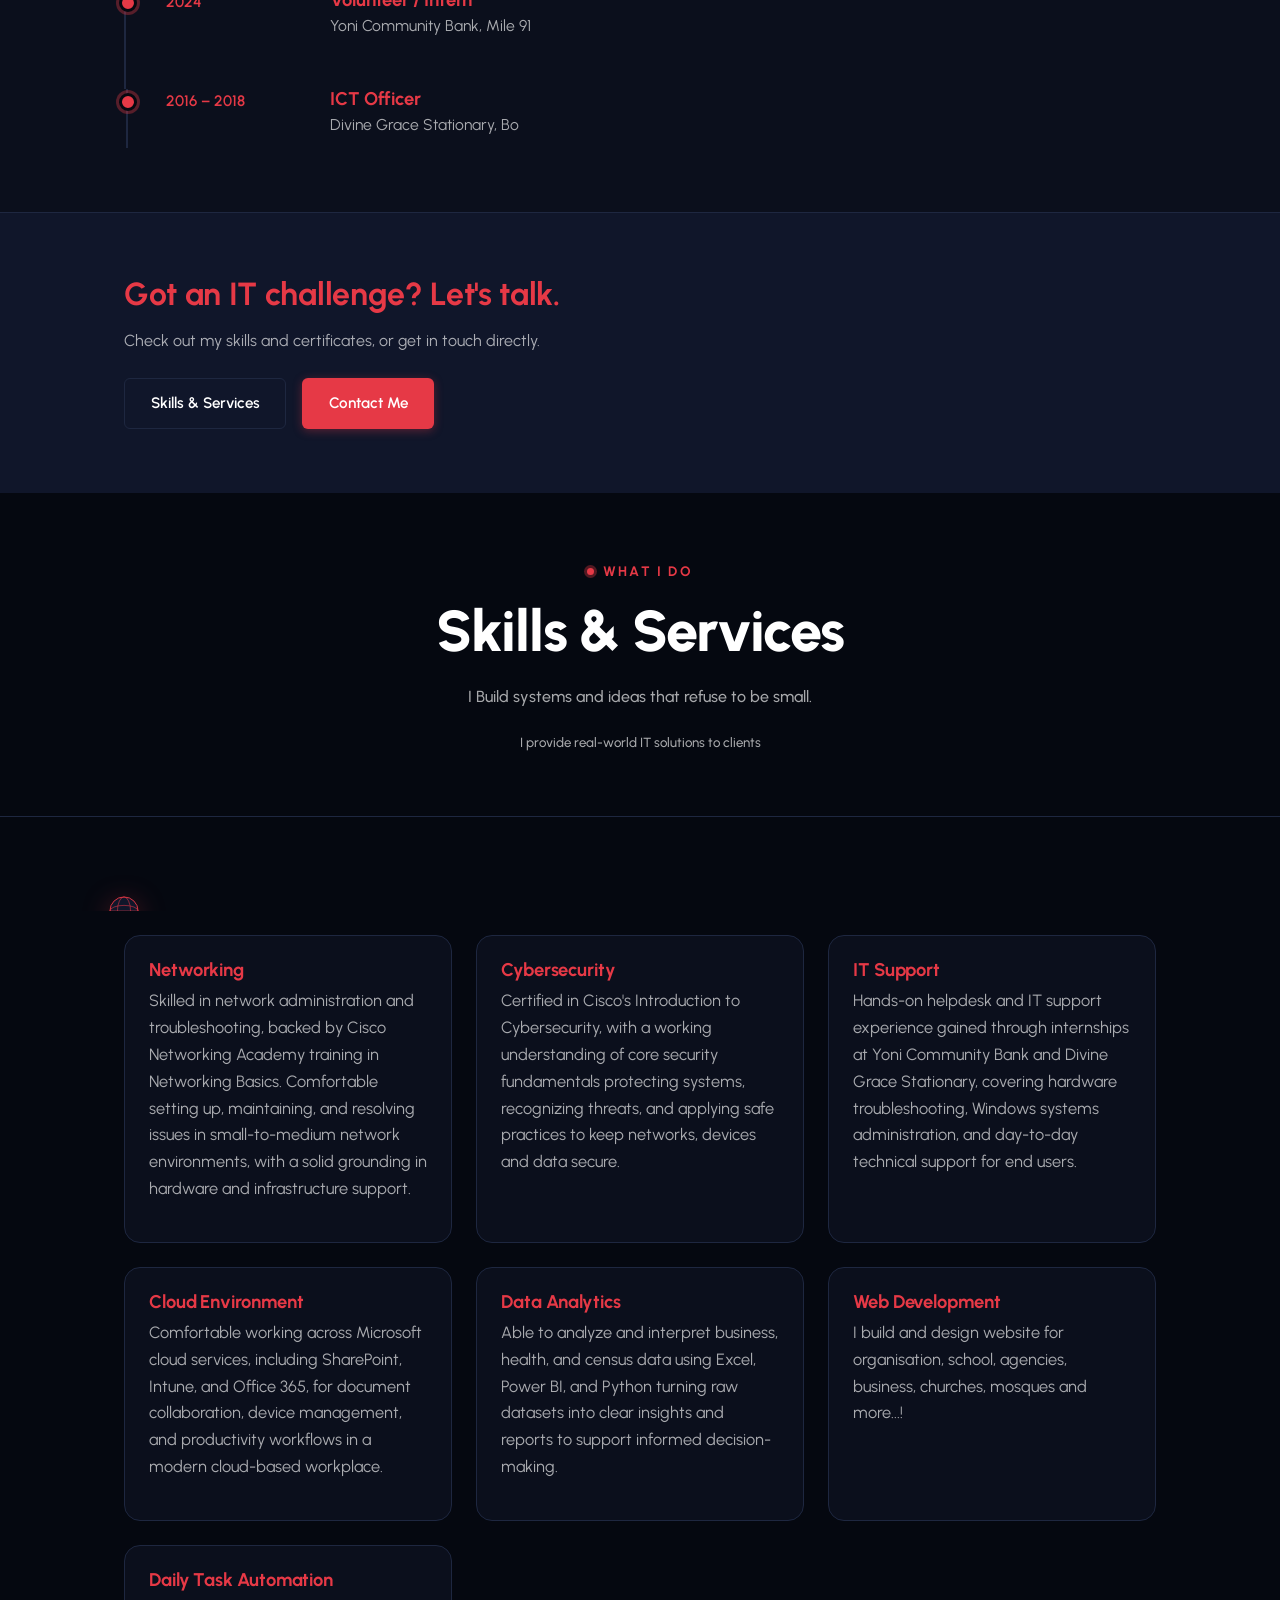
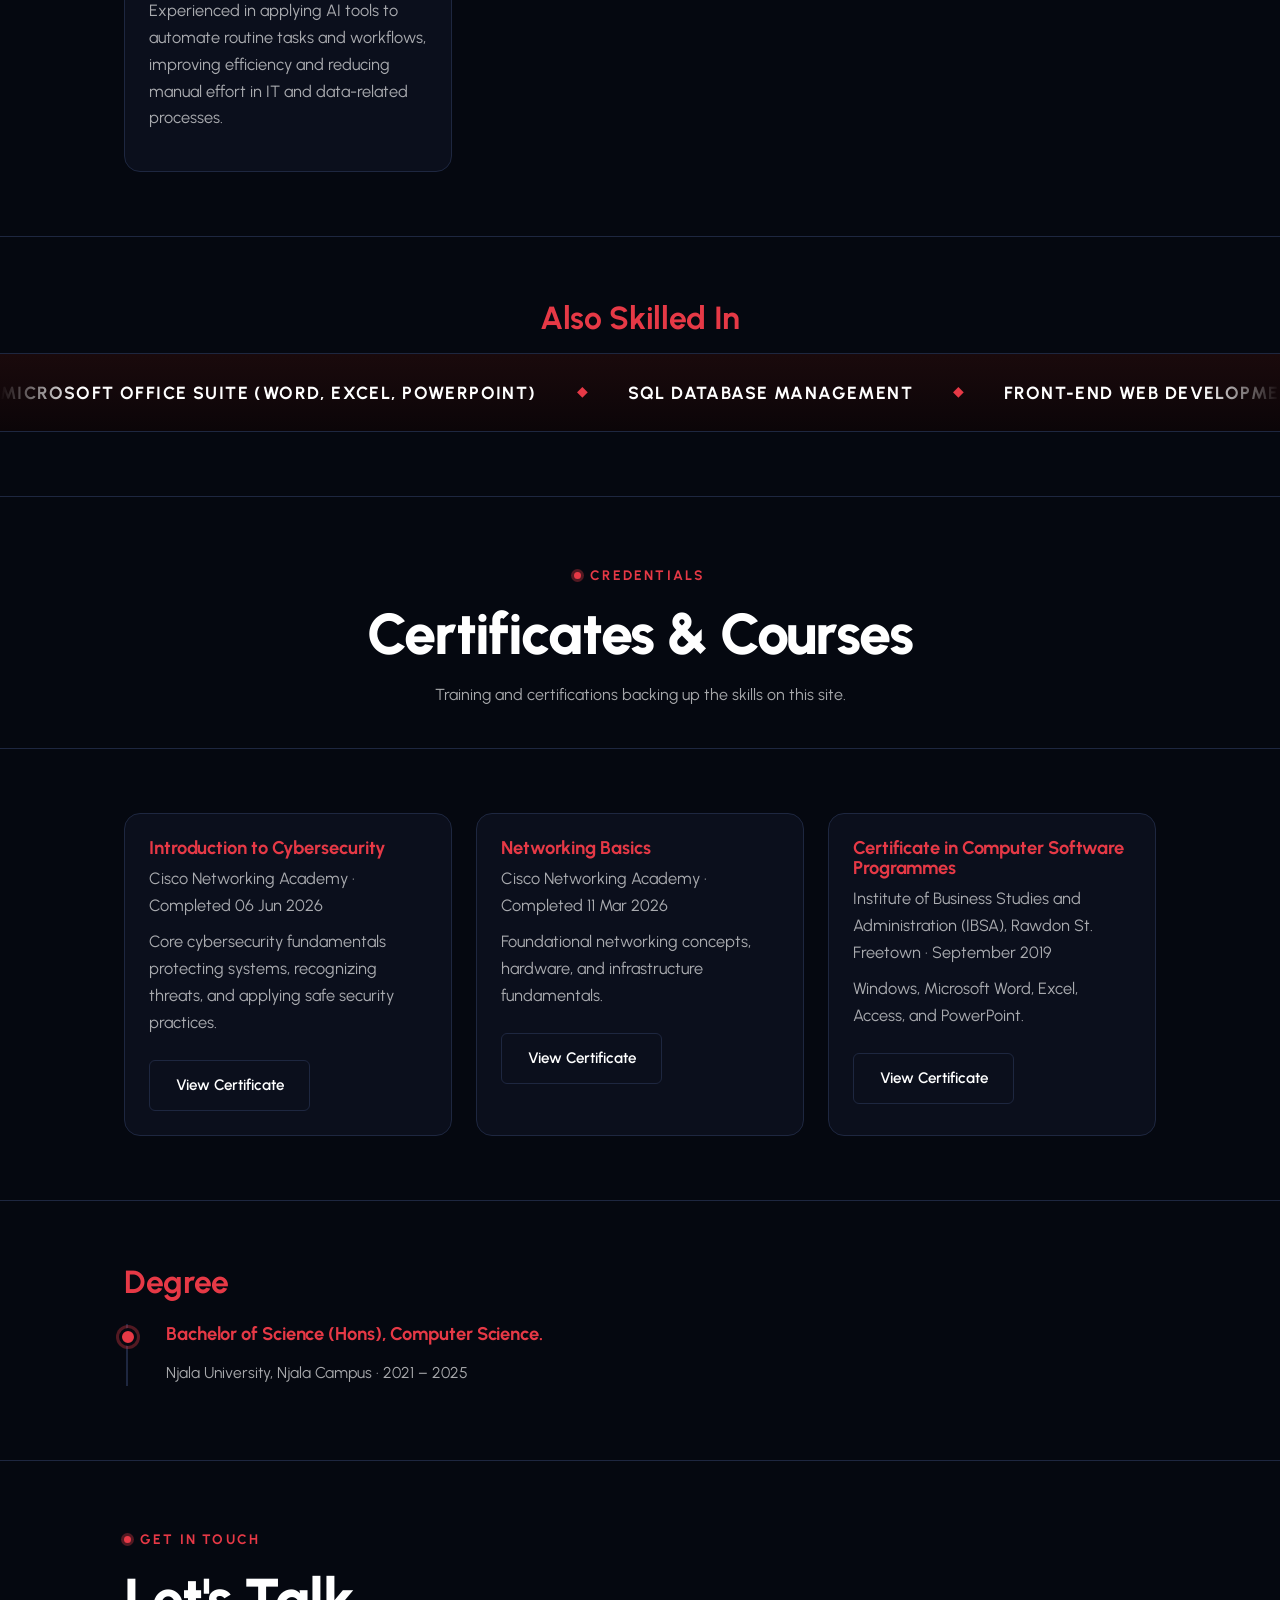
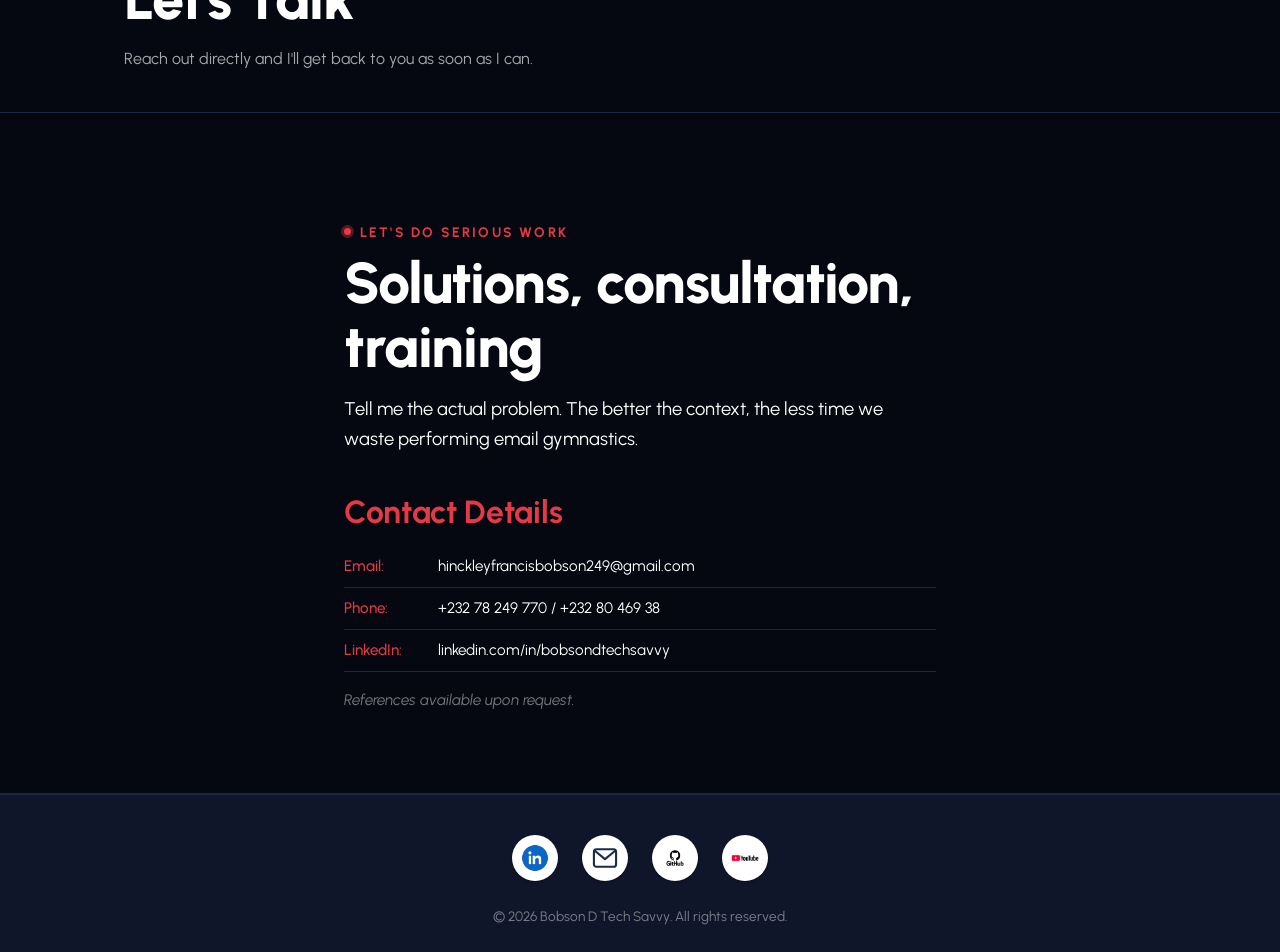
==== commit 20825872: "Nice" ====
--- a/index.html
+++ b/index.html
@@ -5,7 +5,7 @@
   <meta name="viewport" content="width=device-width, initial-scale=1.0">
   <title>Bobson D Tech Savvy</title>
   <link rel="icon" type="image/png" href="assets/images/Logo.png">
-  <link rel="stylesheet" href="assets/css/style.css?v=8">
+  <link rel="stylesheet" href="assets/css/style.css?v=9">
 </head>
 <body>
 
--- a/assets/css/style.css
+++ b/assets/css/style.css
@@ -1314,15 +1314,17 @@
 .site-footer {
   background: var(--bg-elevated);
   border-top: 1px solid var(--line);
-  padding: var(--space-3) 0;
-}
-
+  padding: var(--space-4) 0 var(--space-3);
+}
+
+/* Icons centered on top, copyright centered underneath */
 .footer-inner {
   display: flex;
-  justify-content: space-between;
+  flex-direction: column;
+  justify-content: center;
   align-items: center;
-  flex-wrap: wrap;
-  gap: var(--space-2);
+  text-align: center;
+  gap: var(--space-3);
 }
 
 .footer-inner p {
@@ -1332,8 +1334,12 @@
 }
 
 .footer-links {
+  order: -1;
   display: flex;
-  gap: var(--space-2);
+  justify-content: center;
+  align-items: center;
+  flex-wrap: wrap;
+  gap: var(--space-3);
 }
 
 .footer-links a {
@@ -1355,9 +1361,9 @@
   display: inline-flex;
   align-items: center;
   justify-content: center;
-  width: 30px;
-  height: 30px;
-  padding: 5px;
+  width: 46px;
+  height: 46px;
+  padding: 9px;
   background: #ffffff;
   border-radius: var(--radius-pill);
   line-height: 0;
@@ -1376,68 +1382,6 @@
 .footer-icon:hover {
   transform: translateY(-2px);
   box-shadow: var(--shadow-glow);
-}
-
-/* =========================================================
-   WhatsApp floating button
-   Fixed to the right edge and vertically centered in the
-   viewport (top: 50% + translateY(-50%)), so it stays in the
-   middle of the screen while scrolling.
-   ========================================================= */
-.whatsapp-float {
-    position: fixed;
-    right: 24px;
-    top: 50%;
-    bottom: auto;
-    transform: translateY(-50%);
-
-    width: 58px;
-    height: 58px;
-
-    display: flex;
-    align-items: center;
-    justify-content: center;
-
-    background: #25D366;
-    color: #fff;
-    border-radius: 50%;
-
-    text-decoration: none;
-    z-index: 9999;
-
-    box-shadow: 0 4px 14px rgba(0, 0, 0, 0.25);
-
-    transition: transform 0.2s ease, box-shadow 0.2s ease;
-}
-
-.whatsapp-float svg {
-    width: 30px;
-    height: 30px;
-}
-
-/* Keep the vertical centering while scaling on hover */
-.whatsapp-float:hover {
-    transform: translateY(-50%) scale(1.08);
-    box-shadow: 0 6px 18px rgba(0, 0, 0, 0.30);
-}
-
-/* =========================
-   MOBILE
-   ========================= */
-@media (max-width: 768px) {
-    .whatsapp-float {
-        width: 52px;
-        height: 52px;
-
-        right: 16px;
-        top: 50%;
-        bottom: auto;
-    }
-
-    .whatsapp-float svg {
-        width: 27px;
-        height: 27px;
-    }
 }
 
 /* =========================================================
@@ -1536,19 +1480,6 @@
   .marquee-track .marquee-item {
     font-size: 0.95rem;
   }
-
-  .whatsapp-float {
-    width: 52px;
-    height: 52px;
-    right: 16px;
-    top: 50%;
-    bottom: auto;
-  }
-
-  .whatsapp-float svg {
-    width: 27px;
-    height: 27px;
-  }
 }
 
 @media (prefers-reduced-motion: reduce) {
@@ -1558,89 +1489,10 @@
 }
 
 /* =========================================================
-   WhatsApp button — FINAL OVERRIDE
-   Desktop: pill-shaped "Chat on WhatsApp" button, fixed in the
-   bottom-right corner. Mobile (<=768px): round icon-only button,
-   fixed in the bottom-right corner. No HTML change needed; the
-   label text is added with ::after and hidden on mobile.
-   ========================================================= */
-a.whatsapp-float,
-.whatsapp-float {
-  position: fixed !important;
-  left: auto !important;
-  top: auto !important;
-  right: 24px !important;
-  bottom: 24px !important;
-  transform: none !important;
-  z-index: 2147483000 !important;
-
-  display: flex !important;
-  align-items: center !important;
-  justify-content: center !important;
-  gap: 10px !important;
-
-  width: auto !important;
-  height: 54px !important;
-  padding: 0 22px 0 18px !important;
-  border-radius: 999px !important;
-
-  background: #25D366 !important;
-  color: #fff !important;
-  font-family: var(--font-body);
-  font-size: 1.05rem;
-  font-weight: 600;
-  line-height: 1;
-  white-space: nowrap;
-  box-shadow: 0 6px 18px rgba(0, 0, 0, 0.35) !important;
-}
-
-a.whatsapp-float svg,
-.whatsapp-float svg {
-  width: 30px !important;
-  height: 30px !important;
-  flex-shrink: 0;
-}
-
-a.whatsapp-float::after,
-.whatsapp-float::after {
-  content: "Chat on WhatsApp";
-}
-
-a.whatsapp-float:hover,
-.whatsapp-float:hover {
-  transform: translateY(-2px) !important;
-  box-shadow: 0 10px 24px rgba(0, 0, 0, 0.4) !important;
-}
-
-@media (max-width: 768px) {
-  a.whatsapp-float,
-  .whatsapp-float {
-    width: 56px !important;
-    height: 56px !important;
-    padding: 0 !important;
-    gap: 0 !important;
-    right: 16px !important;
-    bottom: calc(24px + env(safe-area-inset-bottom)) !important;
-    border-radius: 50% !important;
-  }
-
-  a.whatsapp-float::after,
-  .whatsapp-float::after {
-    content: none;
-    display: none;
-  }
-
-  a.whatsapp-float:hover,
-  .whatsapp-float:hover {
-    transform: scale(1.05) !important;
-  }
-}
-
-/* =========================================================
    Horizontal overflow fix (mobile)
    Off-screen slides (translateX(60px)) and other wide items
    were making the page wider than the phone screen, which
-   pushed the fixed WhatsApp button partly off the right edge.
+   pushed fixed-position elements partly off the right edge.
    Clipping the overflow keeps the layout exactly screen-wide.
    ========================================================= */
 html,
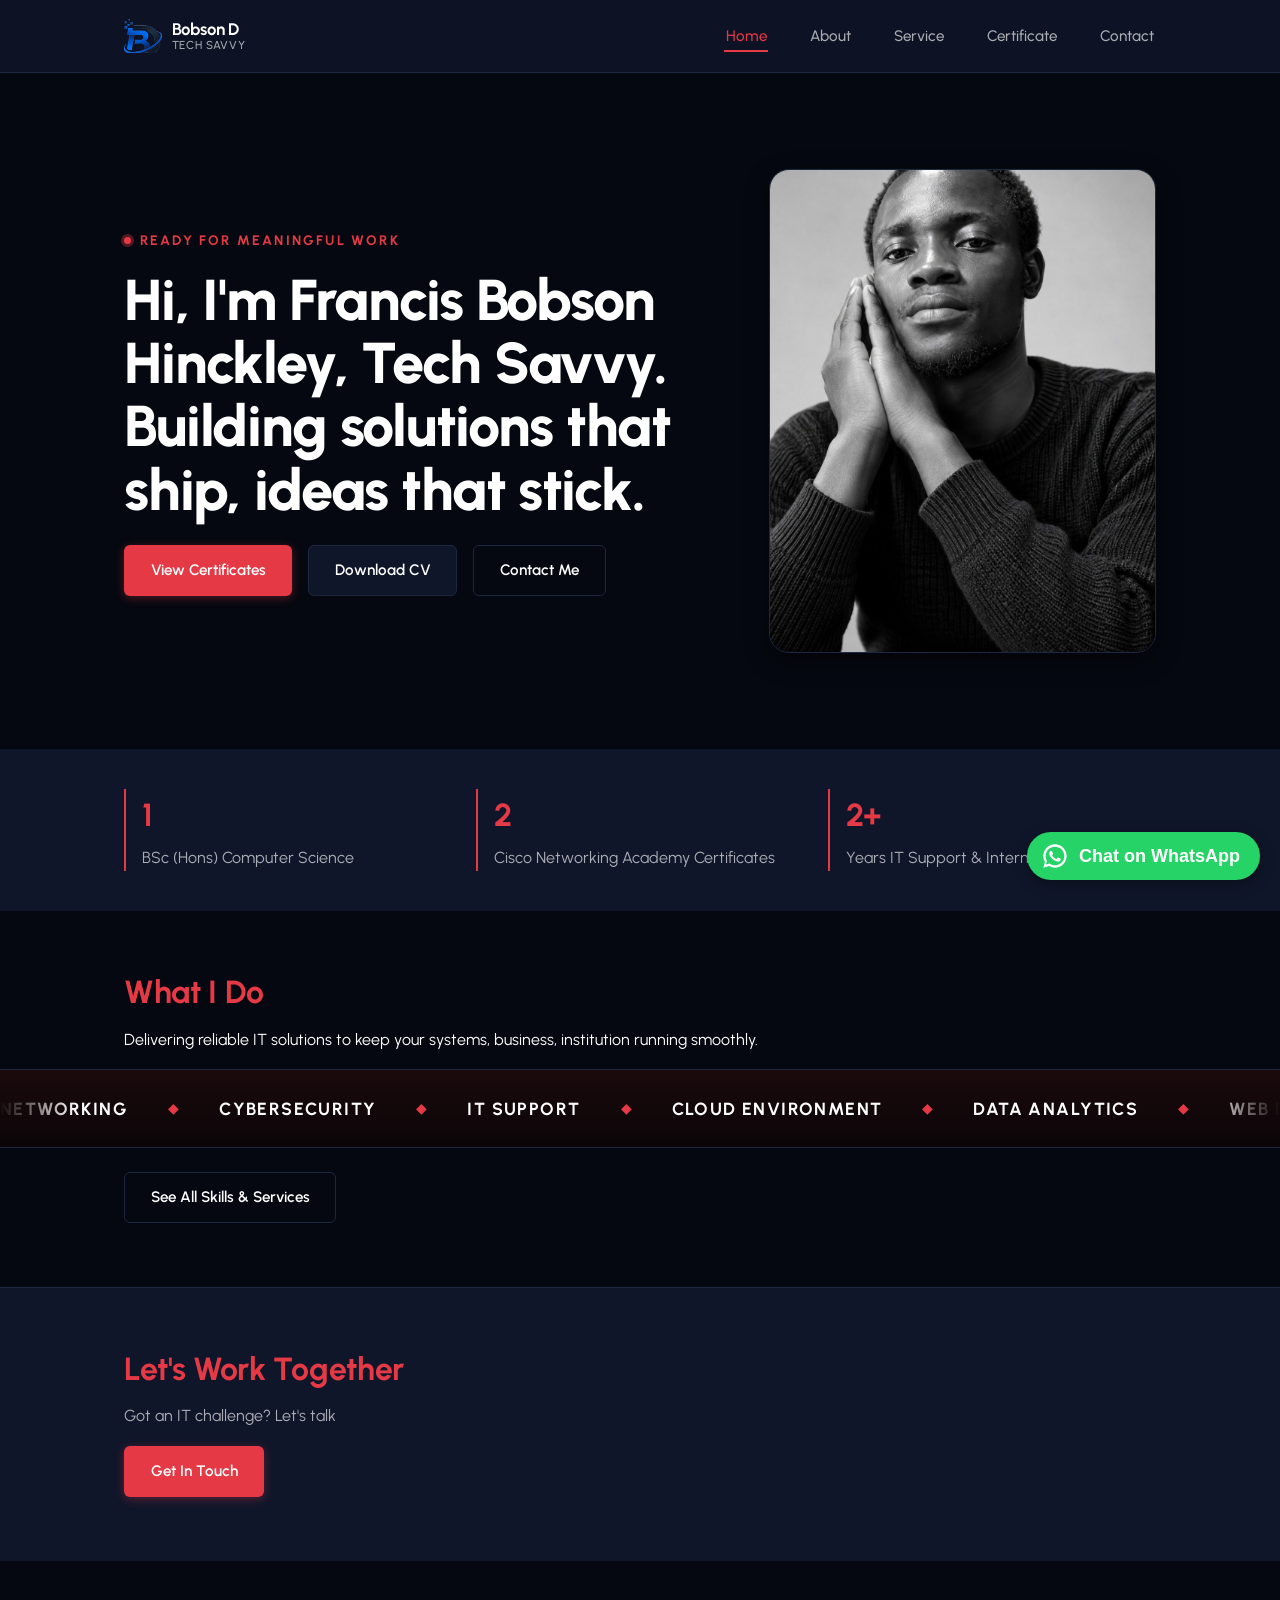
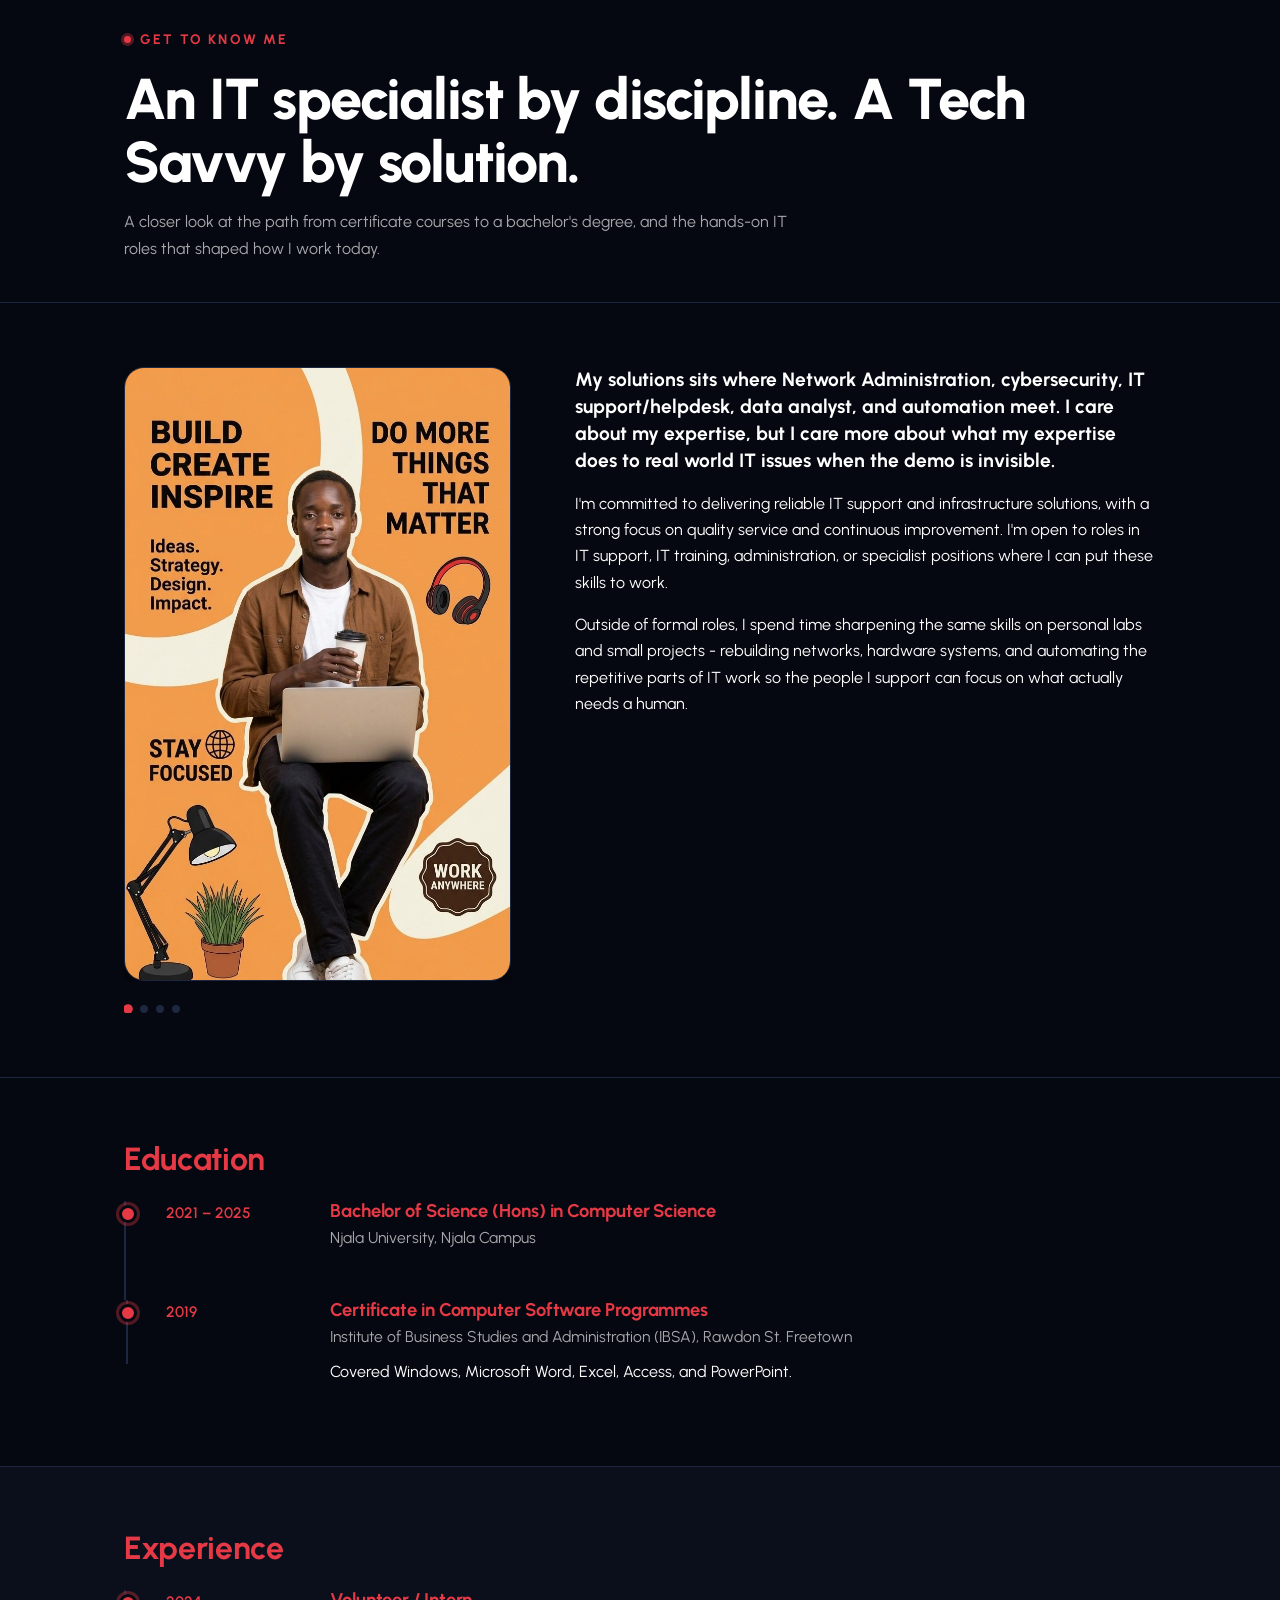
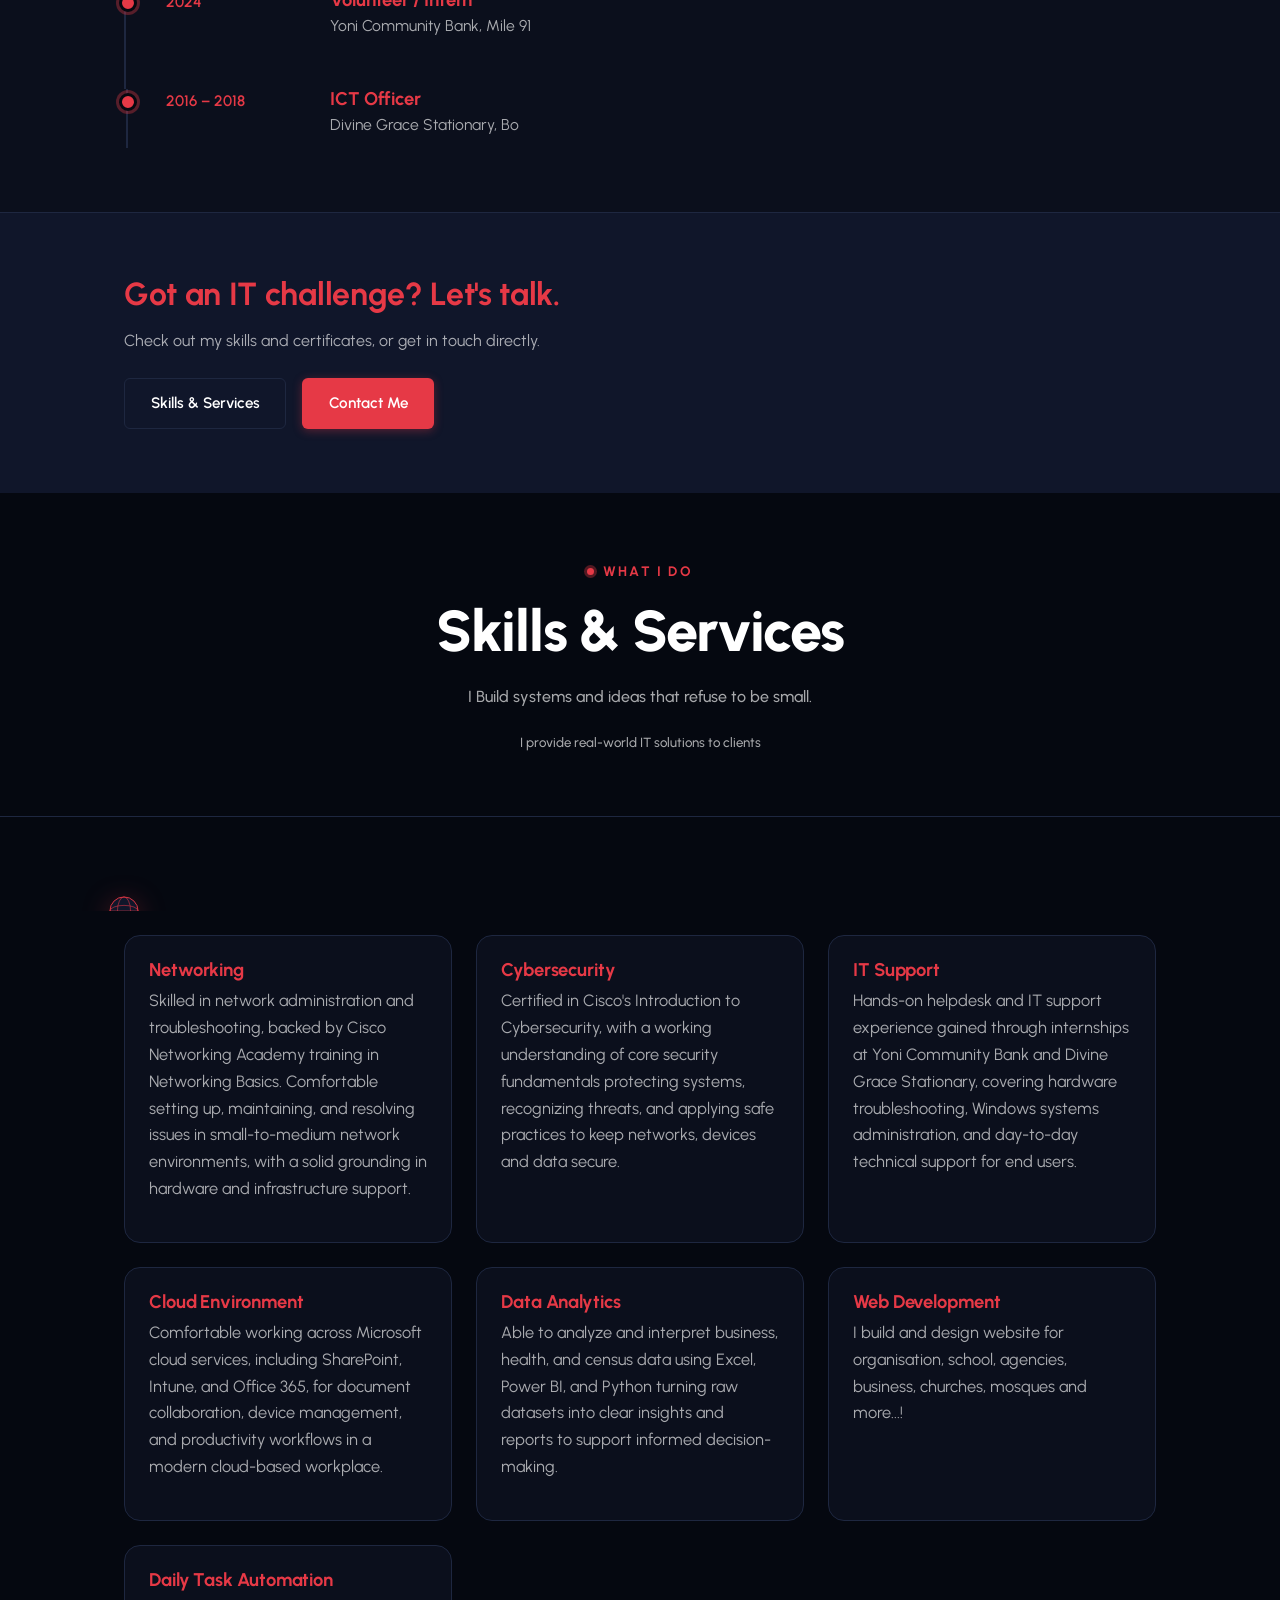
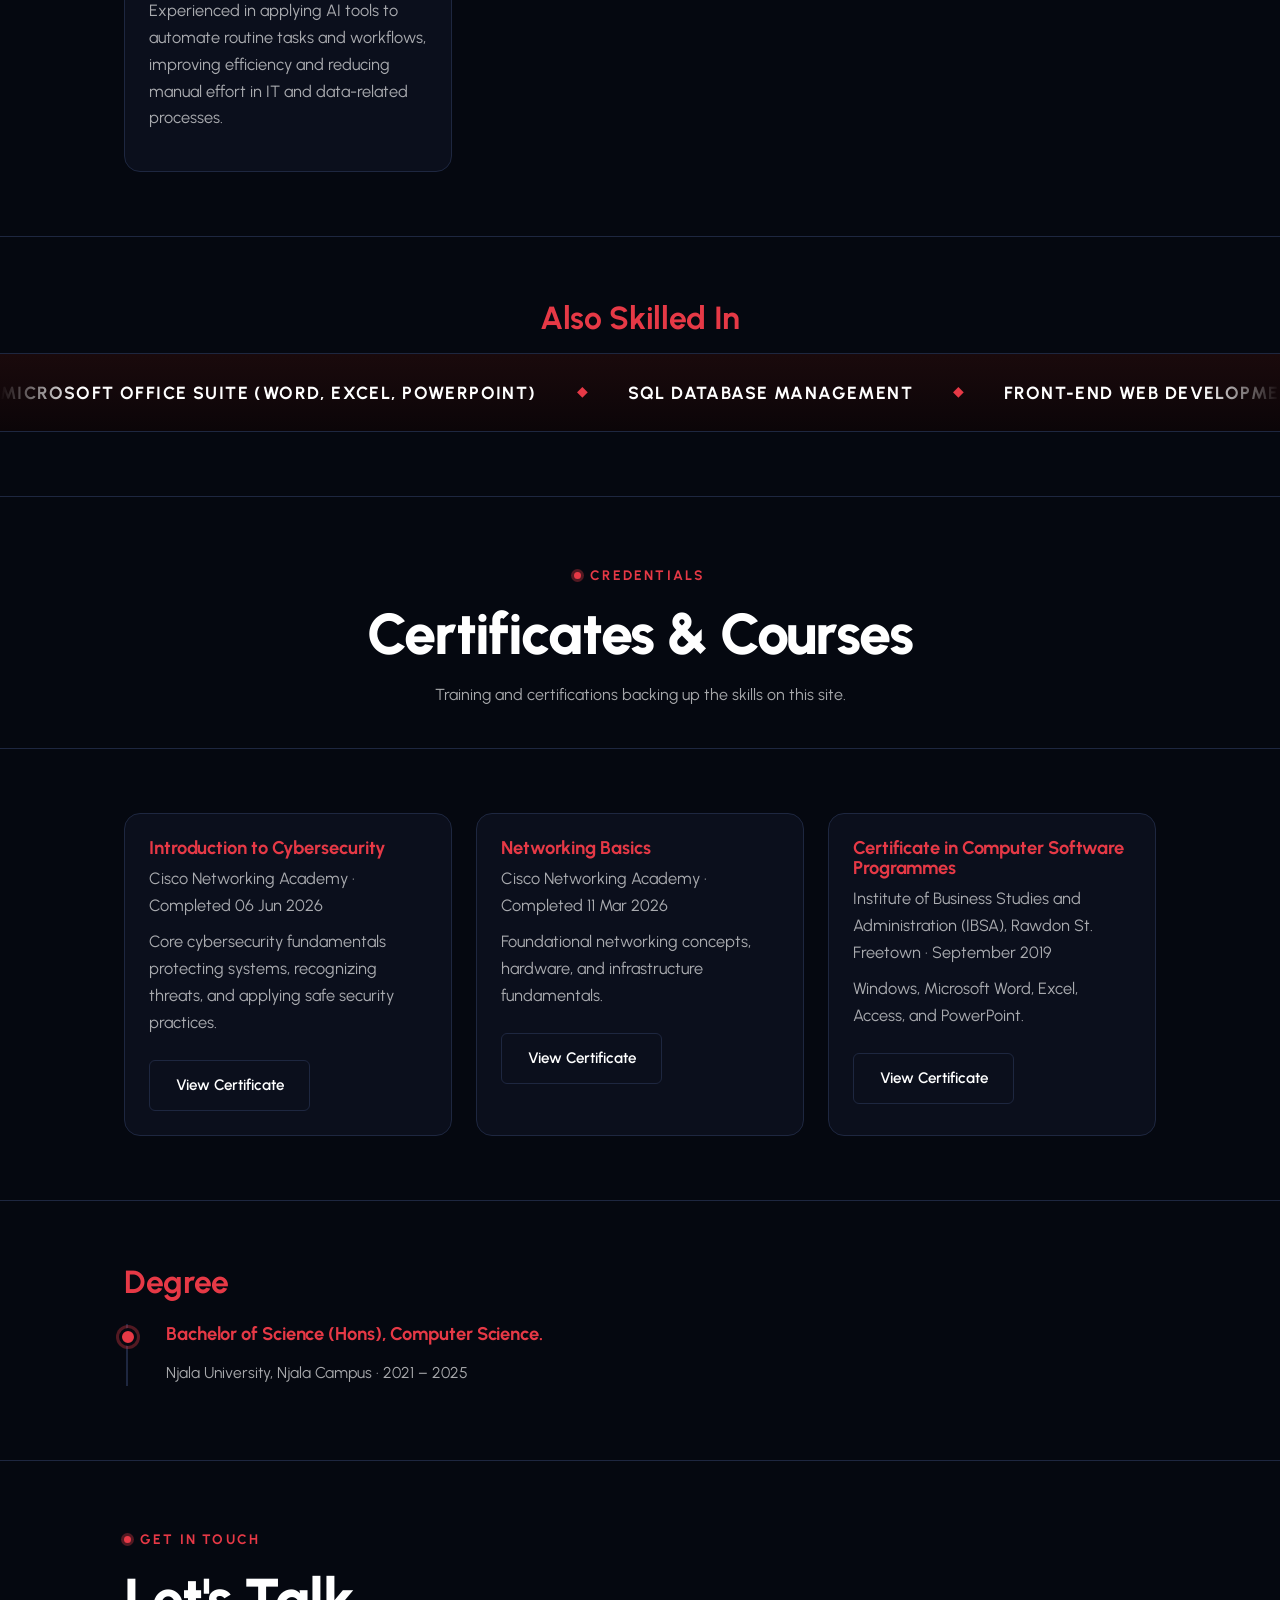
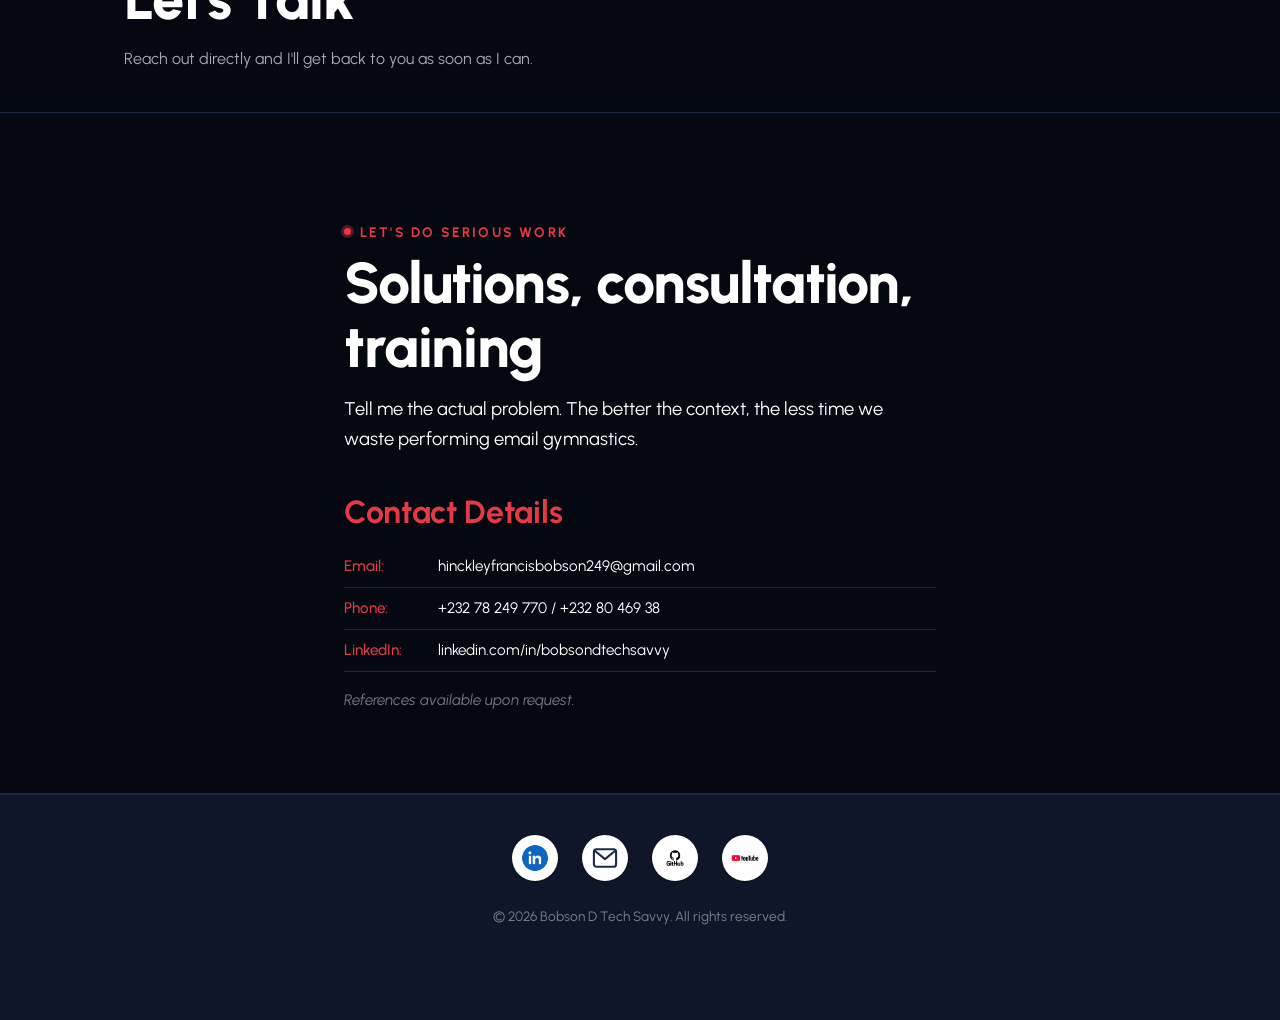
==== commit 337575ef: "Good Work" ====
--- a/index.html
+++ b/index.html
@@ -5,7 +5,7 @@
   <meta name="viewport" content="width=device-width, initial-scale=1.0">
   <title>Bobson D Tech Savvy</title>
   <link rel="icon" type="image/png" href="assets/images/Logo.png">
-  <link rel="stylesheet" href="assets/css/style.css?v=9">
+  <link rel="stylesheet" href="assets/css/style.css?v=10">
 </head>
 <body>
 
@@ -556,6 +556,29 @@
   <style>
     html, body { max-width: 100%; overflow-x: clip; }
 
+    /* Footer: icons centered and larger, with extra bottom room so the
+       floating WhatsApp button never sits on top of them */
+    .site-footer { padding: 40px 0 92px; }
+    .site-footer .footer-inner {
+      display: flex;
+      flex-direction: column;
+      justify-content: center;
+      align-items: center;
+      text-align: center;
+      gap: 24px;
+    }
+    .site-footer .footer-links {
+      order: -1;
+      display: flex;
+      justify-content: center;
+      align-items: center;
+      flex-wrap: wrap;
+      gap: 24px;
+      margin: 0 auto;
+      padding: 0;
+    }
+    .site-footer .footer-icon { width: 46px; height: 46px; padding: 9px; }
+
     /* Desktop: pill with icon + "Chat on WhatsApp", bottom-right */
     .wa-fab {
       position: fixed;
